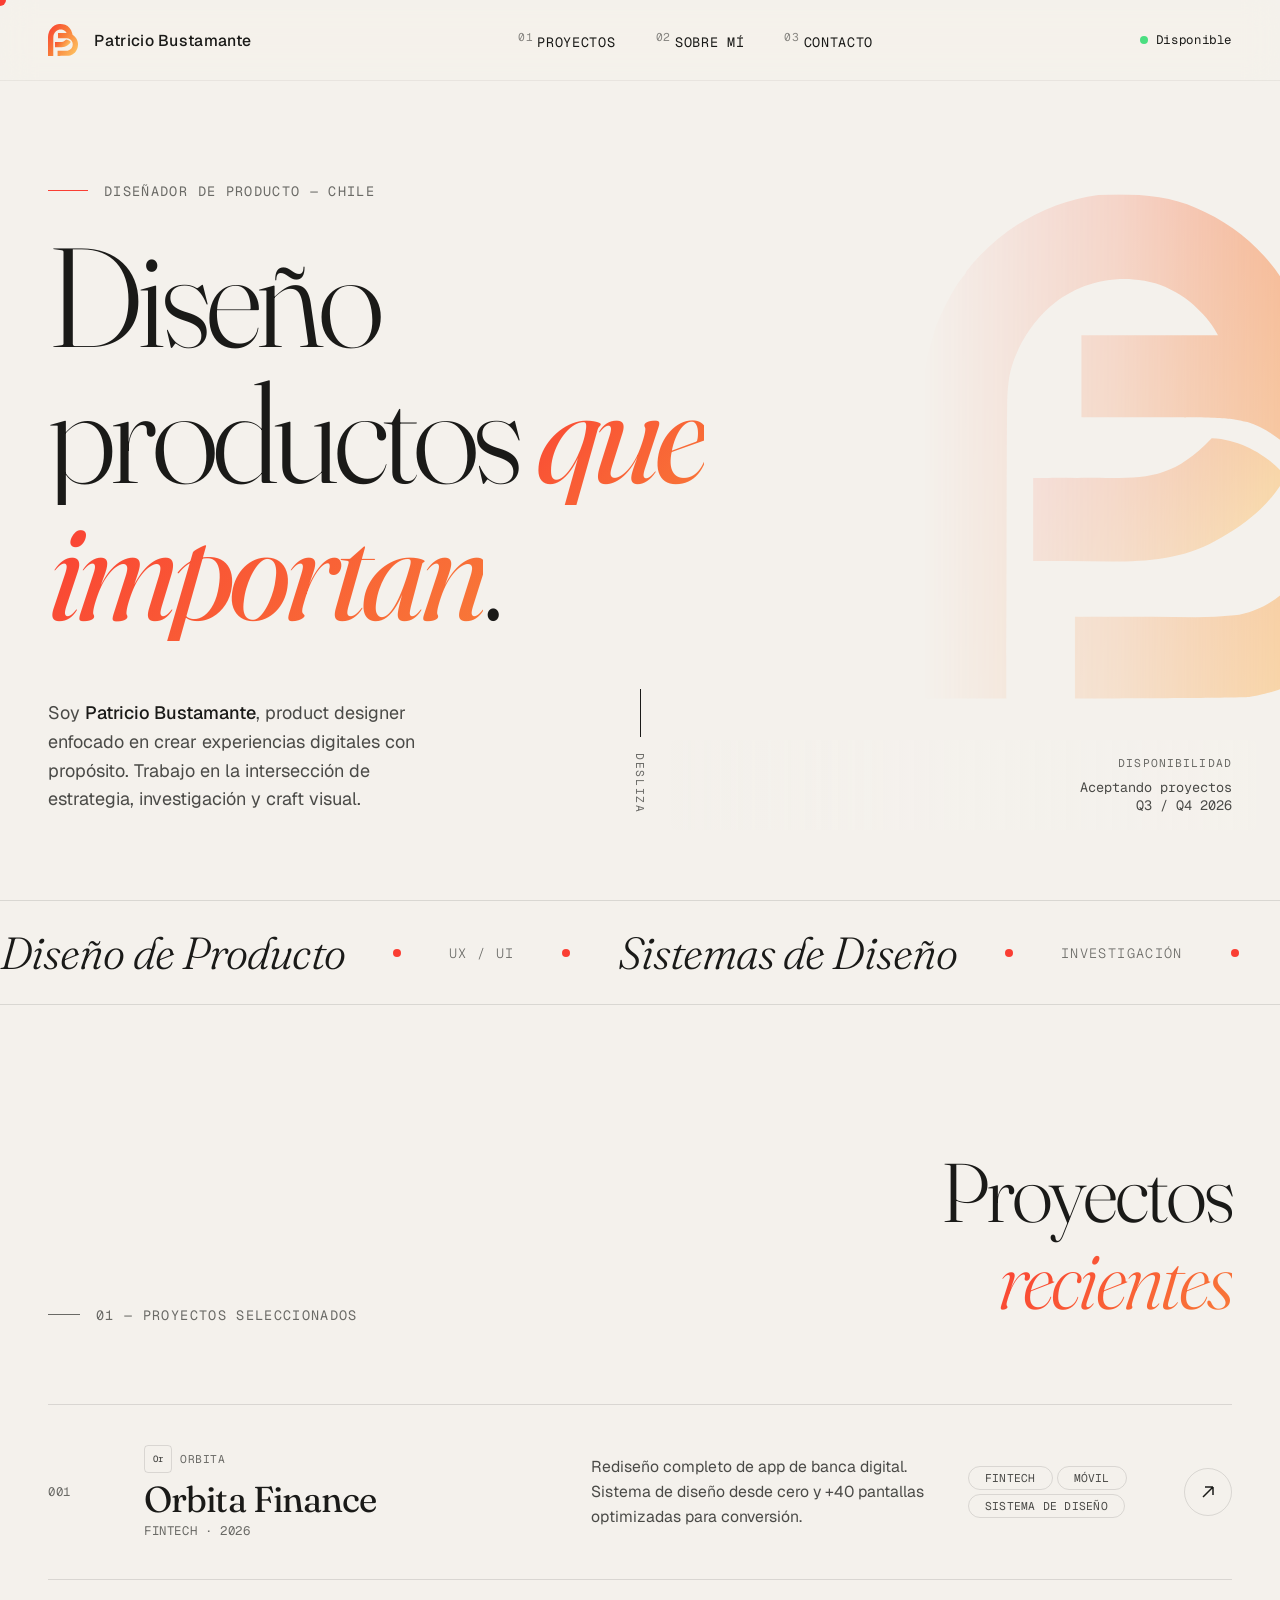
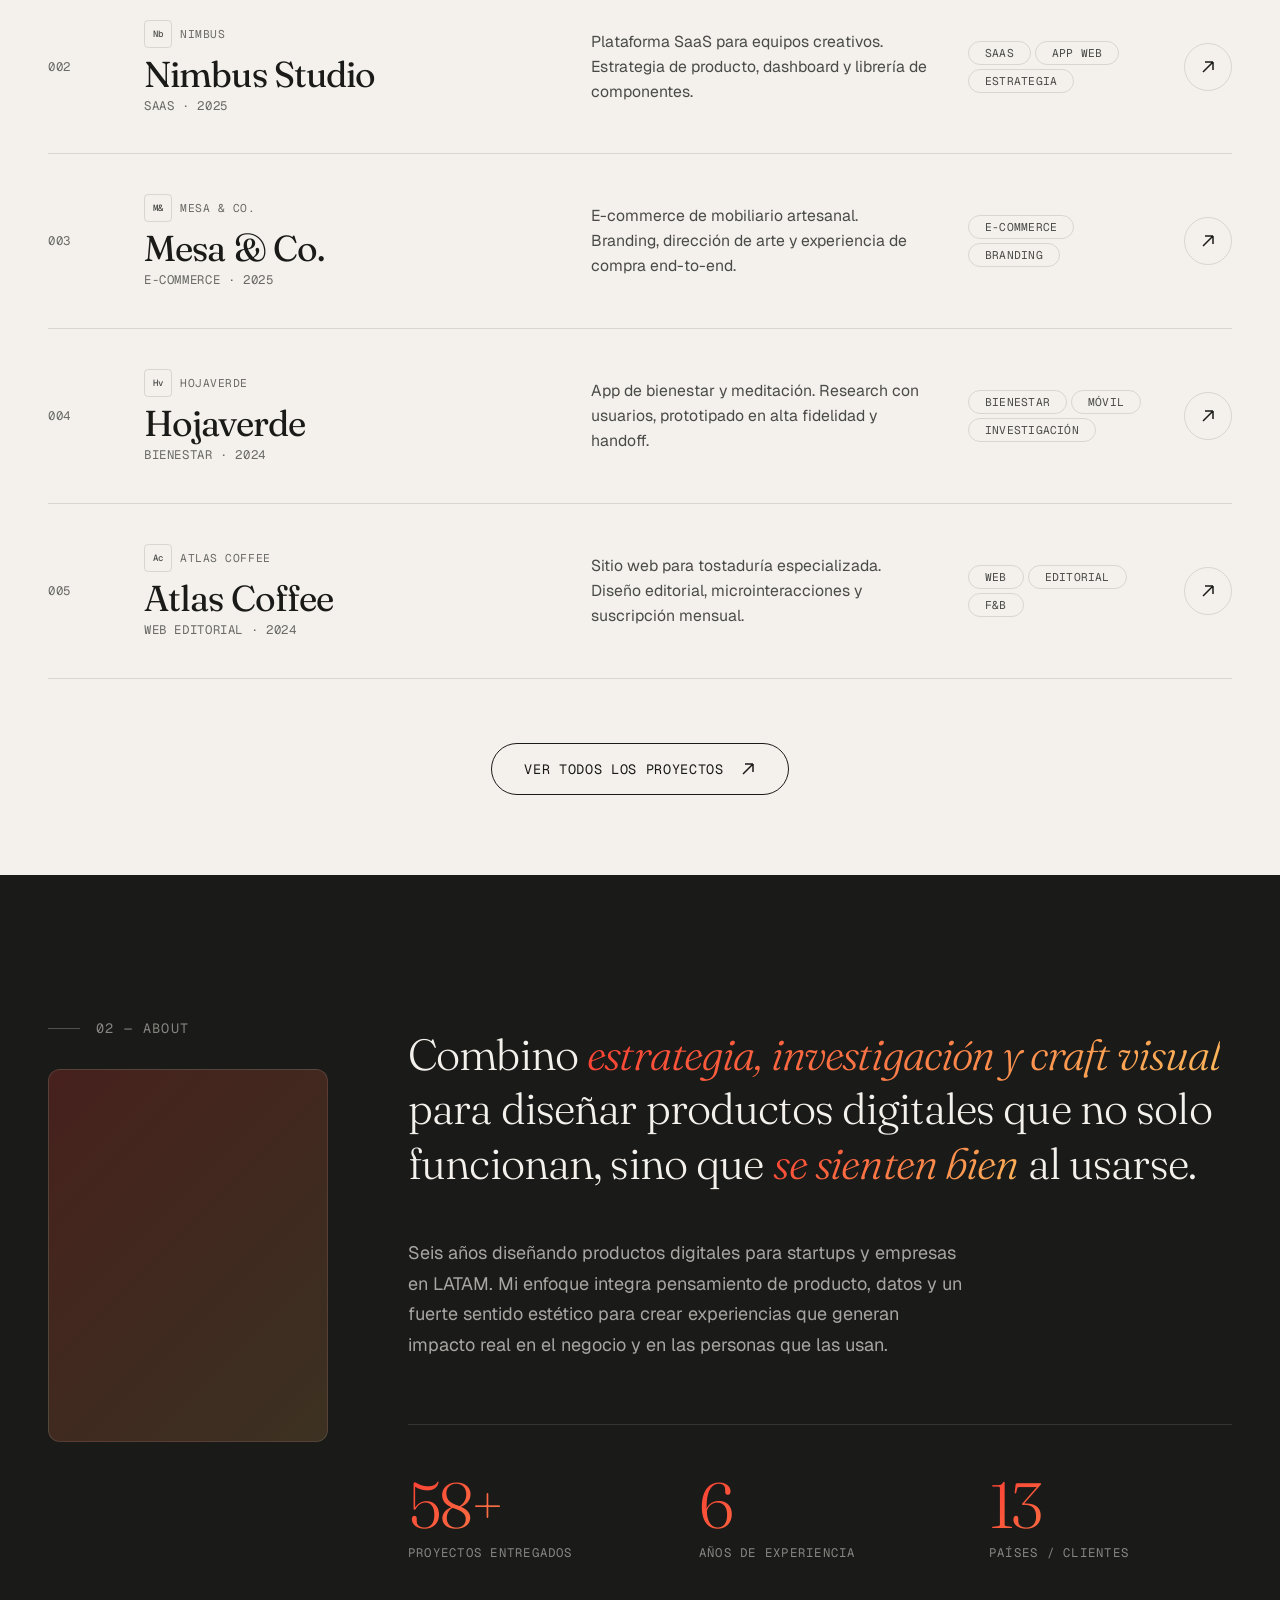
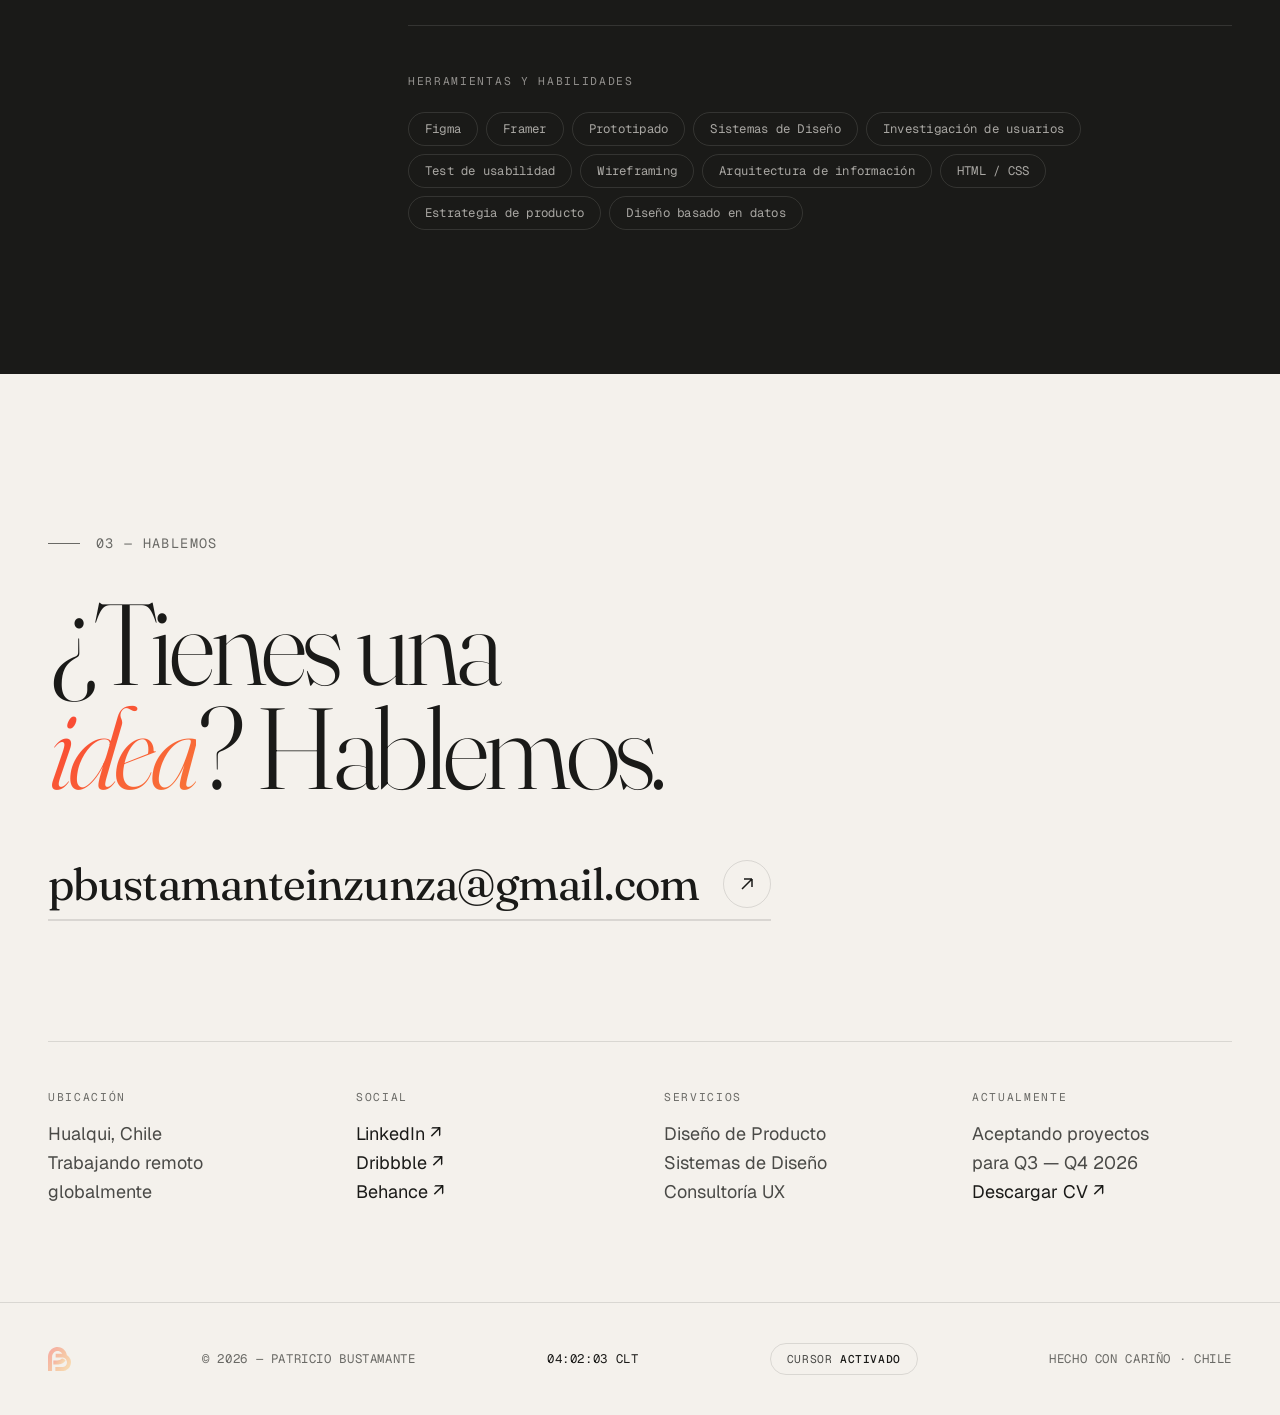
==== index.html @ e0076107 "desabilitar zoom" ====
<!DOCTYPE html>
<html lang="es">
<head>
<meta charset="UTF-8">
<meta name="viewport" content="width=device-width, initial-scale=1.0, maximum-scale=1.0, user-scalable=no">
<link rel="icon" type="image/svg+xml" href="assets/isotipo-personal.svg">
<title>Patricio Bustamante — Diseñador de Producto</title>
<meta name="description" content="Diseñador de Producto enfocado en crear experiencias digitales con propósito. UX/UI, sistemas de diseño y estrategia de producto.">
<meta name="keywords" content="Diseñador de Producto, UX, UI, Sistemas de Diseño, Portafolio, Chile">
<meta name="author" content="Patricio Bustamante">

<!-- Open Graph -->
<meta property="og:title" content="Patricio Bustamante — Diseñador de Producto">
<meta property="og:description" content="Diseñador de Producto enfocado en crear experiencias digitales con propósito.">
<meta property="og:type" content="website">

<!-- Fonts -->
<link rel="preconnect" href="https://fonts.googleapis.com">
<link rel="preconnect" href="https://fonts.gstatic.com" crossorigin>
<link href="https://fonts.googleapis.com/css2?family=Fraunces:ital,opsz,wght@0,9..144,300;0,9..144,400;0,9..144,500;0,9..144,600;1,9..144,300;1,9..144,400&family=Geist+Mono:wght@300;400;500&family=Geist:wght@300;400;500;600&display=swap" rel="stylesheet" media="print" onload="this.media='all'">
<noscript><link href="https://fonts.googleapis.com/css2?family=Fraunces:ital,opsz,wght@0,9..144,300;0,9..144,400;0,9..144,500;0,9..144,600;1,9..144,300;1,9..144,400&family=Geist+Mono:wght@300;400;500&family=Geist:wght@300;400;500;600&display=swap" rel="stylesheet"></noscript>

<!-- Design System · Atomic Design:
     tokens → base → atoms → molecules → organisms → layout -->
<link rel="stylesheet" href="design-system/css/tokens.css">
<link rel="stylesheet" href="design-system/css/base.css">
<link rel="stylesheet" href="design-system/css/atoms.css">
<link rel="stylesheet" href="design-system/css/molecules.css">
<link rel="stylesheet" href="design-system/css/organisms.css">
<link rel="stylesheet" href="design-system/css/layout.css">
<link rel="preload" href="assets/isotipo-personal.svg" as="image" type="image/svg+xml">
<script src="js/bundle.js" defer></script>
</head>
<body>

<a class="skip-link" href="#main-content">Saltar al contenido principal</a>

<!-- Cursor -->
<div class="cursor-dot" id="cursor" aria-hidden="true"></div>

<!-- Loader -->
<div class="loader" id="loader" role="status" aria-live="polite" aria-label="Cargando sitio">
  <svg class="loader-logo" viewBox="0 0 600 600" fill="none" xmlns="http://www.w3.org/2000/svg">
    <path d="M509.62 532.77C545.17 513.5 577 489.71 596.05 454C596.05 449.33 557.95 407.92 505.35 406.04C453.8 459.94 420.22 455.14 350.45 454.94C335.2 455.42 319.59 454.56 304.26 454.98H285.13V557.62H322.3V557.55C385.22 557.21 452.64 564.87 509.63 532.77H509.62Z" fill="url(#loaderGrad1)" transform="translate(-148, -105)"/>
    <path d="M731.15 449.71C720.14 406.95 696.2 368.47 662.77 339.1C655.78 331.94 647 324.92 636.87 318.66C636.77 318.54 636.6 318.44 636.4 318.37C635.21 317.64 634.01 316.92 632.79 316.22C632.08 315.81 631.38 315.42 630.67 315.03C630.37 312.82 630.04 310.59 629.65 308.34C627.92 298.16 625.49 288.55 622.58 279.78C604.36 207.09 553.34 150.17 485.5 121.68C451.18 105.88 404.39 103.27 365.5 105.88C301 114.37 242.34 149.27 202.8 199.98C201.63 200.38 202.32 202.94 201.2 203.38C187.64 218.1 165.87 260.63 162 279.68C157.17 294.04 153.78 306.01 151.5 323.68C148.1 349.98 148.1 351.68 148 538.38C148 605.66 148 648.3 148.1 675.39V727.1H251.97V675.39C252.13 647.56 252.2 603.53 252.31 533.78C252.36 498.66 252.43 463.53 252.59 428.41C252.68 407.51 252.78 386.61 253.05 365.7C253.3 345.87 254.51 327.22 261.69 308.57C271.24 283.74 285.71 261.87 305.63 244.26C333.76 219.39 371.2 207.43 408.55 210.13C417.74 210.79 426.98 212.21 435.81 214.88C452.72 220.53 469.18 228.96 482.44 241C493.53 251.07 504.75 263.03 511.72 276.42C512.06 277.08 513 278.34 513 279.08H344.63V285.26H344.7V380.06C344.7 380.06 385.41 380.06 385.41 380.04C397.63 380.11 413.5 380.15 433.99 380.18C526.69 380.18 527.93 381.56 549.49 386.18C575.52 394.35 601.71 413.72 617.49 439.68C643.08 481.79 640.94 538.94 611.03 578.33C593.09 601.97 563.52 621.24 533.28 624.58C499.82 628.27 465.26 626.21 431.69 626.18H338.29C338.29 626.18 338.23 626.19 338.2 626.21H336.61V727.09C336.61 727.09 364.79 727.09 364.79 727.07C420.14 727.23 546.53 726.24 551.49 725.37C573.48 721.34 579.48 719.1 596.79 713.17C695.31 679.42 750.81 570.33 735.43 470.56C734.34 463.51 732.91 456.55 731.15 449.7V449.71Z" fill="url(#loaderGrad2)" transform="translate(-148, -105)"/>
    <defs>
      <linearGradient id="loaderGrad1" x1="282.83" y1="391.83" x2="516.81" y2="555.62" gradientUnits="userSpaceOnUse">
        <stop stop-color="#FA3E33"/><stop offset="0.5" stop-color="#F87A38"/><stop offset="1" stop-color="#FDB85B"/>
      </linearGradient>
      <linearGradient id="loaderGrad2" x1="56.26" y1="238.64" x2="656.68" y2="658.93" gradientUnits="userSpaceOnUse">
        <stop stop-color="#FA3E33"/><stop offset="0.5" stop-color="#F87A38"/><stop offset="1" stop-color="#FDB85B"/>
      </linearGradient>
    </defs>
  </svg>
  <div class="loader-bar-track">
    <div class="loader-bar" id="loaderBar"></div>
  </div>
</div>

<!-- Navigation -->
<site-header></site-header>

<main id="main-content">

<!-- Hero -->
<section class="hero" aria-labelledby="hero-title">
  <div class="hero-eyebrow">Diseñador de Producto — Chile</div>

  <h1 class="hero-title" id="hero-title">
    <span class="line" aria-hidden="true"><span class="line-inner">Diseño</span></span>
    <span class="line" aria-hidden="true"><span class="line-inner">productos <em>que</em></span></span>
    <span class="line" aria-hidden="true"><span class="line-inner"><em>importan</em>.</span></span>
    <span class="sr-only">Diseño productos que importan.</span>
  </h1>

  <div class="hero-bottom">
    <p class="hero-intro">
      Soy <strong>Patricio Bustamante</strong>, product designer enfocado en crear experiencias digitales con propósito. Trabajo en la intersección de estrategia, investigación y craft visual.
    </p>
    <div class="scroll-cue">
      <div class="scroll-cue-line"></div>
      <span class="scroll-cue-text">Desliza</span>
    </div>
    <div class="hero-meta-right">
      <span>Disponibilidad</span>
      Aceptando proyectos<br>Q3 / Q4 2026
    </div>
  </div>

  <!-- Logo mark decorativo -->
  <div class="hero-mark" aria-hidden="true">
    <svg viewBox="0 0 600 625" fill="none" xmlns="http://www.w3.org/2000/svg" focusable="false">
      <path d="M509.62 532.77C545.17 513.5 577 489.71 596.05 454C596.05 449.33 557.95 407.92 505.35 406.04C453.8 459.94 420.22 455.14 350.45 454.94C335.2 455.42 319.59 454.56 304.26 454.98H285.13V557.62H322.3V557.55C385.22 557.21 452.64 564.87 509.63 532.77H509.62Z" fill="url(#heroGrad1)" transform="translate(-148, -105)"/>
      <path d="M731.15 449.71C720.14 406.95 696.2 368.47 662.77 339.1C655.78 331.94 647 324.92 636.87 318.66C636.77 318.54 636.6 318.44 636.4 318.37C635.21 317.64 634.01 316.92 632.79 316.22C632.08 315.81 631.38 315.42 630.67 315.03C630.37 312.82 630.04 310.59 629.65 308.34C627.92 298.16 625.49 288.55 622.58 279.78C604.36 207.09 553.34 150.17 485.5 121.68C451.18 105.88 404.39 103.27 365.5 105.88C301 114.37 242.34 149.27 202.8 199.98C201.63 200.38 202.32 202.94 201.2 203.38C187.64 218.1 165.87 260.63 162 279.68C157.17 294.04 153.78 306.01 151.5 323.68C148.1 349.98 148.1 351.68 148 538.38C148 605.66 148 648.3 148.1 675.39V727.1H251.97V675.39C252.13 647.56 252.2 603.53 252.31 533.78C252.36 498.66 252.43 463.53 252.59 428.41C252.68 407.51 252.78 386.61 253.05 365.7C253.3 345.87 254.51 327.22 261.69 308.57C271.24 283.74 285.71 261.87 305.63 244.26C333.76 219.39 371.2 207.43 408.55 210.13C417.74 210.79 426.98 212.21 435.81 214.88C452.72 220.53 469.18 228.96 482.44 241C493.53 251.07 504.75 263.03 511.72 276.42C512.06 277.08 513 278.34 513 279.08H344.63V285.26H344.7V380.06C344.7 380.06 385.41 380.06 385.41 380.04C397.63 380.11 413.5 380.15 433.99 380.18C526.69 380.18 527.93 381.56 549.49 386.18C575.52 394.35 601.71 413.72 617.49 439.68C643.08 481.79 640.94 538.94 611.03 578.33C593.09 601.97 563.52 621.24 533.28 624.58C499.82 628.27 465.26 626.21 431.69 626.18H338.29C338.29 626.18 338.23 626.19 338.2 626.21H336.61V727.09C336.61 727.09 364.79 727.09 364.79 727.07C420.14 727.23 546.53 726.24 551.49 725.37C573.48 721.34 579.48 719.1 596.79 713.17C695.31 679.42 750.81 570.33 735.43 470.56C734.34 463.51 732.91 456.55 731.15 449.7V449.71Z" fill="url(#heroGrad2)" transform="translate(-148, -105)"/>
      <defs>
        <linearGradient id="heroGrad1" x1="282.83" y1="391.83" x2="516.81" y2="555.62" gradientUnits="userSpaceOnUse">
          <stop stop-color="#FA3E33"/><stop offset="0.5" stop-color="#F87A38"/><stop offset="1" stop-color="#FDB85B"/>
        </linearGradient>
        <linearGradient id="heroGrad2" x1="56.26" y1="238.64" x2="656.68" y2="658.93" gradientUnits="userSpaceOnUse">
          <stop stop-color="#FA3E33"/><stop offset="0.5" stop-color="#F87A38"/><stop offset="1" stop-color="#FDB85B"/>
        </linearGradient>
      </defs>
    </svg>
  </div>
</section>

<!-- Marquee -->
<div class="marquee" aria-hidden="true">
  <div class="marquee-track">
    <span class="marquee-item">Diseño de Producto</span>
    <span class="marquee-dot"></span>
    <span class="marquee-item mono">UX / UI</span>
    <span class="marquee-dot"></span>
    <span class="marquee-item">Sistemas de Diseño</span>
    <span class="marquee-dot"></span>
    <span class="marquee-item mono">Investigación</span>
    <span class="marquee-dot"></span>
    <span class="marquee-item">Prototipado</span>
    <span class="marquee-dot"></span>
    <span class="marquee-item mono">Estrategia</span>
    <span class="marquee-dot"></span>
    <!-- Duplicate for seamless loop -->
    <span class="marquee-item">Diseño de Producto</span>
    <span class="marquee-dot"></span>
    <span class="marquee-item mono">UX / UI</span>
    <span class="marquee-dot"></span>
    <span class="marquee-item">Sistemas de Diseño</span>
    <span class="marquee-dot"></span>
    <span class="marquee-item mono">Investigación</span>
    <span class="marquee-dot"></span>
    <span class="marquee-item">Prototipado</span>
    <span class="marquee-dot"></span>
    <span class="marquee-item mono">Estrategia</span>
    <span class="marquee-dot"></span>
  </div>
</div>

<!-- Projects -->
<section class="projects-section" id="work" aria-labelledby="work-title">
  <div class="section-header reveal">
    <p class="section-label">01 — Proyectos seleccionados</p>
    <h2 class="section-title" id="work-title">Proyectos<br><em>recientes</em></h2>
  </div>

  <div class="project-list reveal-stagger">
    <project-card slug="orbita-finance"></project-card>
    <project-card slug="nimbus-studio"></project-card>
    <project-card slug="mesa-co"></project-card>
    <project-card slug="hojaverde"></project-card>
    <project-card slug="atlas-coffee"></project-card>
  </div>

  <div class="projects-cta reveal">
    <a href="pages/work.html" class="btn magnetic">
      Ver todos los proyectos
      <svg class="btn-arrow" viewBox="0 0 16 16" fill="none" stroke="currentColor" stroke-width="1.5" focusable="false" aria-hidden="true">
        <path d="M3 13L13 3M13 3H5M13 3V11"/>
      </svg>
    </a>
  </div>
</section>

<!-- Preview floating element (decorative, follows cursor) -->
<div class="project-preview" id="preview" aria-hidden="true">
  <div class="project-preview-inner" id="previewInner">
    <span class="preview-title"></span>
    <span class="preview-type"></span>
  </div>
</div>

<!-- About -->
<section class="about" id="about" aria-labelledby="about-headline">
  <div class="about-layout">
    <div class="about-sidebar">
      <p class="section-label reveal">02 — About</p>
      <div class="about-photo-placeholder reveal" aria-hidden="true">
        <svg viewBox="0 0 120 120" fill="none" xmlns="http://www.w3.org/2000/svg" focusable="false">
          <path d="M509.62 532.77C545.17 513.5 577 489.71 596.05 454C596.05 449.33 557.95 407.92 505.35 406.04C453.8 459.94 420.22 455.14 350.45 454.94C335.2 455.42 319.59 454.56 304.26 454.98H285.13V557.62H322.3V557.55C385.22 557.21 452.64 564.87 509.63 532.77H509.62Z" fill="currentColor" transform="translate(-148, -105) scale(0.155)" opacity="0.5"/>
          <path d="M731.15 449.71C720.14 406.95 696.2 368.47 662.77 339.1C655.78 331.94 647 324.92 636.87 318.66C636.77 318.54 636.6 318.44 636.4 318.37C635.21 317.64 634.01 316.92 632.79 316.22C632.08 315.81 631.38 315.42 630.67 315.03C630.37 312.82 630.04 310.59 629.65 308.34C627.92 298.16 625.49 288.55 622.58 279.78C604.36 207.09 553.34 150.17 485.5 121.68C451.18 105.88 404.39 103.27 365.5 105.88C301 114.37 242.34 149.27 202.8 199.98C201.63 200.38 202.32 202.94 201.2 203.38C187.64 218.1 165.87 260.63 162 279.68C157.17 294.04 153.78 306.01 151.5 323.68C148.1 349.98 148.1 351.68 148 538.38C148 605.66 148 648.3 148.1 675.39V727.1H251.97V675.39C252.13 647.56 252.2 603.53 252.31 533.78C252.36 498.66 252.43 463.53 252.59 428.41C252.68 407.51 252.78 386.61 253.05 365.7C253.3 345.87 254.51 327.22 261.69 308.57C271.24 283.74 285.71 261.87 305.63 244.26C333.76 219.39 371.2 207.43 408.55 210.13C417.74 210.79 426.98 212.21 435.81 214.88C452.72 220.53 469.18 228.96 482.44 241C493.53 251.07 504.75 263.03 511.72 276.42C512.06 277.08 513 278.34 513 279.08H344.63V285.26H344.7V380.06C344.7 380.06 385.41 380.06 385.41 380.04C397.63 380.11 413.5 380.15 433.99 380.18C526.69 380.18 527.93 381.56 549.49 386.18C575.52 394.35 601.71 413.72 617.49 439.68C643.08 481.79 640.94 538.94 611.03 578.33C593.09 601.97 563.52 621.24 533.28 624.58C499.82 628.27 465.26 626.21 431.69 626.18H338.29C338.29 626.18 338.23 626.19 338.2 626.21H336.61V727.09C336.61 727.09 364.79 727.09 364.79 727.07C420.14 727.23 546.53 726.24 551.49 725.37C573.48 721.34 579.48 719.1 596.79 713.17C695.31 679.42 750.81 570.33 735.43 470.56C734.34 463.51 732.91 456.55 731.15 449.7V449.71Z" fill="currentColor" transform="translate(-148, -105) scale(0.155)" opacity="0.5"/>
        </svg>
      </div>
    </div>

    <div class="about-content">
      <h2 class="about-headline reveal" id="about-headline">
        Combino <em>estrategia, investigación y craft visual</em> para diseñar productos digitales que no solo funcionan, sino que <em>se sienten bien</em> al usarse.
      </h2>
      <p class="about-body reveal">
        Seis años diseñando productos digitales para startups y empresas en LATAM. Mi enfoque integra pensamiento de producto, datos y un fuerte sentido estético para crear experiencias que generan impacto real en el negocio y en las personas que las usan.
      </p>

      <div class="stats-grid reveal-stagger">
        <div class="stat">
          <div class="stat-number">60+</div>
          <div class="stat-label">Proyectos entregados</div>
        </div>
        <div class="stat">
          <div class="stat-number">6</div>
          <div class="stat-label">Años de experiencia</div>
        </div>
        <div class="stat">
          <div class="stat-number">14</div>
          <div class="stat-label">Países / clientes</div>
        </div>
      </div>

      <div class="skills-strip reveal">
        <div class="skills-strip-label">Herramientas y habilidades</div>
        <div class="skills-list">
          <span class="skill-pill">Figma</span>
          <span class="skill-pill">Framer</span>
          <span class="skill-pill">Prototipado</span>
          <span class="skill-pill">Sistemas de Diseño</span>
          <span class="skill-pill">Investigación de usuarios</span>
          <span class="skill-pill">Test de usabilidad</span>
          <span class="skill-pill">Wireframing</span>
          <span class="skill-pill">Arquitectura de información</span>
          <span class="skill-pill">HTML / CSS</span>
          <span class="skill-pill">Estrategia de producto</span>
          <span class="skill-pill">Diseño basado en datos</span>
        </div>
      </div>
    </div>
  </div>
</section>

<!-- Contact -->
<section class="contact" id="contact" aria-labelledby="contact-title">
  <p class="contact-label reveal">03 — Hablemos</p>
  <h2 class="contact-headline reveal" id="contact-title">
    ¿Tienes una<br><em>idea</em>? Hablemos.
  </h2>

  <a href="mailto:pbustamanteinzunza@gmail.com" class="contact-email-link reveal magnetic" aria-label="Enviar email a pbustamanteinzunza@gmail.com">
    pbustamanteinzunza@gmail.com
    <span class="contact-arrow" aria-hidden="true">
      <svg viewBox="0 0 16 16" fill="none" stroke="currentColor" stroke-width="1.5" focusable="false">
        <path d="M3 13L13 3M13 3H5M13 3V11"/>
      </svg>
    </span>
  </a>

  <div class="contact-grid reveal-stagger">
    <div class="contact-block">
      <div class="contact-block-label">Ubicación</div>
      <div class="contact-block-content">
        Hualqui, Chile<br>
        Trabajando remoto<br>globalmente
      </div>
    </div>
    <div class="contact-block">
      <div class="contact-block-label">Social</div>
      <div class="contact-block-content">
        <a href="https://linkedin.com/in/patrbustamante" target="_blank" rel="noopener noreferrer">LinkedIn <span aria-hidden="true">&#8599;</span><span class="sr-only">(abre en nueva ventana)</span></a><br>
        <a href="#" aria-disabled="true">Dribbble <span aria-hidden="true">&#8599;</span></a><br>
        <a href="#" aria-disabled="true">Behance <span aria-hidden="true">&#8599;</span></a>
      </div>
    </div>
    <div class="contact-block">
      <div class="contact-block-label">Servicios</div>
      <div class="contact-block-content">
        Diseño de Producto<br>
        Sistemas de Diseño<br>
        Consultoría UX
      </div>
    </div>
    <div class="contact-block">
      <div class="contact-block-label">Actualmente</div>
      <div class="contact-block-content">
        Aceptando proyectos<br>
        para Q3 — Q4 2026<br>
        <a href="#" aria-disabled="true">Descargar CV <span aria-hidden="true">&#8599;</span></a>
      </div>
    </div>
  </div>
</section>

</main>

<!-- Footer -->
<site-footer></site-footer>

</body>
</html>
---- design-system/css/tokens.css ----
/* ============================================
   DESIGN TOKENS · Capa base del Design System
   ----------------------------------------------
   Atomic Design — nivel 0 (tokens).
   Estos tokens alimentan a: atoms → molecules →
   organisms → layout. Ningún valor "mágico"
   debería existir fuera de aquí salvo las
   excepciones documentadas más abajo.

   8PX GRID SYSTEM
   Todo el espaciado se construye sobre una grilla
   de 8px. Escala: --space-{n} = n × 8px.
   Medio paso: --space-h = 4px (0.5 × 8) para
   ajustes finos (gaps de pills, paddings de chips).

   EXCEPCIONES JUSTIFICADAS a la grilla de 8px
   (no son espaciado, por eso viven fuera de la escala):
     · Tipografía: escala modular propia (10–180px),
       no se alinea a 8px porque sigue ritmo tipográfico.
     · Bordes/outlines: 1px y 2px (hairlines).
     · Touch targets: 44px (WCAG 2.5.5 AAA) — accesibilidad
       manda sobre la grilla.
     · Geometría de iconos: las barras del hamburguesa y
       posiciones internas de SVG son medidas de dibujo,
       no de layout.
     · Radios: --radius-* son curvaturas, no espaciado.
   ============================================ */

:root {
  /* ===== Color · Surfaces ===== */
  --color-bg: #f4f1ec;
  --color-bg-deep: #ebe7e0;
  --color-bg-inverted: #1a1a18;

  /* ===== Color · Ink (text) =====
     Contrast on --color-bg (#f4f1ec):
       ink       — 16.3:1 (AAA)
       ink-soft  —  7.8:1 (AAA)
       ink-mute  —  4.98:1 (AA normal)  ← bumped from #8a8a85 (3.1:1, failed)
     Contrast on --color-bg-inverted (#1a1a18):
       on-dark         — 16.3:1 (AAA)
       on-dark-soft    —  7.6:1 (AAA)
       on-dark-mute    —  5.2:1 (AA normal) ← bumped 0.4→0.5
       on-dark-faint   —  5.8:1 (AA normal) ← bumped 0.35→0.55 */
  --color-ink: #1a1a18;
  --color-ink-soft: #4a4a47;
  --color-ink-mute: #6a6a66;
  --color-ink-on-dark: #f4f1ec;
  --color-ink-on-dark-soft: rgba(244, 241, 236, 0.65);
  --color-ink-on-dark-mute: rgba(244, 241, 236, 0.5);
  --color-ink-on-dark-faint: rgba(244, 241, 236, 0.55);
  /* Decorative only — do NOT use for text */
  --color-ink-on-dark-decorative: rgba(244, 241, 236, 0.35);

  /* ===== Color · Lines & dividers ===== */
  --color-line: rgba(26, 26, 24, 0.12);
  --color-line-light: rgba(244, 241, 236, 0.12);
  --color-line-strong: rgba(244, 241, 236, 0.25);

  /* ===== Color · Brand & state ===== */
  --color-accent: #fa3e33;
  --color-accent-warm: #f87a38;
  --color-accent-gold: #fdb85b;
  --color-success: #4ade80;

  /* ===== Gradients ===== */
  --gradient-brand: linear-gradient(135deg, var(--color-accent), var(--color-accent-warm));
  --gradient-brand-warm: linear-gradient(135deg, var(--color-accent), var(--color-accent-gold));
  --gradient-line: linear-gradient(90deg, var(--color-accent), var(--color-accent-warm));

  /* ===== Spacing · 8-Grid scale ===== */
  --space-0: 0;
  --space-h: 4px;      /* half step */
  --space-1: 8px;
  --space-2: 16px;
  --space-3: 24px;
  --space-4: 32px;
  --space-5: 40px;
  --space-6: 48px;
  --space-7: 56px;
  --space-8: 64px;
  --space-9: 72px;
  --space-10: 80px;
  --space-11: 88px;
  --space-12: 96px;
  --space-14: 112px;
  --space-15: 120px;
  --space-16: 128px;
  --space-18: 144px;
  --space-20: 160px;
  --space-22: 176px;
  --space-24: 192px;
  --space-25: 200px;

  /* ===== Layout · Containers & sections ===== */
  --container-px: var(--space-6);          /* 48px */
  --container-px-mobile: var(--space-3);   /* 24px */
  --section-py: var(--space-18);           /* 144px */
  --section-py-mobile: var(--space-10);    /* 80px */
  --content-max: 1440px;

  /* ===== Typography · Families ===== */
  --font-display: 'Fraunces', serif;
  --font-sans: 'Geist', sans-serif;
  --font-mono: 'Geist Mono', monospace;

  /* ===== Typography · Fixed sizes (base = 1.125rem / 18px) ===== */
  --text-2xs: 0.703rem;   /* ~11px */
  --text-xs: 0.773rem;    /* ~12px */
  --text-sm: 0.844rem;    /* ~13.5px */
  --text-md: 0.984rem;    /* ~16px */
  --text-base: 1.125rem;  /* 18px */
  --text-lg: 1.266rem;    /* ~20px */
  --text-xl: 1.688rem;    /* 27px */
  --text-2xl: 2.25rem;    /* 36px */
  --text-3xl: 2.813rem;   /* 45px */

  /* ===== Typography · Display (fluid) ===== */
  --display-xs: clamp(28px, 3.4vw, 44px);
  --display-sm: clamp(36px, 5vw, 72px);
  --display-md: clamp(42px, 6.5vw, 96px);
  --display-lg: clamp(48px, 9vw, 140px);
  --display-xl: clamp(52px, 11vw, 180px);

  /* ===== Typography · Weights ===== */
  --weight-light: 300;
  --weight-regular: 400;
  --weight-medium: 500;
  --weight-semibold: 600;

  /* ===== Typography · Leading ===== */
  --leading-hero: 0.92;
  --leading-none: 1;
  --leading-tight: 1.05;
  --leading-snug: 1.25;
  --leading-normal: 1.4;
  --leading-relaxed: 1.6;
  --leading-loose: 1.7;

  /* ===== Typography · Tracking ===== */
  --tracking-tightest: -0.04em;
  --tracking-tighter: -0.035em;
  --tracking-tight: -0.025em;
  --tracking-snug: -0.02em;
  --tracking-normal: 0;
  --tracking-wide: 0.02em;
  --tracking-wider: 0.05em;
  --tracking-widest: 0.1em;
  --tracking-mega: 0.15em;

  /* ===== Radii ===== */
  --radius-xs: 2px;
  --radius-sm: 4px;
  --radius-md: 8px;
  --radius-lg: 12px;
  --radius-pill: 100px;
  --radius-full: 50%;

  /* ===== Shadows ===== */
  --shadow-card: 0 24px 64px rgba(0, 0, 0, 0.15);
  --shadow-mark: 0 48px 96px rgba(250, 62, 51, 0.18);

  /* ===== Motion · Easing ===== */
  --ease-out-expo: cubic-bezier(0.16, 1, 0.3, 1);
  --ease-out-quart: cubic-bezier(0.25, 1, 0.5, 1);
  --ease-smooth: cubic-bezier(0.77, 0, 0.175, 1);
  /* Expressive — overshoot, anticipation, snap */
  --ease-out-back: cubic-bezier(0.34, 1.56, 0.64, 1);          /* gentle overshoot */
  --ease-out-back-strong: cubic-bezier(0.68, -0.6, 0.32, 1.6); /* dramatic */
  --ease-in-out-back: cubic-bezier(0.68, -0.55, 0.27, 1.55);
  --ease-out-circ: cubic-bezier(0, 0.55, 0.45, 1);              /* snappy stop */
  --ease-in-out-circ: cubic-bezier(0.85, 0, 0.15, 1);
  --ease-spring: cubic-bezier(0.5, 1.4, 0.5, 1);                 /* bouncy */

  /* ===== Motion · Duration ===== */
  --duration-fast: 0.2s;
  --duration-base: 0.3s;
  --duration-slow: 0.5s;
  --duration-slower: 0.8s;
  --duration-slowest: 1.2s;

  /* ===== Z-index ===== */
  --z-base: 0;
  --z-content: 1;
  --z-floating: 50;
  --z-nav: 100;
  --z-cursor: 9999;
  --z-loader: 10000;
}
---- design-system/css/base.css ----
/* ============================================
   BASE · Reset, globales, accesibilidad y utilidades
   ----------------------------------------------
   Atomic Design — capa transversal.
   Carga después de tokens.css y antes de
   atoms → molecules → organisms → layout.
   Contiene: reset, foco accesible, skip-link,
   .sr-only, utilidades .reveal y keyframes
   compartidos (fadeUp, pulse).
   ============================================ */

/* ===== Reset ===== */
*,
*::before,
*::after {
  margin: 0;
  padding: 0;
  box-sizing: border-box;
}

html {
  scroll-behavior: smooth;
  overflow-x: clip;
}

body {
  background: var(--color-bg);
  color: var(--color-ink);
  font-family: var(--font-sans);
  font-size: var(--text-base);
  font-weight: var(--weight-regular);
  overflow-x: clip;
  width: 100%;
  -webkit-font-smoothing: antialiased;
  -moz-osx-font-smoothing: grayscale;
}

/* Custom cursor activates only when JS adds this class on capable, motion-allowing devices */
body.has-custom-cursor,
body.has-custom-cursor a,
body.has-custom-cursor button { cursor: none; }

a { color: inherit; text-decoration: none; }
button { border: none; background: none; font: inherit; }
img { display: block; max-width: 100%; }

::selection {
  background: var(--color-accent);
  color: var(--color-bg);
}

/* ===== Accessibility · Focus visible ===== */
:focus { outline: none; }
:focus-visible {
  outline: 2px solid var(--color-accent);
  outline-offset: var(--space-h); /* 4px — medio paso de la grilla */
  border-radius: var(--radius-xs);
}
.nav-links a:focus-visible,
.project:focus-visible {
  outline-offset: 4px;
}

/* ===== Accessibility · Skip link ===== */
.skip-link {
  position: absolute;
  top: var(--space-1);
  left: var(--space-1);
  padding: var(--space-1) var(--space-2);
  background: var(--color-ink);
  color: var(--color-bg);
  font-family: var(--font-mono);
  font-size: var(--text-sm);
  border-radius: var(--radius-sm);
  z-index: var(--z-loader);
  transform: translateY(-150%);
  transition: transform var(--duration-base) var(--ease-out-expo);
}
.skip-link:focus { transform: translateY(0); }

/* ===== Accessibility · Visually hidden (for screen readers) ===== */
.sr-only {
  position: absolute;
  width: 1px;
  height: 1px;
  padding: 0;
  margin: -1px;
  overflow: hidden;
  clip: rect(0, 0, 0, 0);
  white-space: nowrap;
  border: 0;
}

/* ===== Section base ===== */
section {
  padding: var(--section-py) var(--container-px);
}

/* ===== Utility · Reveal on scroll =====
   Base = translateY. Add modifiers for direction or character. */
.reveal {
  opacity: 0;
  transform: translateY(var(--space-7));
  transition:
    opacity 1.1s var(--ease-out-expo),
    transform 1.1s var(--ease-out-expo);
  will-change: opacity, transform;
}
.reveal.visible {
  opacity: 1;
  transform: translateY(0);
}
/* Direction variants */
.reveal-left  { transform: translateX(calc(var(--space-7) * -1)); }
.reveal-right { transform: translateX(var(--space-7)); }
.reveal-left.visible,
.reveal-right.visible { transform: translateX(0); }
/* Scale-in variant for hero-like emphasis */
.reveal-scale { transform: translateY(var(--space-5)) scale(0.94); }
.reveal-scale.visible { transform: translateY(0) scale(1); }

.reveal-stagger > * {
  opacity: 0;
  transform: translateY(var(--space-5));
  transition:
    opacity 0.9s var(--ease-out-expo),
    transform 0.9s var(--ease-out-back);
  will-change: opacity, transform;
}
.reveal-stagger.visible > * {
  opacity: 1;
  transform: translateY(0);
}
/* Faster, more deliberate cascade */
.reveal-stagger.visible > *:nth-child(1) { transition-delay: 0s; }
.reveal-stagger.visible > *:nth-child(2) { transition-delay: 0.08s; }
.reveal-stagger.visible > *:nth-child(3) { transition-delay: 0.16s; }
.reveal-stagger.visible > *:nth-child(4) { transition-delay: 0.24s; }
.reveal-stagger.visible > *:nth-child(5) { transition-delay: 0.32s; }
.reveal-stagger.visible > *:nth-child(6) { transition-delay: 0.40s; }
.reveal-stagger.visible > *:nth-child(7) { transition-delay: 0.48s; }
.reveal-stagger.visible > *:nth-child(8) { transition-delay: 0.56s; }
.reveal-stagger.visible > *:nth-child(9) { transition-delay: 0.64s; }
.reveal-stagger.visible > *:nth-child(10) { transition-delay: 0.72s; }

/* ===== Utility · Magnetic button effect ===== */
.magnetic {
  transition: transform var(--duration-base) var(--ease-out-expo);
}

/* ===== Shared keyframes ===== */
@keyframes fadeUp {
  from { opacity: 0; transform: translateY(var(--space-3)); }
  to   { opacity: 1; transform: translateY(0); }
}

@keyframes pulse {
  0%, 100% { opacity: 1; transform: scale(1); }
  50%      { opacity: 0.4; transform: scale(0.7); }
}

/* ============================================
   REDUCED MOTION
   Honour the user's OS-level preference.
   ============================================ */
@media (prefers-reduced-motion: reduce) {
  *,
  *::before,
  *::after {
    animation-duration: 0.001ms !important;
    animation-iteration-count: 1 !important;
    transition-duration: 0.001ms !important;
    scroll-behavior: auto !important;
  }
  /* Make any hidden-by-animation content immediately visible */
  .reveal,
  .reveal-stagger > *,
  .hero-title .line-inner,
  .hero-eyebrow,
  .hero-bottom,
  .hero-mark {
    opacity: 1 !important;
    transform: none !important;
  }
}
---- design-system/css/atoms.css ----
/* ============================================
   ATOMS · Atomic Design — nivel 1
   ----------------------------------------------
   Las piezas indivisibles del sistema: dots,
   pills, tags, labels, iconos-botón, toggles.
   No conocen su contexto; se reutilizan en
   molecules y organisms. Todo el espaciado usa
   la escala de 8px (tokens.css).
   ============================================ */

/* ===== Dot · indicador circular ===== */
.status-dot {
  width: var(--space-1);
  height: var(--space-1);
  background: var(--color-success);
  border-radius: var(--radius-full);
  animation: pulse 2.4s ease-in-out infinite;
}
.marquee-dot {
  width: var(--space-1);
  height: var(--space-1);
  background: var(--color-accent);
  border-radius: var(--radius-full);
  flex-shrink: 0;
}

/* ===== Cursor · puntero personalizado ===== */
.cursor-dot {
  position: fixed;
  top: 0;
  left: 0;
  width: 12px;
  height: 12px;
  background: var(--color-accent);
  border-radius: var(--radius-full);
  pointer-events: none;
  z-index: var(--z-cursor);
  transform: translate(-50%, -50%);
  transition:
    width var(--duration-base) var(--ease-out-expo),
    height var(--duration-base) var(--ease-out-expo),
    background var(--duration-fast) ease,
    border-color var(--duration-fast) ease,
    opacity var(--duration-fast) ease;
}
.cursor-dot.hover {
  width: 44px;
  height: 44px;
  background: transparent;
  border: 1.5px solid var(--color-accent);
  opacity: 0.9;
}
.cursor-dot.text {
  width: 2px;                 /* hairline — excepción de grilla */
  height: var(--space-4);
  border-radius: var(--radius-xs);
  background: var(--color-accent);
}

/* ===== Pill · etiqueta de habilidad (sobre fondo oscuro) ===== */
.skill-pill {
  font-family: var(--font-mono);
  font-size: var(--text-xs);
  padding: var(--space-1) var(--space-2);
  border: 1px solid var(--color-line-light);
  border-radius: var(--radius-pill);
  color: var(--color-ink-on-dark-soft);
  letter-spacing: var(--tracking-wide);
  cursor: default;
  transition:
    border-color 0.35s ease,
    color 0.35s ease,
    transform 0.45s var(--ease-out-back),
    background 0.35s ease;
}
.skill-pill:hover {
  border-color: var(--color-accent);
  color: var(--color-accent);
  transform: translateY(-2px) scale(1.04); /* micro-movimiento de animación */
  background: rgba(250, 62, 51, 0.06);
}

/* ===== Tag · categoría de proyecto (sobre fondo claro) ===== */
.project-tag {
  font-family: var(--font-mono);
  font-size: var(--text-2xs);
  padding: var(--space-h) var(--space-2);
  border: 1px solid var(--color-line);
  border-radius: var(--radius-pill);
  color: var(--color-ink-soft);
  letter-spacing: var(--tracking-wide);
  text-transform: uppercase;
  transition:
    border-color 0.4s ease,
    color 0.4s ease,
    transform 0.5s var(--ease-out-back);
}

/* ===== Label · eyebrow de sección ===== */
.section-label {
  font-family: var(--font-mono);
  font-size: var(--text-sm);
  color: var(--color-ink-mute);
  letter-spacing: var(--tracking-widest);
  text-transform: uppercase;
  display: flex;
  align-items: center;
  gap: var(--space-2);
  flex-shrink: 0;
}
.section-label::before {
  content: '';
  display: block;
  width: var(--space-4);
  height: 1px;
  background: var(--color-ink-mute);
}

/* ===== Icon button · flecha circular (proyecto / contacto) ===== */
.project-arrow,
.contact-arrow {
  width: var(--space-6);
  height: var(--space-6);
  border: 1px solid var(--color-line);
  border-radius: var(--radius-full);
  display: flex;
  align-items: center;
  justify-content: center;
  flex-shrink: 0;
}
.project-arrow {
  margin-left: auto;
  transition:
    background 0.5s var(--ease-out-expo),
    border-color 0.5s var(--ease-out-expo),
    color 0.5s var(--ease-out-expo),
    transform 0.6s var(--ease-out-back);
}
.contact-arrow {
  transition: all var(--duration-slow) var(--ease-out-expo);
}
.project-arrow svg,
.contact-arrow svg {
  width: var(--space-2);
  height: var(--space-2);
  transition: transform 0.5s var(--ease-out-expo);
}

/* ===== Brand mark · isotipo en nav y footer ===== */
.nav-logo-mark {
  height: var(--space-4);
  width: auto;
  display: block;
  transition: transform var(--duration-slow) var(--ease-out-expo);
}

/* ===== Button · acción primaria con flecha (pill) ===== */
.btn {
  display: inline-flex;
  align-items: center;
  gap: var(--space-2);
  padding: var(--space-2) var(--space-4);
  border: 1px solid var(--color-ink);
  border-radius: var(--radius-pill);
  font-family: var(--font-mono);
  font-size: var(--text-sm);
  text-transform: uppercase;
  letter-spacing: var(--tracking-wider);
  color: var(--color-ink);
  background: transparent;
  cursor: pointer;
  transition:
    background var(--duration-slow) var(--ease-out-expo),
    color var(--duration-slow) var(--ease-out-expo),
    gap var(--duration-slow) var(--ease-out-expo);
}
.btn:hover {
  background: var(--color-ink);
  color: var(--color-bg);
  gap: var(--space-3);
}
.btn-arrow {
  width: var(--space-2);
  height: var(--space-2);
  display: block;
  transition: transform var(--duration-slow) var(--ease-out-back);
}
.btn:hover .btn-arrow { transform: rotate(-45deg) scale(1.1); }

/* ===== Toggle · botón cursor personalizado (footer) ===== */
.cursor-toggle {
  display: inline-flex;
  align-items: center;
  gap: var(--space-1);
  min-height: var(--space-4);         /* 32px */
  padding: var(--space-h) var(--space-2);
  border: 1px solid var(--color-line);
  border-radius: var(--radius-pill);
  font-family: var(--font-mono);
  font-size: var(--text-2xs);
  letter-spacing: var(--tracking-wider);
  color: var(--color-ink-soft);
  text-transform: uppercase;
  background: transparent;
  cursor: pointer;
  transition:
    border-color var(--duration-base) ease,
    color var(--duration-base) ease;
}
.cursor-toggle:hover {
  border-color: var(--color-accent);
  color: var(--color-accent);
}
.cursor-toggle-state {
  font-weight: var(--weight-medium);
  color: var(--color-ink);
}
.cursor-toggle[aria-pressed="false"] .cursor-toggle-state {
  color: var(--color-ink-mute);
}
---- design-system/css/molecules.css ----
/* ============================================
   MOLECULES · Atomic Design — nivel 2
   ----------------------------------------------
   Grupos de átomos que funcionan como una unidad:
   logo, status, toggle, links, cards, headers,
   filas de timeline, bloques de contacto, etc.
   ============================================ */

/* ===== Brand lockup · logo del nav ===== */
.nav-logo {
  display: flex;
  align-items: center;
  gap: var(--space-2);
}
.nav-logo:hover .nav-logo-mark {
  transform: rotate(-8deg) scale(1.05);
}
.nav-logo-text {
  font-family: var(--font-sans);
  font-weight: var(--weight-medium);
  font-size: var(--text-md);
  letter-spacing: var(--tracking-wide);
}

/* ===== Nav links · navegación principal ===== */
.nav-links {
  display: flex;
  gap: var(--space-5);
  font-family: var(--font-mono);
  font-size: var(--text-sm);
  letter-spacing: var(--tracking-wider);
  text-transform: uppercase;
}
.nav-links a {
  position: relative;
  transition: opacity var(--duration-base) ease;
  padding: var(--space-h) 0;
}
.nav-links a::after {
  content: '';
  position: absolute;
  bottom: 0;
  left: 0;
  width: 0;
  height: 1px;
  background: currentColor;
  transition: width var(--duration-slow) var(--ease-smooth);
}
.nav-links a:hover::after,
.nav-links a.is-active::after { width: 100%; }
.nav-links a.is-active .nav-num { opacity: 1; color: var(--color-accent); }
.nav-links a .nav-num {
  font-size: var(--text-2xs);
  opacity: 0.5;
  margin-right: var(--space-h);
  vertical-align: super;
}

/* ===== Nav status · "Disponible" con dot ===== */
.nav-status {
  font-family: var(--font-mono);
  font-size: var(--text-xs);
  letter-spacing: var(--tracking-wider);
  display: flex;
  align-items: center;
  gap: var(--space-1);
}

/* ===== Nav toggle · hamburguesa → cruz =====
   Touch target 44×44 (WCAG 2.5.5 AAA, excepción de grilla).
   Geometría de las barras = medidas de icono. */
.nav-toggle {
  display: none;
  position: relative;
  width: 44px;
  height: 44px;
  padding: 0;
  background: transparent;
  border: 0;
  color: inherit;
  cursor: pointer;
  z-index: calc(var(--z-nav) + 2);
}
.nav-toggle:active { transform: scale(0.94); }
.nav-toggle-bar {
  position: absolute;
  left: 50%;
  top: 50%;
  display: block;
  height: 2px;                /* hairline de icono */
  background: currentColor;
  border-radius: var(--radius-xs);
  transform-origin: center;
  transition:
    width 0.45s var(--ease-out-expo),
    transform 0.45s var(--ease-out-expo),
    opacity 0.25s ease;
  will-change: transform, opacity, width;
}
.nav-toggle-bar:nth-child(1) { width: 14px; transform: translate(-50%, -8px); }
.nav-toggle-bar:nth-child(2) { width: 20px; transform: translate(-50%, -50%); }
.nav-toggle-bar:nth-child(3) { width: 17px; transform: translate(calc(-50% + 1.5px), 6px); }
/* Estado abierto: las 3 barras convergen en una cruz */
body.menu-open .nav-toggle .nav-toggle-bar {
  width: 22px;
  opacity: 1;
  transition:
    width 0.3s var(--ease-out-expo),
    transform 0.4s var(--ease-out-expo),
    opacity 0.2s ease;
}
body.menu-open .nav-toggle .nav-toggle-bar:nth-child(1) { transform: translate(-50%, -50%) rotate(45deg); }
body.menu-open .nav-toggle .nav-toggle-bar:nth-child(2) { transform: translate(-50%, -50%) rotate(0deg); }
body.menu-open .nav-toggle .nav-toggle-bar:nth-child(3) { transform: translate(-50%, -50%) rotate(-45deg); }

/* ===== Breadcrumb · migas de navegación (páginas internas) ===== */
.breadcrumb {
  margin-bottom: var(--space-5);
  opacity: 0;
  transform: translateY(var(--space-1));
  animation: fadeUp 0.7s var(--ease-out-expo) 0.15s forwards;
}
.breadcrumb-list {
  display: flex;
  flex-wrap: wrap;
  align-items: center;
  gap: var(--space-1);
  list-style: none;
  font-family: var(--font-mono);
  font-size: var(--text-xs);
  text-transform: uppercase;
  letter-spacing: var(--tracking-wider);
}
.breadcrumb-list li {
  display: flex;
  align-items: center;
  gap: var(--space-1);
}
.breadcrumb-list a {
  color: var(--color-ink-mute);
  transition: color var(--duration-base) ease;
}
.breadcrumb-list a:hover { color: var(--color-accent); }
.breadcrumb-sep {
  color: var(--color-ink-mute);
  opacity: 0.5;
}
.breadcrumb-current { color: var(--color-ink); }

/* ===== Section header · label + título ===== */
.section-header {
  display: flex;
  justify-content: space-between;
  align-items: end;
  margin-bottom: var(--space-10);
  gap: var(--space-4);
}
.section-title {
  font-family: var(--font-display);
  font-weight: var(--weight-light);
  font-size: var(--display-md);
  letter-spacing: var(--tracking-tighter);
  line-height: var(--leading-tight);
  text-align: right;
}
.section-title em {
  font-style: italic;
  background: var(--gradient-brand);
  -webkit-background-clip: text;
  -webkit-text-fill-color: transparent;
  background-clip: text;
  display: inline-block;
  transition: transform 0.6s var(--ease-out-back);
}
.section-header:hover .section-title em {
  transform: translateY(calc(var(--space-h) * -1)) rotate(-2deg);
}

/* ===== Marquee track · cinta de términos ===== */
.marquee-track {
  display: inline-flex;
  align-items: center;
  gap: var(--space-6);
  animation: marqueeScroll 50s linear infinite;
  animation-play-state: running;
  transition: animation-play-state 0.3s ease;
}
.marquee:hover .marquee-track { animation-play-state: paused; }
.marquee:hover .marquee-item { color: var(--color-accent); transition: color 0.4s ease; }
.marquee-item {
  font-family: var(--font-display);
  font-style: italic;
  font-weight: var(--weight-light);
  font-size: var(--text-3xl);
  letter-spacing: var(--tracking-snug);
  color: var(--color-ink);
  flex-shrink: 0;
}
.marquee-item.mono {
  font-style: normal;
  font-family: var(--font-mono);
  font-size: var(--text-sm);
  letter-spacing: var(--tracking-widest);
  color: var(--color-ink-mute);
  text-transform: uppercase;
}
@keyframes marqueeScroll {
  from { transform: translateX(0); }
  to   { transform: translateX(-50%); }
}

/* ===== Project row · fila de la lista de proyectos ===== */
.project {
  display: grid;
  grid-template-columns: var(--space-8) 1.2fr 1fr var(--space-22) var(--space-7);
  gap: var(--space-4);
  align-items: center;
  padding: var(--space-5) 0;
  border-top: 1px solid var(--color-line);
  position: relative;
  text-decoration: none;
  color: inherit;
  transition:
    padding 0.6s var(--ease-out-expo),
    background 0.4s ease;
}
/* Borde inferior: directo (legacy) o último project-card */
.project-list > .project:last-child,
project-card:last-child > .project { border-bottom: 1px solid var(--color-line); }
/* Reset: evita que :last-child aplique a todos cuando .project está dentro de project-card */
project-card > .project { border-bottom: none; }
.project::before {
  content: '';
  position: absolute;
  top: 0;
  left: 0;
  width: 0;
  height: 1px;
  background: var(--gradient-line);
  transition: width 0.7s var(--ease-out-expo);
}
.project::after {
  content: '';
  position: absolute;
  inset: 0;
  background: linear-gradient(90deg, transparent, rgba(250, 62, 51, 0.025), transparent);
  opacity: 0;
  transition: opacity 0.4s ease;
  pointer-events: none;
}
.project:hover { padding: var(--space-7) 0; }
.project:hover::before { width: 100%; }
.project:hover::after { opacity: 1; }
.project-num {
  font-family: var(--font-mono);
  font-size: var(--text-xs);
  color: var(--color-ink-mute);
  letter-spacing: var(--tracking-wider);
  transition:
    color 0.4s ease,
    transform 0.5s var(--ease-out-back),
    font-size 0.5s var(--ease-out-expo);
}
.project:hover .project-num {
  color: var(--color-accent);
  transform: translateX(calc(var(--space-1) * -1)) scale(1.15);
}
.project-info {
  display: flex;
  flex-direction: column;
  gap: var(--space-h);
}

/* ===== Company badge · monograma + nombre empresa ===== */
.company-badge {
  display: flex;
  align-items: center;
  gap: var(--space-1);
  margin-bottom: var(--space-h);
  transition: transform 0.55s var(--ease-out-expo);
}
.company-logo-mark {
  width: calc(var(--space-4) - var(--space-h));  /* 28px */
  height: calc(var(--space-4) - var(--space-h));
  border: 1px solid var(--color-line);
  border-radius: var(--radius-sm);
  display: flex;
  align-items: center;
  justify-content: center;
  font-family: var(--font-mono);
  font-size: 9px;
  font-weight: var(--weight-medium);
  color: var(--color-ink-soft);
  flex-shrink: 0;
  letter-spacing: 0;
  transition:
    border-color 0.4s ease,
    color 0.4s ease;
}
.company-badge-name {
  font-family: var(--font-mono);
  font-size: var(--text-2xs);
  color: var(--color-ink-mute);
  letter-spacing: var(--tracking-wider);
  text-transform: uppercase;
  transition: color 0.4s ease;
}
.project:hover .company-badge { transform: translateX(var(--space-3)); }
.project:hover .company-logo-mark {
  border-color: var(--color-accent);
  color: var(--color-accent);
}
.project:hover .company-badge-name { color: var(--color-ink-soft); }

/* Variante hero · más grande, para el detalle de proyecto */
.company-badge--hero {
  margin-bottom: var(--space-3);
  opacity: 0;
  transform: translateY(var(--space-2));
  animation: fadeUp 0.8s var(--ease-out-expo) 0.1s forwards;
}
.company-badge--hero .company-logo-mark {
  width: calc(var(--space-5) - var(--space-h));  /* 36px */
  height: calc(var(--space-5) - var(--space-h));
  font-size: 11px;
  border-radius: var(--radius-base);
}
.company-badge--hero .company-badge-name {
  font-size: var(--text-xs);
  color: var(--color-ink-soft);
}
.project-title {
  font-family: var(--font-display);
  font-weight: var(--weight-regular);
  font-size: var(--text-2xl);
  letter-spacing: var(--tracking-tight);
  line-height: var(--leading-tight);
  transition: transform 0.55s var(--ease-out-expo);
}
.project:hover .project-title { transform: translateX(var(--space-3)); }
.project-subtitle {
  font-family: var(--font-mono);
  font-size: var(--text-xs);
  color: var(--color-ink-mute);
  text-transform: uppercase;
  letter-spacing: var(--tracking-wider);
  transition: transform 0.55s var(--ease-out-expo) 0.06s;
}
.project:hover .project-subtitle { transform: translateX(var(--space-3)); }
.project-desc {
  font-size: var(--text-md);
  line-height: var(--leading-relaxed);
  color: var(--color-ink-soft);
  max-width: 336px;            /* 42 × 8 */
}
.project-tags {
  display: flex;
  flex-wrap: wrap;
  gap: var(--space-h);
}
.project:hover .project-tag {
  border-color: var(--color-accent);
  color: var(--color-accent);
}
.project:hover .project-tag:nth-child(1) { transition-delay: 0s; transform: translateY(-2px); }
.project:hover .project-tag:nth-child(2) { transition-delay: 0.04s; transform: translateY(-2px); }
.project:hover .project-tag:nth-child(3) { transition-delay: 0.08s; transform: translateY(-2px); }
.project:hover .project-arrow {
  background: var(--color-ink);
  border-color: var(--color-ink);
  color: var(--color-bg);
  transform: rotate(-45deg) scale(1.1);
}

/* ===== Project preview · card flotante que sigue al cursor ===== */
.project-preview {
  position: fixed;
  pointer-events: none;
  width: 360px;                /* 45 × 8 */
  height: 240px;               /* 30 × 8 */
  border-radius: var(--radius-lg);
  overflow: hidden;
  opacity: 0;
  transform: translate(-50%, -50%) scale(0.8) rotate(-2deg);
  transition:
    opacity var(--duration-slow) ease,
    transform var(--duration-slow) var(--ease-out-expo);
  z-index: var(--z-floating);
  box-shadow: var(--shadow-card);
}
.project-preview.active {
  opacity: 1;
  transform: translate(-50%, -50%) scale(1) rotate(0deg);
}
.project-preview-inner {
  width: 100%;
  height: 100%;
  display: flex;
  flex-direction: column;
  align-items: center;
  justify-content: center;
  gap: var(--space-1);
}
.project-preview-inner .preview-title {
  font-family: var(--font-display);
  font-style: italic;
  font-size: var(--text-xl);
  color: rgba(255, 255, 255, 0.95);
  letter-spacing: var(--tracking-snug);
}
.project-preview-inner .preview-type {
  font-family: var(--font-mono);
  font-size: var(--text-2xs);
  text-transform: uppercase;
  letter-spacing: var(--tracking-widest);
  color: rgba(255, 255, 255, 0.6);
}
.preview-1 { background: linear-gradient(135deg, #fa3e33 0%, #c1281f 100%); }
.preview-2 { background: linear-gradient(135deg, #1a3a52 0%, #0f2233 100%); }
.preview-3 { background: linear-gradient(135deg, #d4c4a8 0%, #8a7456 100%); }
.preview-3 .preview-title,
.preview-3 .preview-type { color: #2a1f10; }
.preview-4 { background: linear-gradient(135deg, #2d4a3e 0%, #14241c 100%); }
.preview-5 { background: linear-gradient(135deg, #f87a38 0%, #c45a20 100%); }

/* ===== Stat · número + etiqueta (about) ===== */
.stat {
  display: flex;
  flex-direction: column;
  gap: var(--space-1);
}
.stat-number {
  font-family: var(--font-display);
  font-weight: var(--weight-light);
  font-size: var(--display-sm);
  letter-spacing: var(--tracking-tightest);
  line-height: var(--leading-none);
  background: var(--gradient-brand-warm);
  -webkit-background-clip: text;
  -webkit-text-fill-color: transparent;
  background-clip: text;
}
.stat-label {
  font-family: var(--font-mono);
  font-size: var(--text-xs);
  text-transform: uppercase;
  letter-spacing: var(--tracking-widest);
  color: var(--color-ink-on-dark-mute);
}

/* ===== Skills strip · label + lista de pills ===== */
.skills-strip {
  margin-top: var(--space-8);
  padding-top: var(--space-6);
  border-top: 1px solid var(--color-line-light);
}
.skills-strip-label {
  font-family: var(--font-mono);
  font-size: var(--text-2xs);
  text-transform: uppercase;
  letter-spacing: var(--tracking-mega);
  color: var(--color-ink-on-dark-faint);
  margin-bottom: var(--space-3);
}
.skills-list {
  display: flex;
  flex-wrap: wrap;
  gap: var(--space-1);
}

/* ===== Timeline item · fila de experiencia / educación ===== */
.timeline-item {
  display: grid;
  grid-template-columns: var(--space-18) 1fr auto;  /* 144px = 18×8 */
  gap: var(--space-5);
  padding: var(--space-4) 0;
  border-top: 1px solid var(--color-line-light);
  align-items: baseline;
}
.timeline-item:last-child { border-bottom: 1px solid var(--color-line-light); }
.timeline-date {
  font-family: var(--font-mono);
  font-size: var(--text-xs);
  color: var(--color-ink-on-dark-mute);
  text-transform: uppercase;
  letter-spacing: var(--tracking-wider);
}
.timeline-info {
  display: flex;
  flex-direction: column;
  gap: var(--space-h);
}
.timeline-company {
  font-family: var(--font-display);
  font-weight: var(--weight-regular);
  font-size: var(--text-lg);
  letter-spacing: var(--tracking-tight);
  line-height: var(--leading-tight);
  color: var(--color-bg);
}
.timeline-role {
  font-family: var(--font-mono);
  font-size: var(--text-xs);
  color: var(--color-ink-on-dark-soft);
  text-transform: uppercase;
  letter-spacing: var(--tracking-wider);
}
.timeline-detail {
  font-size: var(--text-sm);
  line-height: var(--leading-relaxed);
  color: var(--color-ink-on-dark-soft);
  margin-top: var(--space-1);
  max-width: 480px;            /* 60 × 8 */
}
.timeline-location {
  font-family: var(--font-mono);
  font-size: var(--text-2xs);
  color: var(--color-ink-on-dark-faint);
  text-transform: uppercase;
  letter-spacing: var(--tracking-widest);
  text-align: right;
}

/* ===== Contact block · label + contenido ===== */
.contact-block-label {
  font-family: var(--font-mono);
  font-size: var(--text-2xs);
  text-transform: uppercase;
  letter-spacing: var(--tracking-mega);
  color: var(--color-ink-mute);
  margin-bottom: var(--space-2);
}
.contact-block-content {
  font-size: var(--text-base);
  line-height: var(--leading-relaxed);
  color: var(--color-ink-soft);
}
.contact-block-content a {
  color: var(--color-ink);
  border-bottom: 1px solid transparent;
  transition: border-color var(--duration-base) ease;
}
.contact-block-content a:hover {
  border-color: var(--color-accent);
  color: var(--color-accent);
}

/* ===== Contact email · enlace grande + flecha ===== */
.contact-email-link {
  display: inline-flex;
  align-items: center;
  flex-wrap: wrap;
  gap: var(--space-3);
  max-width: 100%;
  word-break: break-word;
  font-family: var(--font-display);
  font-size: clamp(20px, 3.5vw, 52px);  /* escala tipográfica */
  font-weight: var(--weight-regular);
  letter-spacing: var(--tracking-snug);
  color: var(--color-ink);
  padding-bottom: var(--space-1);
  border-bottom: 2px solid var(--color-line);
  transition: all var(--duration-slow) var(--ease-out-expo);
}
.contact-email-link:hover {
  border-color: var(--color-accent);
  gap: var(--space-5);
}
.contact-email-link:hover .contact-arrow {
  transform: rotate(-45deg) scale(1.15);
  background: var(--color-accent);
  border-color: var(--color-accent);
  color: var(--color-bg);
}

/* ===== Scroll cue · línea pulsante + texto vertical ===== */
.scroll-cue {
  display: flex;
  flex-direction: column;
  align-items: center;
  gap: var(--space-2);
}
.scroll-cue-line {
  width: 1px;
  height: var(--space-6);
  background: var(--color-ink);
  transform-origin: top;
  animation: scrollPulse 2.4s ease-in-out infinite;
}
.scroll-cue-text {
  font-family: var(--font-mono);
  font-size: var(--text-2xs);
  letter-spacing: var(--tracking-mega);
  text-transform: uppercase;
  color: var(--color-ink-mute);
  writing-mode: vertical-rl;
}
@keyframes scrollPulse {
  0%, 100% { transform: scaleY(0.3); opacity: 0.3; }
  50%      { transform: scaleY(1); opacity: 1; }
}

/* ===== Meta column · datos a la derecha (hero y page-hero) ===== */
.hero-meta-right {
  text-align: right;
  font-family: var(--font-mono);
  font-size: var(--text-sm);
  color: var(--color-ink-soft);
}
.hero-meta-right span,
.page-hero-meta span {
  display: block;
  font-size: var(--text-2xs);
  text-transform: uppercase;
  letter-spacing: var(--tracking-widest);
  color: var(--color-ink-mute);
  margin-bottom: var(--space-1);
}
.page-hero-meta {
  font-family: var(--font-mono);
  font-size: var(--text-sm);
  color: var(--color-ink-soft);
  text-align: right;
  max-width: 280px;            /* 35 × 8 */
  opacity: 0;
  animation: fadeUp 0.8s var(--ease-out-expo) 0.9s forwards;
}
---- design-system/css/organisms.css ----
/* ============================================
   ORGANISMS · Atomic Design — nivel 3
   ----------------------------------------------
   Secciones autónomas compuestas por molecules y
   atoms: loader, header (nav), hero, marquee,
   lista de proyectos, about, contact, footer.
   El layout responsivo vive en layout.css.
   ============================================ */

/* ===== Loader · overlay de carga ===== */
.loader {
  position: fixed;
  inset: 0;
  background: var(--color-bg-inverted);
  z-index: var(--z-loader);
  display: flex;
  flex-direction: column;
  align-items: center;
  justify-content: center;
  gap: var(--space-3);
  transition: transform var(--duration-slowest) var(--ease-out-expo);
}
.loader.done { transform: translateY(-100%); }
.loader-logo {
  width: var(--space-8);
  height: auto;
  opacity: 0;
  animation: loaderLogoIn var(--duration-slower) var(--ease-out-expo) 0.2s forwards;
}
.loader-bar-track {
  width: var(--space-15);
  height: 2px;                /* hairline */
  background: rgba(244, 241, 236, 0.15);
  border-radius: var(--radius-xs);
  overflow: hidden;
  opacity: 0;
  animation: loaderLogoIn 0.6s var(--ease-out-expo) 0.4s forwards;
}
.loader-bar {
  height: 100%;
  width: 0%;
  background: var(--gradient-brand-warm);
  border-radius: var(--radius-xs);
  transition: width 0.1s linear;
}
@keyframes loaderLogoIn {
  from { opacity: 0; transform: scale(0.8); }
  to   { opacity: 1; transform: scale(1); }
}

/* ===== Header · barra de navegación fija ===== */
.nav {
  position: fixed;
  top: 0;
  left: 0;
  right: 0;
  z-index: var(--z-nav);
  padding: var(--space-3) var(--space-6);
  display: flex;
  justify-content: space-between;
  align-items: center;
  color: var(--color-ink);
  background: rgba(244, 241, 236, 0.72);
  -webkit-backdrop-filter: saturate(180%) blur(16px);
  backdrop-filter: saturate(180%) blur(16px);
  border-bottom: 1px solid rgba(26, 26, 24, 0.06);
  transition: background var(--duration-base) ease;
}

/* ===== Marquee · cinta horizontal ===== */
.marquee {
  border-top: 1px solid var(--color-line);
  border-bottom: 1px solid var(--color-line);
  padding: var(--space-3) 0;
  overflow: hidden;
  white-space: nowrap;
}

/* ===== Hero · pantalla de inicio ===== */
.hero {
  min-height: 100vh;
  min-height: 100dvh;
  /* padding-top reserva el alto del header fijo para que el eyebrow
     no quede oculto bajo la nav al centrar el contenido */
  padding: var(--space-12) var(--container-px) 0;
  display: flex;
  flex-direction: column;
  justify-content: center;
  position: relative;
  overflow: hidden;
}
.hero-mark {
  --parallax-x: 0px;
  --parallax-y: 0px;
  position: absolute;
  right: -10vw;
  top: 50%;
  transform: translateY(-50%);
  width: clamp(280px, 38vw, 560px);
  opacity: 0;
  animation: heroMarkIn 1.8s var(--ease-out-expo) 1.2s forwards;
  pointer-events: none;
  z-index: var(--z-base);
  /* Difumina el lado izquierdo del logo para no competir con el texto */
  -webkit-mask-image: linear-gradient(to right, transparent 0%, rgba(0,0,0,0.35) 40%, rgba(0,0,0,0.85) 75%, #000 100%);
  mask-image: linear-gradient(to right, transparent 0%, rgba(0,0,0,0.35) 40%, rgba(0,0,0,0.85) 75%, #000 100%);
}
.hero-mark svg {
  width: 100%;
  height: auto;
  transform: translate(var(--parallax-x), var(--parallax-y));
  transition: transform 0.15s linear;
  transform-origin: center;
}
.hero-eyebrow,
.hero-title,
.hero-bottom {
  position: relative;
  z-index: var(--z-content);
}
.hero-meta-right { position: relative; }
.hero-meta-right::before {
  content: '';
  position: absolute;
  inset: calc(var(--space-2) * -1) calc(var(--space-3) * -1);
  background: linear-gradient(to right, transparent, rgba(244,241,236,0.85) 35%, rgba(244,241,236,0.95));
  z-index: -1;
  border-radius: var(--radius-sm);
}
@keyframes heroMarkIn {
  from { opacity: 0; transform: translateY(-50%) translateX(var(--space-5)) scale(0.95); }
  to   { opacity: 0.55; transform: translateY(-50%) translateX(0) scale(1); }
}
@keyframes heroMarkInMobile {
  from { opacity: 0; transform: translateY(-50%) translateX(var(--space-5)) scale(0.95); }
  to   { opacity: 0.3; transform: translateY(-50%) translateX(0) scale(1); }
}
.hero-eyebrow {
  display: flex;
  align-items: center;
  gap: var(--space-2);
  font-family: var(--font-mono);
  font-size: var(--text-sm);
  color: var(--color-ink-mute);
  letter-spacing: var(--tracking-widest);
  text-transform: uppercase;
  margin-bottom: var(--space-4);
  opacity: 0;
  transform: translateY(var(--space-3));
  animation: fadeUp 1s var(--ease-out-expo) 1.8s forwards;
}
.hero-eyebrow::before {
  content: '';
  display: block;
  width: var(--space-5);
  height: 1px;
  background: var(--color-accent);
}
.hero-title {
  font-family: var(--font-display);
  font-weight: var(--weight-light);
  font-size: var(--display-xl);
  line-height: var(--leading-hero);
  letter-spacing: var(--tracking-tightest);
  color: var(--color-ink);
  margin-bottom: var(--space-6);
}
.hero-title .line {
  display: block;
  overflow: hidden;
  padding-bottom: 0.05em;
}
.hero-title .line-inner {
  display: block;
  transform: translateY(115%) skewY(4deg);
  transform-origin: left bottom;
  animation: lineReveal 1.3s var(--ease-out-expo) forwards;
}
.hero-title .line:nth-child(1) .line-inner { animation-delay: 1.55s; }
.hero-title .line:nth-child(2) .line-inner { animation-delay: 1.70s; }
.hero-title .line:nth-child(3) .line-inner { animation-delay: 1.85s; }
@keyframes lineReveal {
  to { transform: translateY(0) skewY(0); }
}
.hero-title em {
  font-style: italic;
  font-weight: var(--weight-regular);
  background: var(--gradient-brand);
  -webkit-background-clip: text;
  -webkit-text-fill-color: transparent;
  background-clip: text;
}
.hero-bottom {
  display: grid;
  grid-template-columns: 1fr auto 1fr;
  align-items: end;
  gap: var(--space-6);
  opacity: 0;
  animation: fadeUp 1s var(--ease-out-expo) 2.4s forwards;
}
.hero-intro {
  max-width: 400px;            /* 50 × 8 */
  font-size: var(--text-base);
  line-height: var(--leading-relaxed);
  color: var(--color-ink-soft);
}
.hero-intro strong {
  color: var(--color-ink);
  font-weight: var(--weight-medium);
}

/* ===== Page hero · cabecera de páginas internas ===== */
.page-hero {
  padding: calc(var(--space-20) + var(--space-10)) var(--container-px) var(--space-10);
  position: relative;
  border-bottom: 1px solid var(--color-line);
}
.page-hero-layout {
  display: grid;
  grid-template-columns: 1fr auto;
  align-items: end;
  gap: var(--space-6);
}
.page-hero-eyebrow {
  font-family: var(--font-mono);
  font-size: var(--text-sm);
  color: var(--color-ink-mute);
  letter-spacing: var(--tracking-widest);
  text-transform: uppercase;
  margin-bottom: var(--space-4);
  display: flex;
  align-items: center;
  gap: var(--space-2);
  opacity: 0;
  transform: translateY(var(--space-2));
  animation: fadeUp 0.8s var(--ease-out-expo) 0.3s forwards;
}
.page-hero-eyebrow::before {
  content: '';
  display: block;
  width: 0;
  height: 1px;
  background: var(--color-accent);
  animation: lineGrow 0.7s var(--ease-out-expo) 0.8s forwards;
}
@keyframes lineGrow { to { width: var(--space-5); } }
.page-hero-title {
  font-family: var(--font-display);
  font-weight: var(--weight-light);
  font-size: var(--display-lg);
  line-height: 0.95;
  letter-spacing: var(--tracking-tightest);
  color: var(--color-ink);
  opacity: 0;
  transform: translateY(var(--space-4));
  animation: pageHeroIn 1.1s var(--ease-out-expo) 0.5s forwards;
}
@keyframes pageHeroIn { to { opacity: 1; transform: translateY(0); } }
.page-hero-title em {
  font-style: italic;
  font-weight: var(--weight-regular);
  background: var(--gradient-brand);
  -webkit-background-clip: text;
  -webkit-text-fill-color: transparent;
  background-clip: text;
}

/* ===== Projects · sección de la lista de proyectos ===== */
.projects-section { padding-bottom: var(--space-10); }
.projects-section.with-padding {
  padding-top: var(--space-10);
  padding-left: var(--container-px);
  padding-right: var(--container-px);
}
.project-list {
  display: flex;
  flex-direction: column;
}
.projects-cta {
  display: flex;
  justify-content: center;
  margin-top: var(--space-8);
}

/* ===== About · biografía sobre fondo oscuro ===== */
.about {
  background: var(--color-bg-inverted);
  color: var(--color-bg);
  padding: var(--section-py) var(--container-px);
}
.about-layout {
  display: grid;
  grid-template-columns: 280px 1fr;     /* 35 × 8 */
  gap: var(--space-10);
  align-items: start;
}
.about-sidebar {
  position: sticky;
  top: var(--section-py);
}
.about-sidebar .section-label {
  color: var(--color-ink-on-dark-mute);
  margin-bottom: var(--space-4);
}
.about-sidebar .section-label::before { background: var(--color-line-strong); }
.about-photo-placeholder {
  width: 100%;
  aspect-ratio: 3 / 4;
  border-radius: var(--radius-lg);
  background: linear-gradient(135deg, rgba(250,62,51,0.2), rgba(253,184,91,0.15));
  border: 1px solid var(--color-line-light);
  display: flex;
  align-items: center;
  justify-content: center;
}
.about-photo-placeholder svg {
  width: var(--space-6);
  height: auto;
  opacity: 0.3;
}
.about-content { padding-top: var(--space-1); }
.about-headline {
  font-family: var(--font-display);
  font-weight: var(--weight-light);
  font-size: var(--display-xs);
  line-height: var(--leading-snug);
  letter-spacing: var(--tracking-snug);
  margin-bottom: var(--space-6);
}
.about-headline em {
  font-style: italic;
  background: var(--gradient-brand-warm);
  -webkit-background-clip: text;
  -webkit-text-fill-color: transparent;
  background-clip: text;
}
.about-body {
  font-size: var(--text-base);
  line-height: var(--leading-loose);
  color: var(--color-ink-on-dark-soft);
  max-width: 560px;            /* 70 × 8 */
  margin-bottom: var(--space-8);
}
.stats-grid {
  display: grid;
  grid-template-columns: repeat(3, 1fr);
  gap: var(--space-6);
  padding-top: var(--space-6);
  border-top: 1px solid var(--color-line-light);
}
.timeline {
  display: flex;
  flex-direction: column;
  margin-top: var(--space-3);
}

/* ===== Contact · sección de cierre ===== */
.contact {
  padding: var(--space-20) var(--container-px) var(--space-12);
}
.contact-label {
  font-family: var(--font-mono);
  font-size: var(--text-sm);
  color: var(--color-ink-mute);
  text-transform: uppercase;
  letter-spacing: var(--tracking-widest);
  margin-bottom: var(--space-5);
  display: flex;
  align-items: center;
  gap: var(--space-2);
}
.contact-label::before {
  content: '';
  display: block;
  width: var(--space-4);
  height: 1px;
  background: var(--color-ink-mute);
}
.contact-headline {
  font-family: var(--font-display);
  font-weight: var(--weight-light);
  font-size: var(--display-lg);
  line-height: 0.9;
  letter-spacing: var(--tracking-tightest);
  margin-bottom: var(--space-7);
}
.contact-headline em {
  font-style: italic;
  background: var(--gradient-brand);
  -webkit-background-clip: text;
  -webkit-text-fill-color: transparent;
  background-clip: text;
}
.contact-grid {
  display: grid;
  grid-template-columns: repeat(4, 1fr);
  gap: var(--space-6);
  margin-top: var(--space-15);
  padding-top: var(--space-6);
  border-top: 1px solid var(--color-line);
}

/* ===== Project detail · plantilla de detalle (proyecto.html) ===== */
.project-cover-section {
  padding: var(--space-6) var(--container-px) 0;
}
.project-cover {
  width: 100%;
  aspect-ratio: 16 / 9;
  border-radius: var(--radius-lg);
  overflow: hidden;
  display: flex;
  align-items: center;
  justify-content: center;
  box-shadow: var(--shadow-card);
  background: var(--color-bg-inverted);
}
.project-cover-title {
  font-family: var(--font-display);
  font-style: italic;
  font-weight: var(--weight-light);
  font-size: var(--display-sm);
  color: rgba(255, 255, 255, 0.95);
  letter-spacing: var(--tracking-snug);
  text-align: center;
  padding: 0 var(--space-4);
}
/* Cubierta clara (preview-3) necesita texto oscuro */
.project-cover.preview-3 .project-cover-title { color: #2a1f10; }

.project-intro {
  display: grid;
  grid-template-columns: 1.4fr 1fr;
  gap: var(--space-10);
  padding: var(--section-py) var(--container-px) var(--space-12);
  align-items: start;
}
.project-summary {
  font-family: var(--font-display);
  font-weight: var(--weight-light);
  font-size: var(--display-xs);
  line-height: var(--leading-snug);
  letter-spacing: var(--tracking-snug);
  color: var(--color-ink);
}
.project-meta-grid {
  display: grid;
  grid-template-columns: 1fr 1fr;
  gap: var(--space-5);
}
.project-meta-label {
  font-family: var(--font-mono);
  font-size: var(--text-2xs);
  text-transform: uppercase;
  letter-spacing: var(--tracking-mega);
  color: var(--color-ink-mute);
  margin-bottom: var(--space-1);
}
.project-meta-value {
  font-size: var(--text-md);
  line-height: var(--leading-relaxed);
  color: var(--color-ink-soft);
}
/* Las pills de servicios reutilizan .skill-pill (átomo) pero sobre
   fondo claro: ajustamos color heredado del contexto oscuro. */
.project-meta-value .skills-list { gap: var(--space-h); margin-top: var(--space-1); }
.project-meta-value .skill-pill {
  color: var(--color-ink-soft);
  border-color: var(--color-line);
}

.project-overview {
  display: grid;
  grid-template-columns: 1fr 1fr;
  gap: var(--space-10);
  padding: 0 var(--container-px) var(--section-py);
}
.overview-title {
  font-family: var(--font-mono);
  font-size: var(--text-sm);
  text-transform: uppercase;
  letter-spacing: var(--tracking-widest);
  color: var(--color-accent);
  margin-bottom: var(--space-3);
}
.overview-text {
  font-size: var(--text-base);
  line-height: var(--leading-loose);
  color: var(--color-ink-soft);
}

/* Resultados sobre fondo oscuro */
.project-outcome {
  background: var(--color-bg-inverted);
  color: var(--color-bg);
  padding: var(--section-py) var(--container-px);
}
.outcome-grid {
  display: grid;
  grid-template-columns: repeat(3, 1fr);
  gap: var(--space-6);
}
.outcome-card {
  padding-top: var(--space-5);
  border-top: 1px solid var(--color-line-light);
}
.outcome-metric {
  font-family: var(--font-display);
  font-weight: var(--weight-light);
  font-size: var(--display-sm);
  line-height: var(--leading-none);
  letter-spacing: var(--tracking-tightest);
  background: var(--gradient-brand-warm);
  -webkit-background-clip: text;
  -webkit-text-fill-color: transparent;
  background-clip: text;
  margin-bottom: var(--space-2);
}
.outcome-label {
  font-family: var(--font-mono);
  font-size: var(--text-xs);
  text-transform: uppercase;
  letter-spacing: var(--tracking-wider);
  color: var(--color-ink-on-dark-mute);
}

/* Siguiente proyecto · banda final clicable */
.project-next {
  display: flex;
  align-items: center;
  gap: var(--space-3);
  padding: var(--space-12) var(--container-px);
  border-top: 1px solid var(--color-line);
  text-decoration: none;
  color: var(--color-ink);
  transition: gap var(--duration-slow) var(--ease-out-expo);
}
.project-next:hover { gap: var(--space-5); }
.project-next-label {
  font-family: var(--font-mono);
  font-size: var(--text-2xs);
  text-transform: uppercase;
  letter-spacing: var(--tracking-mega);
  color: var(--color-ink-mute);
}
.project-next-title {
  font-family: var(--font-display);
  font-weight: var(--weight-light);
  font-size: var(--display-xs);
  letter-spacing: var(--tracking-tight);
}
.project-next-arrow {
  width: var(--space-6);
  height: var(--space-6);
  border: 1px solid var(--color-line);
  border-radius: var(--radius-full);
  display: flex;
  align-items: center;
  justify-content: center;
  margin-left: auto;
  flex-shrink: 0;
  transition: all var(--duration-slow) var(--ease-out-expo);
}
.project-next-arrow svg { width: var(--space-2); height: var(--space-2); }
.project-next:hover .project-next-arrow {
  background: var(--color-ink);
  border-color: var(--color-ink);
  color: var(--color-bg);
  transform: rotate(-45deg) scale(1.1);
}

/* ===== Footer · pie de página ===== */
footer {
  padding: var(--space-5) var(--container-px);
  border-top: 1px solid var(--color-line);
  display: flex;
  justify-content: space-between;
  align-items: center;
  font-family: var(--font-mono);
  font-size: var(--text-xs);
  color: var(--color-ink-mute);
  text-transform: uppercase;
  letter-spacing: var(--tracking-wider);
}
footer .footer-logo svg,
footer .footer-logo-mark {
  height: var(--space-3);
  width: auto;
  display: block;
  opacity: 0.4;
  transition: opacity var(--duration-base) ease;
}
footer .footer-logo:hover svg,
footer .footer-logo:hover .footer-logo-mark { opacity: 1; }
.footer-time {
  color: var(--color-ink);
  font-variant-numeric: tabular-nums;
}
---- design-system/css/layout.css ----
/* ============================================
   LAYOUT · Atomic Design — templates + responsive
   ----------------------------------------------
   Estructura de página y comportamiento adaptativo.
   Última capa de la cascada: ajusta organisms,
   molecules y atoms en cada breakpoint.
   Breakpoints alineados a la grilla de 8px.
   ============================================ */

/* ===== Template base ===== */
section {
  padding: var(--section-py) var(--container-px);
}

/* ============================================
   RESPONSIVE
   ============================================ */

/* ----- ≤ 1024px · tablet ----- */
@media (max-width: 1024px) {
  .project {
    grid-template-columns: var(--space-6) 1fr var(--space-20) var(--space-6);
    gap: var(--space-3);
  }
  .project-desc { display: none; }
}

/* ----- ≤ 768px · mobile ----- */
@media (max-width: 768px) {
  /* Cursor del sistema en táctil */
  body { cursor: auto; }
  a, button { cursor: pointer; }
  .cursor-dot { display: none; }

  /* Header: superficie sólida translúcida, sin blend mode */
  .nav {
    padding: var(--space-2) var(--container-px-mobile);
    background: rgba(244, 241, 236, 0.85);
  }
  .nav-logo-text { display: none; }
  .nav-status { display: none; }
  .nav-toggle { display: flex; }

  /* Logo táctil 44×44 (excepción WCAG) */
  .nav-logo {
    min-width: 44px;
    min-height: 44px;
    padding: var(--space-1);
    margin-left: calc(var(--space-1) * -1);
    justify-content: center;
    align-items: center;
  }
  .nav-logo-mark { height: var(--space-3); }   /* 24px */
  .nav-toggle { margin-right: calc(var(--space-1) * -1); }

  /* Menú overlay a pantalla completa */
  body.menu-open { overflow: hidden; }
  body.menu-open .nav {
    background: transparent;
    -webkit-backdrop-filter: none;
    backdrop-filter: none;
    border-bottom-color: transparent;
    color: var(--color-ink-on-dark);
  }
  .nav-links {
    position: fixed;
    inset: 0;
    background: var(--color-bg-inverted);
    color: var(--color-ink-on-dark);
    display: flex;
    flex-direction: column;
    align-items: flex-start;
    justify-content: center;
    gap: var(--space-3);
    padding: var(--space-12) var(--container-px-mobile) var(--space-6);
    font-family: var(--font-display);
    font-style: italic;
    font-weight: var(--weight-light);
    font-size: clamp(40px, 13vw, 88px);
    line-height: 1;
    letter-spacing: var(--tracking-tight);
    text-transform: none;
    z-index: calc(var(--z-nav) + 1);
    opacity: 0;
    pointer-events: none;
    transform: translateY(calc(var(--space-1) * -1));
    transition:
      opacity var(--duration-slow) var(--ease-out-expo),
      transform var(--duration-slow) var(--ease-out-expo);
  }
  body.menu-open .nav-links {
    opacity: 1;
    pointer-events: auto;
    transform: translateY(0);
  }
  .nav-links a {
    position: relative;
    padding: 0;
    color: inherit;
  }
  .nav-links a::after { display: none; }
  .nav-links a.is-active { color: var(--color-accent); }
  .nav-links a .nav-num {
    display: inline-block;
    font-family: var(--font-mono);
    font-style: normal;
    font-size: var(--text-xs);
    color: var(--color-ink-on-dark-mute);
    margin-right: var(--space-2);
    vertical-align: super;
    letter-spacing: var(--tracking-widest);
  }

  /* Hero */
  .hero { padding: 0 var(--container-px-mobile); }
  .hero-mark {
    width: clamp(260px, 82vw, 420px);
    right: -16vw;
    animation-name: heroMarkInMobile;
  }
  .hero-meta-right::before { display: none; }
  .hero-bottom {
    grid-template-columns: 1fr;
    gap: var(--space-3);
  }
  .scroll-cue { display: none; }
  .hero-meta-right { text-align: left; }

  /* Secciones */
  section { padding: var(--section-py-mobile) var(--container-px-mobile); }

  .page-hero {
    padding: calc(var(--space-15) + var(--space-6)) var(--container-px-mobile) var(--space-6);
  }
  .page-hero-layout {
    grid-template-columns: 1fr;
    gap: var(--space-3);
  }
  .page-hero-meta { text-align: left; max-width: none; }
  .projects-section.with-padding {
    padding-left: var(--container-px-mobile);
    padding-right: var(--container-px-mobile);
  }

  .section-header {
    flex-direction: column;
    align-items: flex-start;
    gap: var(--space-2);
    margin-bottom: var(--space-6);
  }
  .section-title { text-align: left; }

  .marquee-item { font-size: var(--text-2xl); }
  .marquee-item.mono { font-size: var(--text-xs); }

  /* Project rows colapsan a una columna */
  .project {
    grid-template-columns: 1fr;
    gap: var(--space-1);
    padding: var(--space-3) 0;
  }
  .project:hover { padding: var(--space-3) 0; }
  .project-num { font-size: var(--text-2xs); }
  .project-title { font-size: var(--text-2xl); }
  .project-subtitle { display: none; }
  .project-arrow { display: none; }
  .project-preview { display: none; }
  .project:hover .project-title { transform: none; }

  /* About */
  .about { padding: var(--section-py-mobile) var(--container-px-mobile); }
  .about-layout {
    grid-template-columns: 1fr;
    gap: var(--space-5);
  }
  .about-sidebar { position: static; }
  .about-photo-placeholder { max-width: 200px; }   /* 25 × 8 */
  .stats-grid {
    grid-template-columns: repeat(3, 1fr);
    gap: var(--space-3);
  }
  .skills-list { gap: var(--space-h); }
  .skill-pill {
    font-size: var(--text-2xs);
    padding: var(--space-h) var(--space-2);
  }

  /* Timeline a una columna */
  .timeline-item {
    grid-template-columns: 1fr;
    gap: var(--space-1);
    padding: var(--space-3) 0;
  }
  .timeline-location { text-align: left; }
  .timeline-detail { max-width: none; }

  /* Contact */
  .contact {
    padding: var(--section-py-mobile) var(--container-px-mobile) var(--space-8);
  }
  .contact-grid {
    grid-template-columns: 1fr 1fr;
    gap: var(--space-4) var(--space-3);
  }
  .contact-arrow {
    width: var(--space-5);
    height: var(--space-5);
  }
  .contact-arrow svg {
    width: var(--text-md);
    height: var(--text-md);
  }

  /* Footer apilado */
  footer {
    padding: var(--space-3) var(--container-px-mobile);
    flex-direction: column;
    gap: var(--space-2);
    text-align: center;
  }

  /* Detalle de proyecto */
  .project-cover-section { padding: var(--space-4) var(--container-px-mobile) 0; }
  .project-cover { aspect-ratio: 4 / 3; }
  .project-intro {
    grid-template-columns: 1fr;
    gap: var(--space-6);
    padding: var(--section-py-mobile) var(--container-px-mobile) var(--space-8);
  }
  .project-overview {
    grid-template-columns: 1fr;
    gap: var(--space-6);
    padding: 0 var(--container-px-mobile) var(--section-py-mobile);
  }
  .project-outcome { padding: var(--section-py-mobile) var(--container-px-mobile); }
  .outcome-grid { grid-template-columns: 1fr; gap: var(--space-4); }
  .project-next { padding: var(--space-8) var(--container-px-mobile); }
}

/* ----- ≤ 480px · móvil pequeño ----- */
@media (max-width: 480px) {
  .stats-grid {
    grid-template-columns: 1fr;
    gap: var(--space-3);
  }
  .contact-grid {
    grid-template-columns: 1fr;
    gap: var(--space-3);
  }
  .project-meta-grid { grid-template-columns: 1fr; }
}
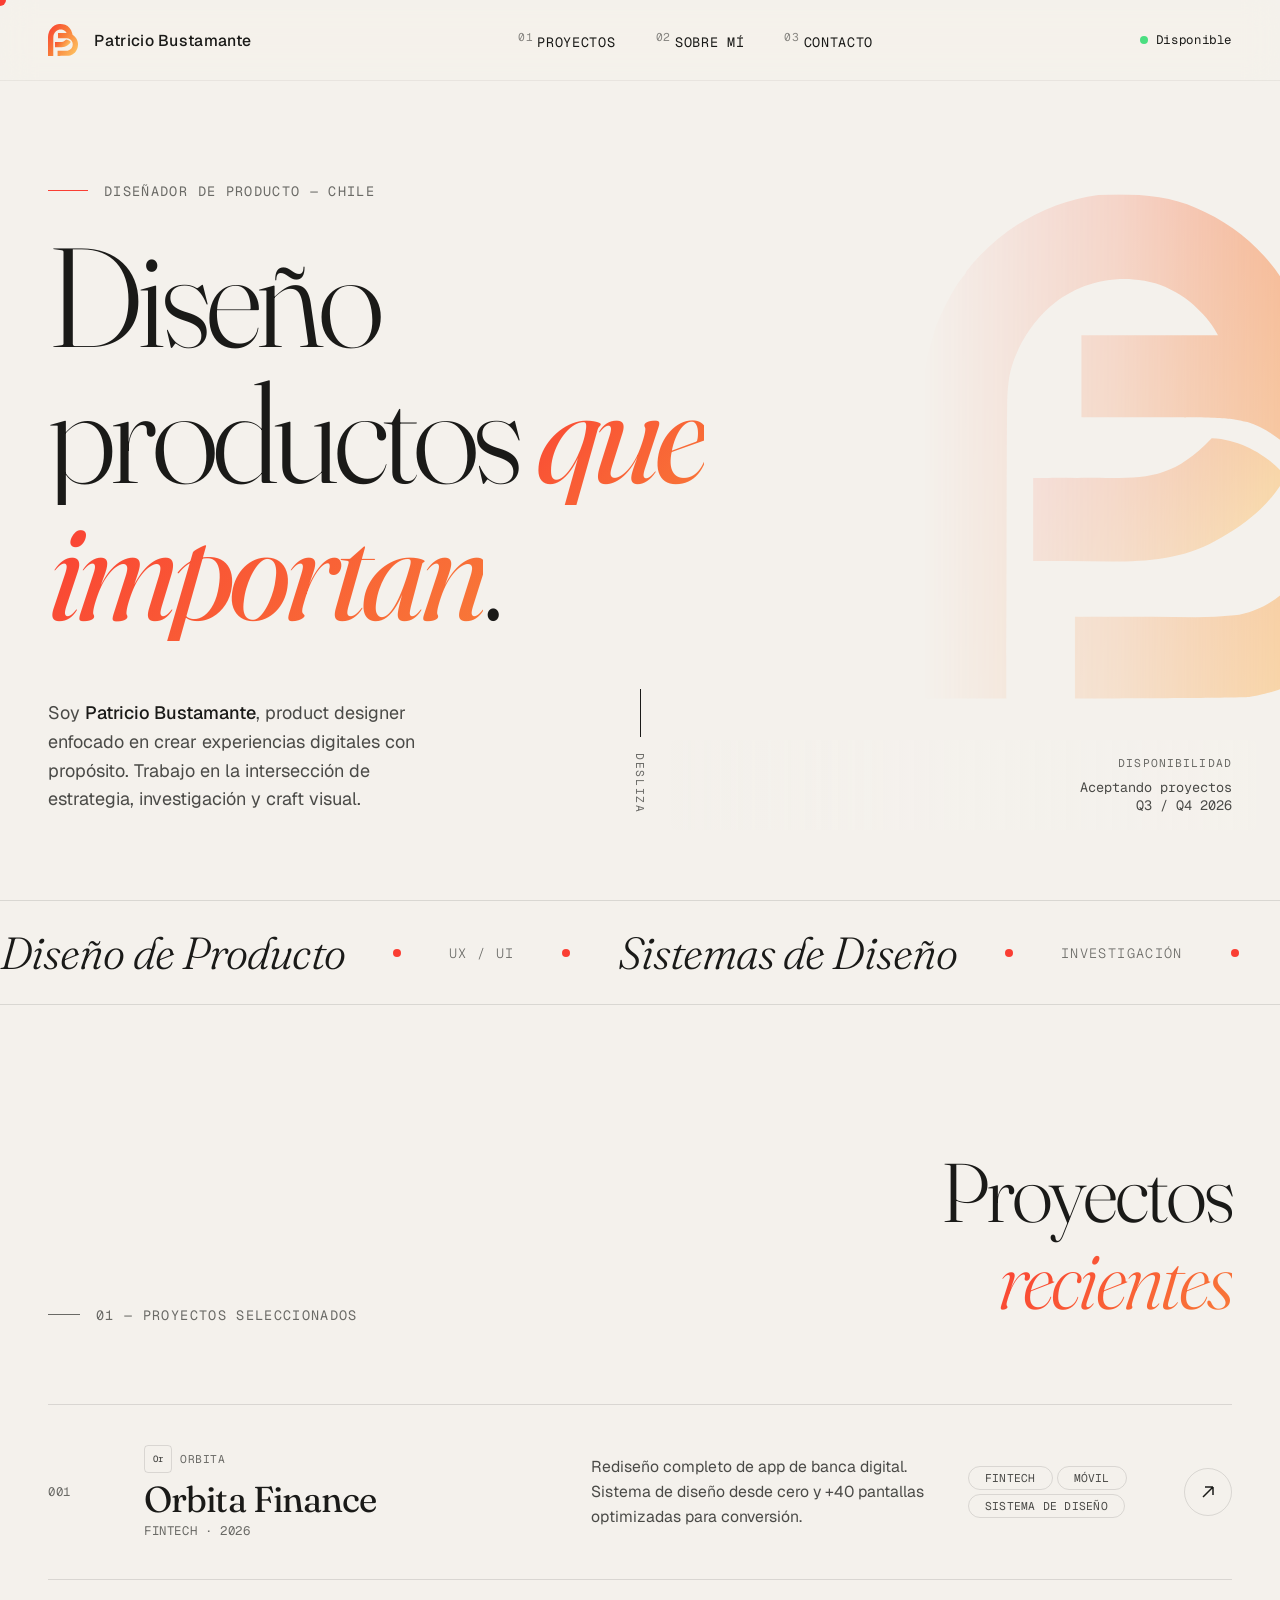
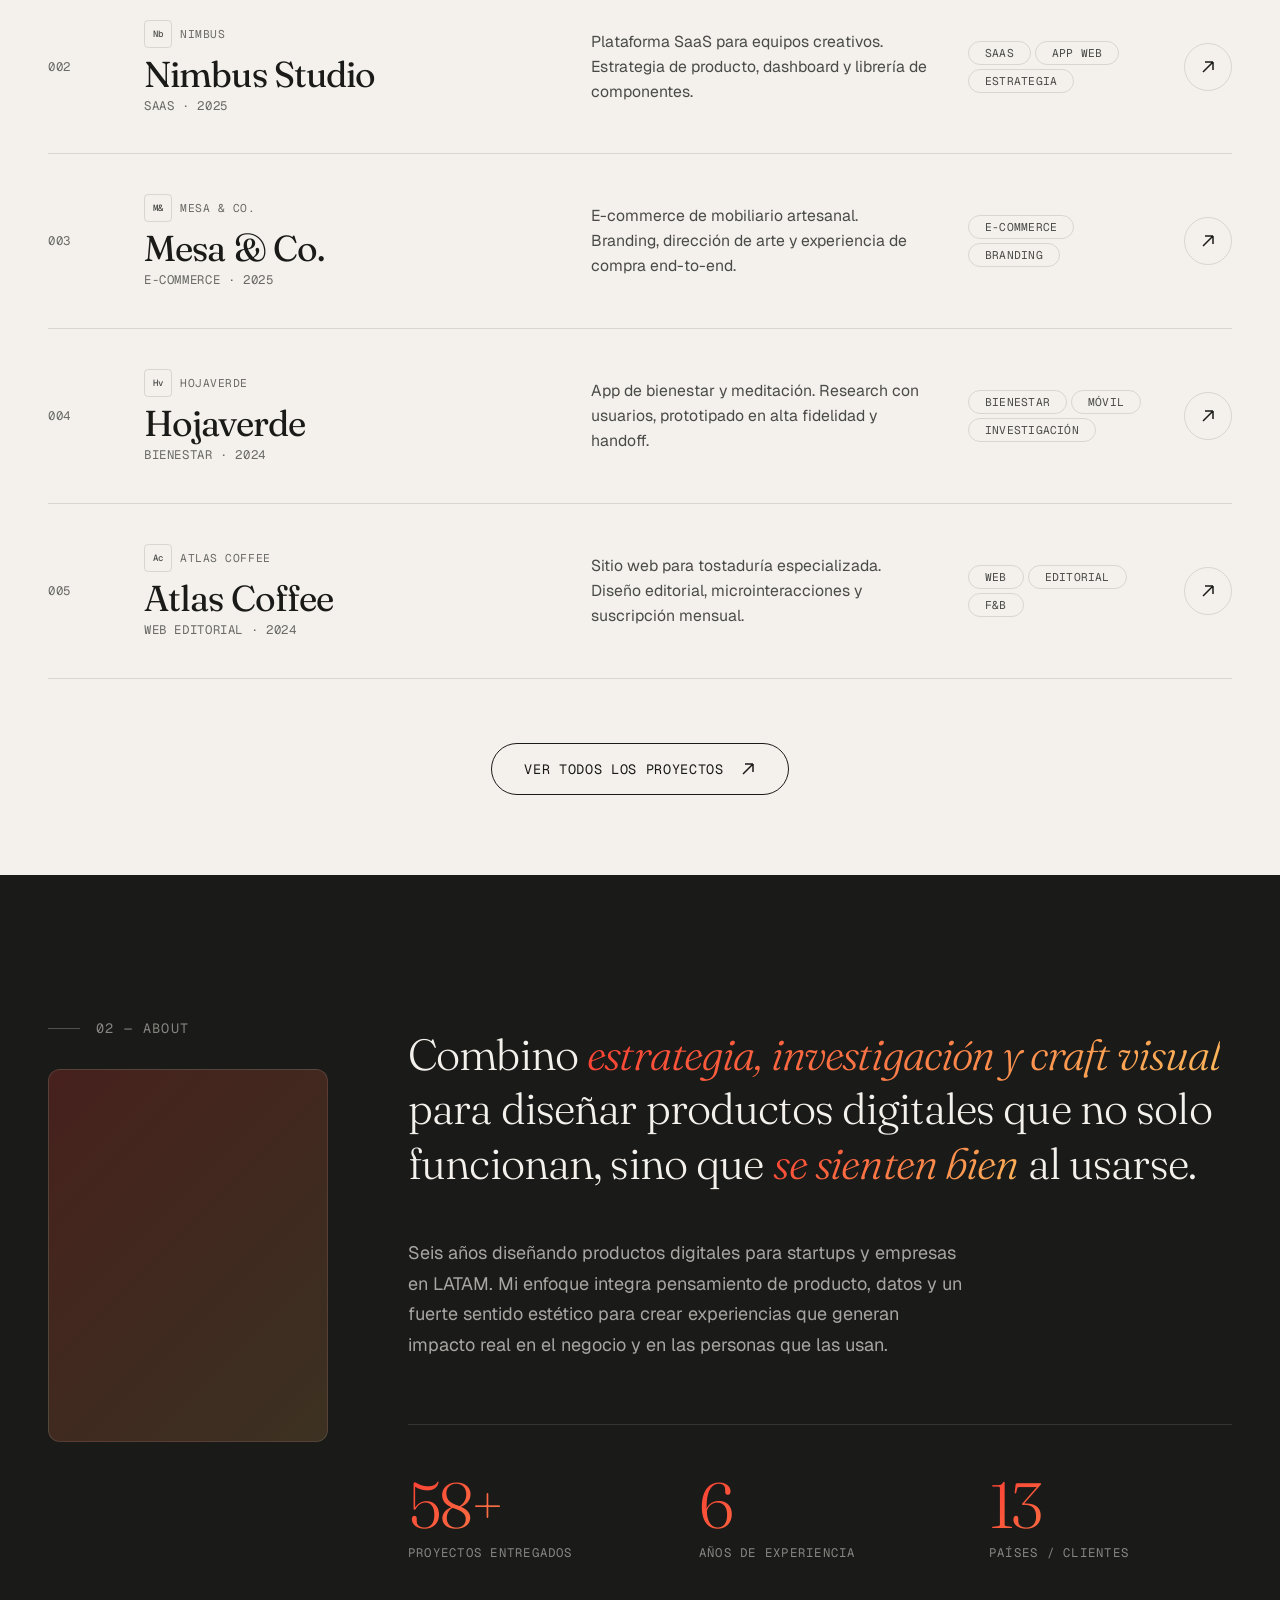
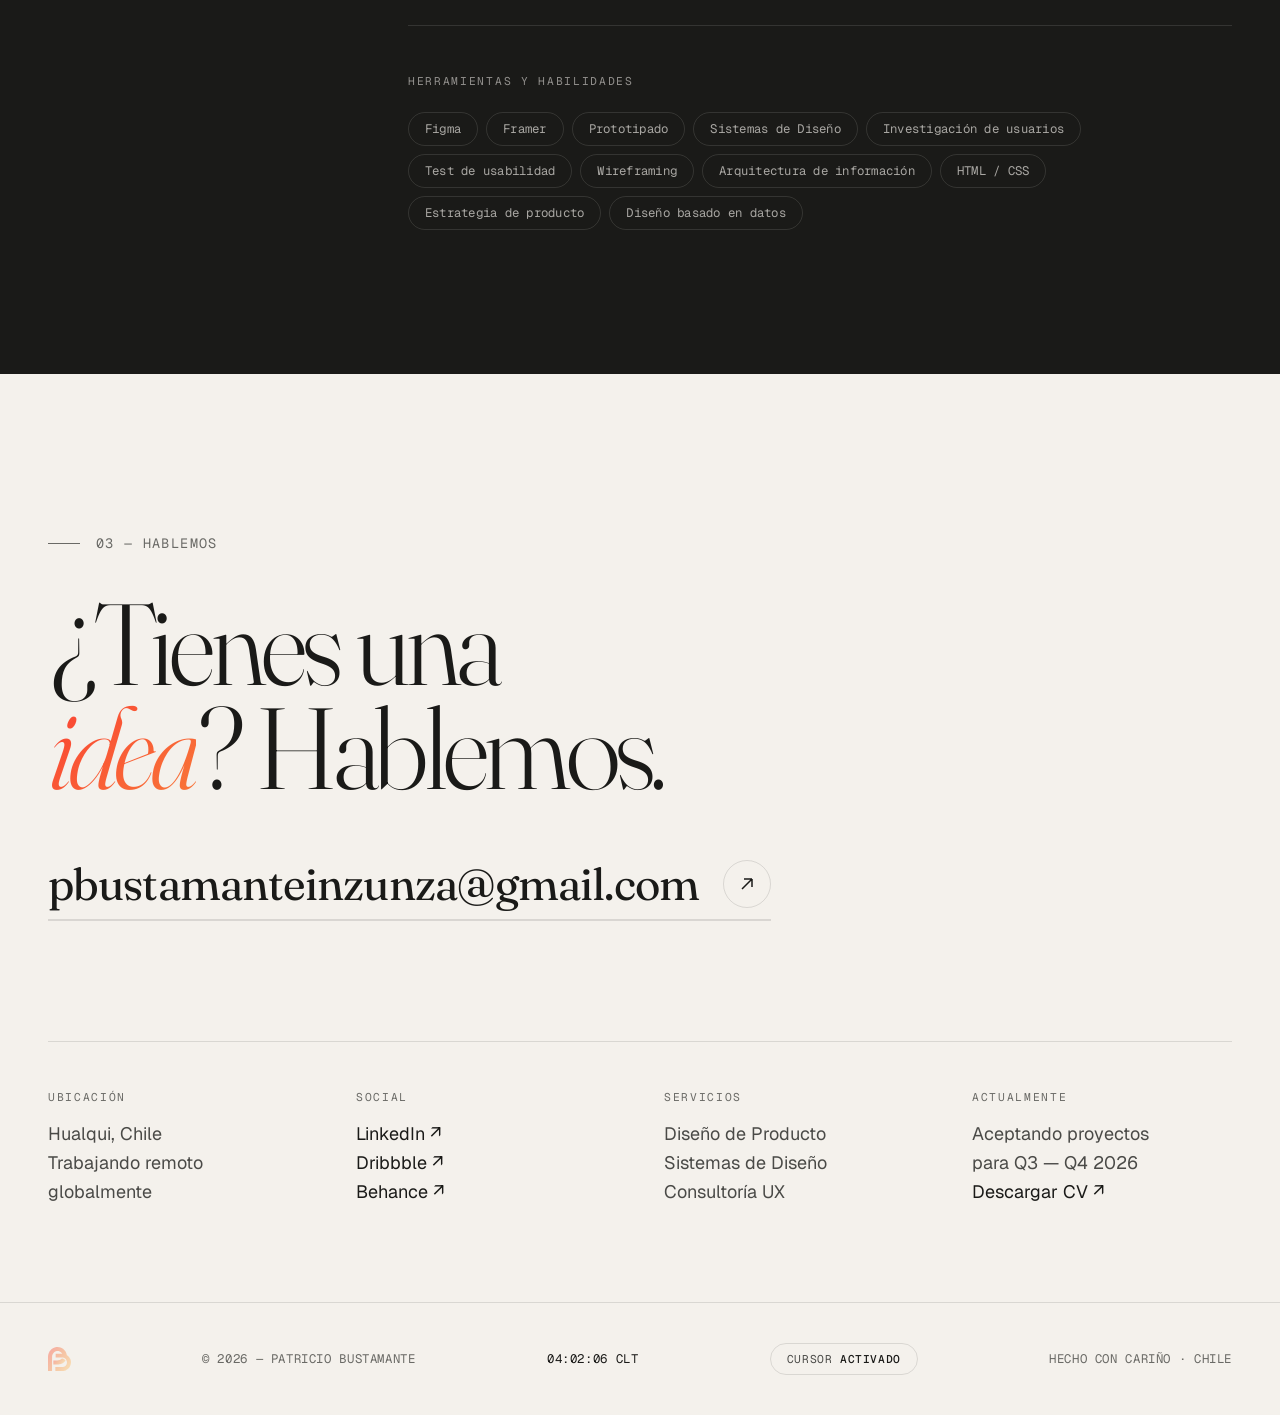
==== commit 06cf64a9: "ajuste de trackeo para elementos" ====
--- a/index.html
+++ b/index.html
@@ -252,8 +252,8 @@
       <div class="contact-block-label">Social</div>
       <div class="contact-block-content">
         <a href="https://linkedin.com/in/patrbustamante" target="_blank" rel="noopener noreferrer">LinkedIn <span aria-hidden="true">&#8599;</span><span class="sr-only">(abre en nueva ventana)</span></a><br>
-        <a href="#" aria-disabled="true">Dribbble <span aria-hidden="true">&#8599;</span></a><br>
-        <a href="#" aria-disabled="true">Behance <span aria-hidden="true">&#8599;</span></a>
+        <a href="#" aria-disabled="true" tabindex="-1">Dribbble <span aria-hidden="true">&#8599;</span></a><br>
+        <a href="#" aria-disabled="true" tabindex="-1">Behance <span aria-hidden="true">&#8599;</span></a>
       </div>
     </div>
     <div class="contact-block">
@@ -269,7 +269,7 @@
       <div class="contact-block-content">
         Aceptando proyectos<br>
         para Q3 — Q4 2026<br>
-        <a href="#" aria-disabled="true">Descargar CV <span aria-hidden="true">&#8599;</span></a>
+        <a href="#" aria-disabled="true" tabindex="-1">Descargar CV <span aria-hidden="true">&#8599;</span></a>
       </div>
     </div>
   </div>
--- a/design-system/css/layout.css
+++ b/design-system/css/layout.css
@@ -83,15 +83,22 @@
     z-index: calc(var(--z-nav) + 1);
     opacity: 0;
     pointer-events: none;
+    visibility: hidden;
     transform: translateY(calc(var(--space-1) * -1));
     transition:
       opacity var(--duration-slow) var(--ease-out-expo),
-      transform var(--duration-slow) var(--ease-out-expo);
+      transform var(--duration-slow) var(--ease-out-expo),
+      visibility 0s var(--duration-slow);
   }
   body.menu-open .nav-links {
     opacity: 1;
     pointer-events: auto;
+    visibility: visible;
     transform: translateY(0);
+    transition:
+      opacity var(--duration-slow) var(--ease-out-expo),
+      transform var(--duration-slow) var(--ease-out-expo),
+      visibility 0s;
   }
   .nav-links a {
     position: relative;
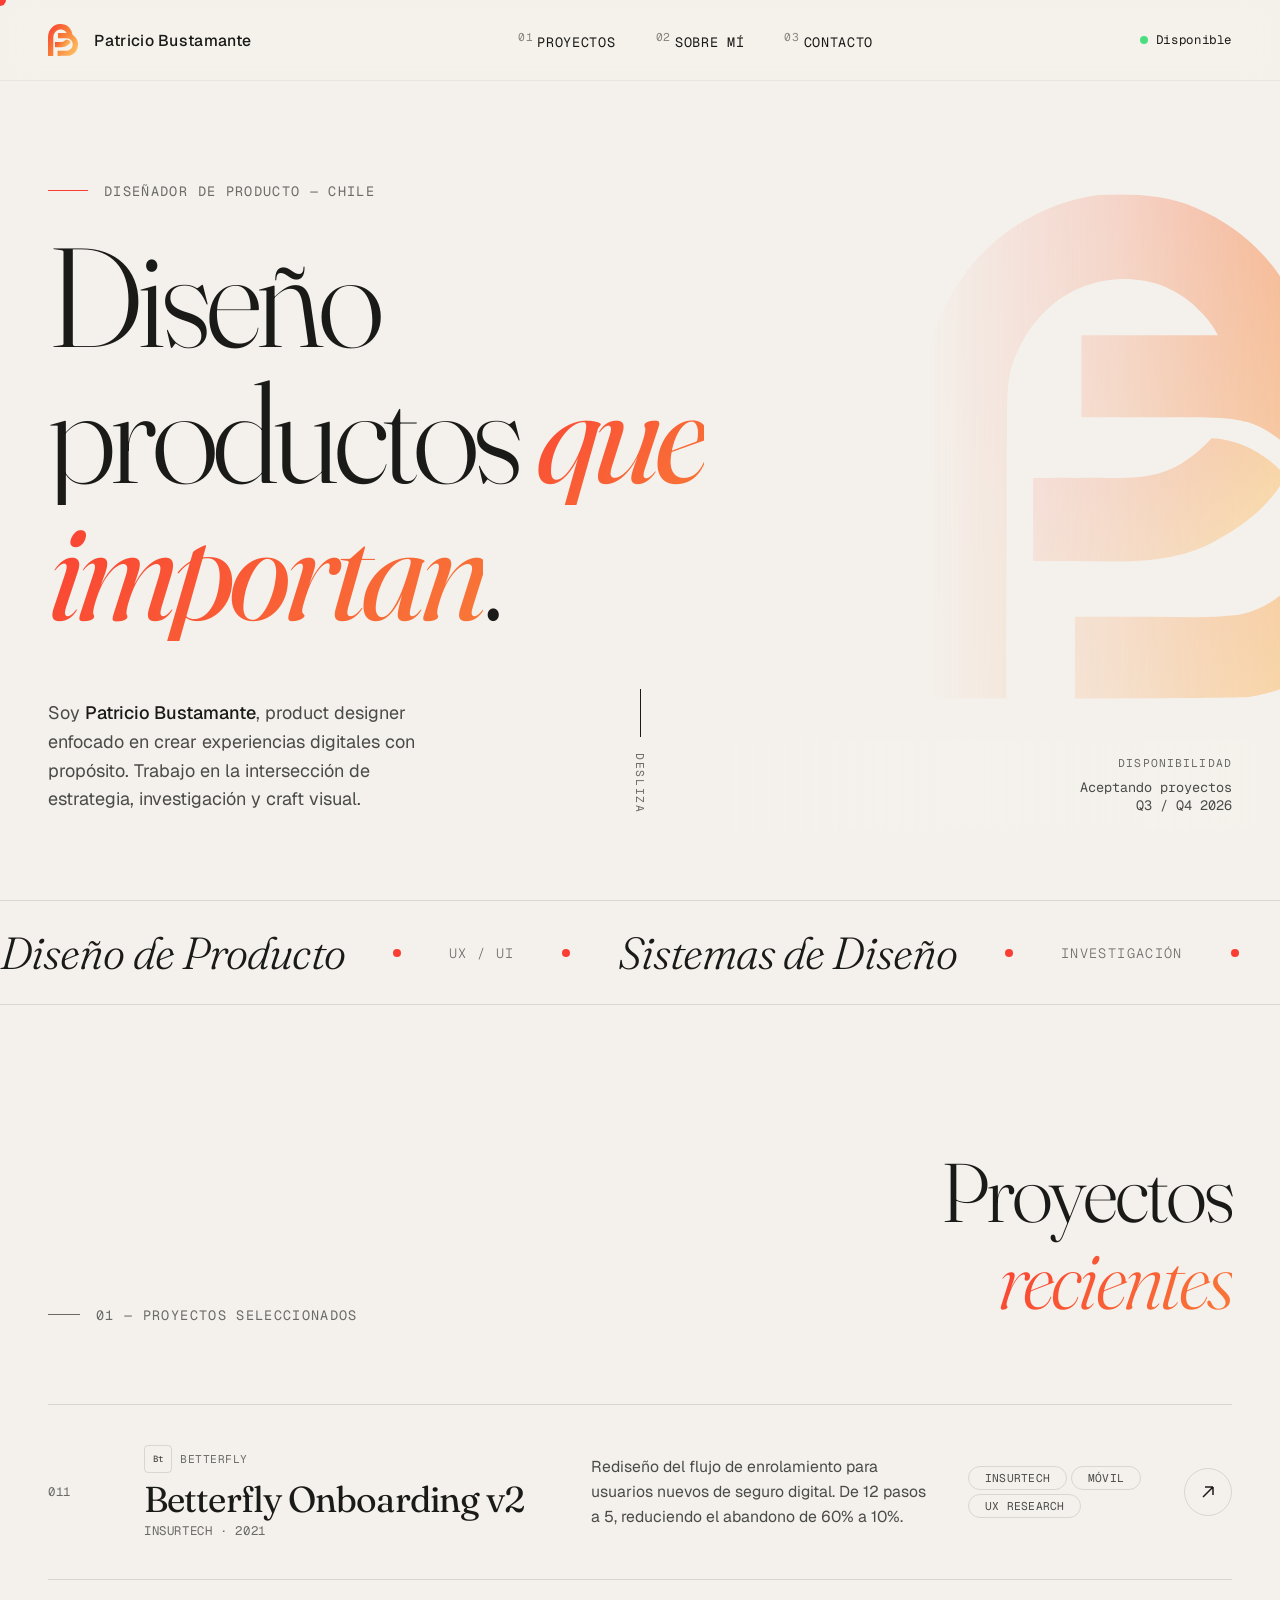
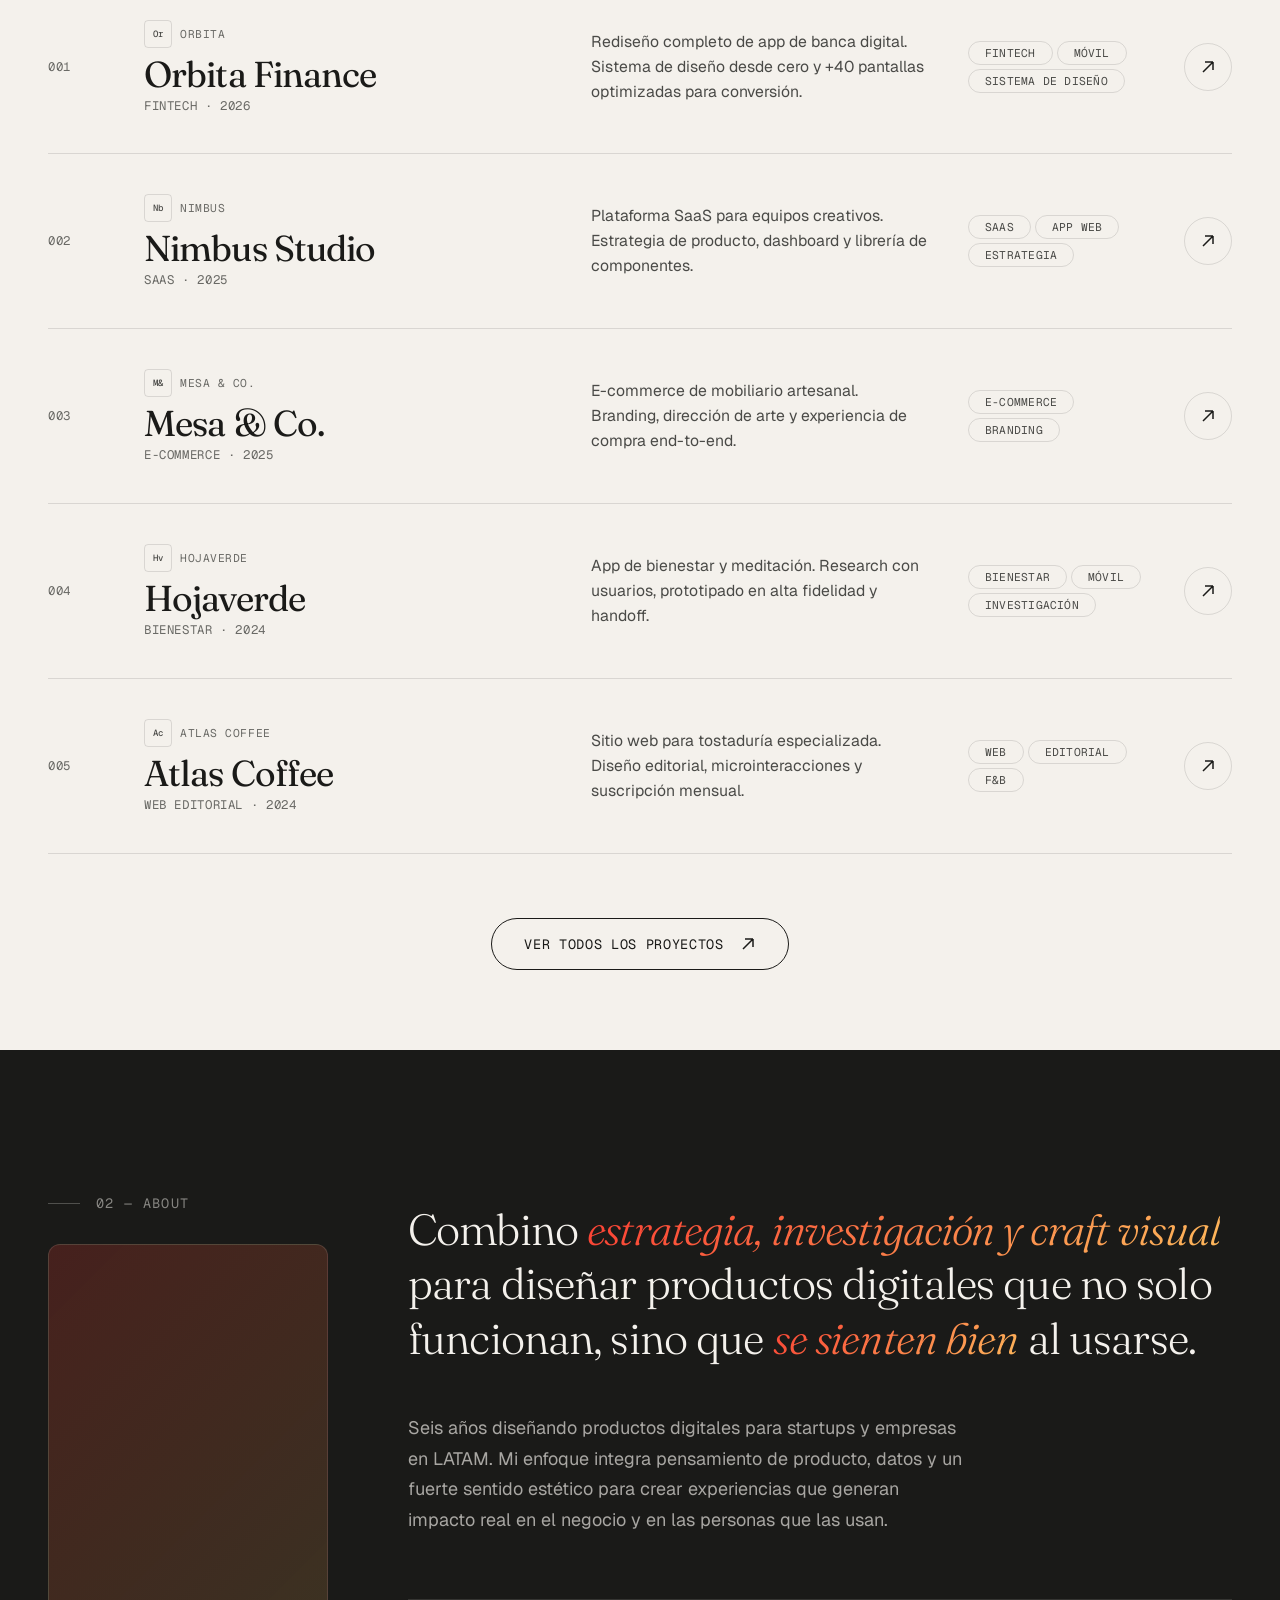
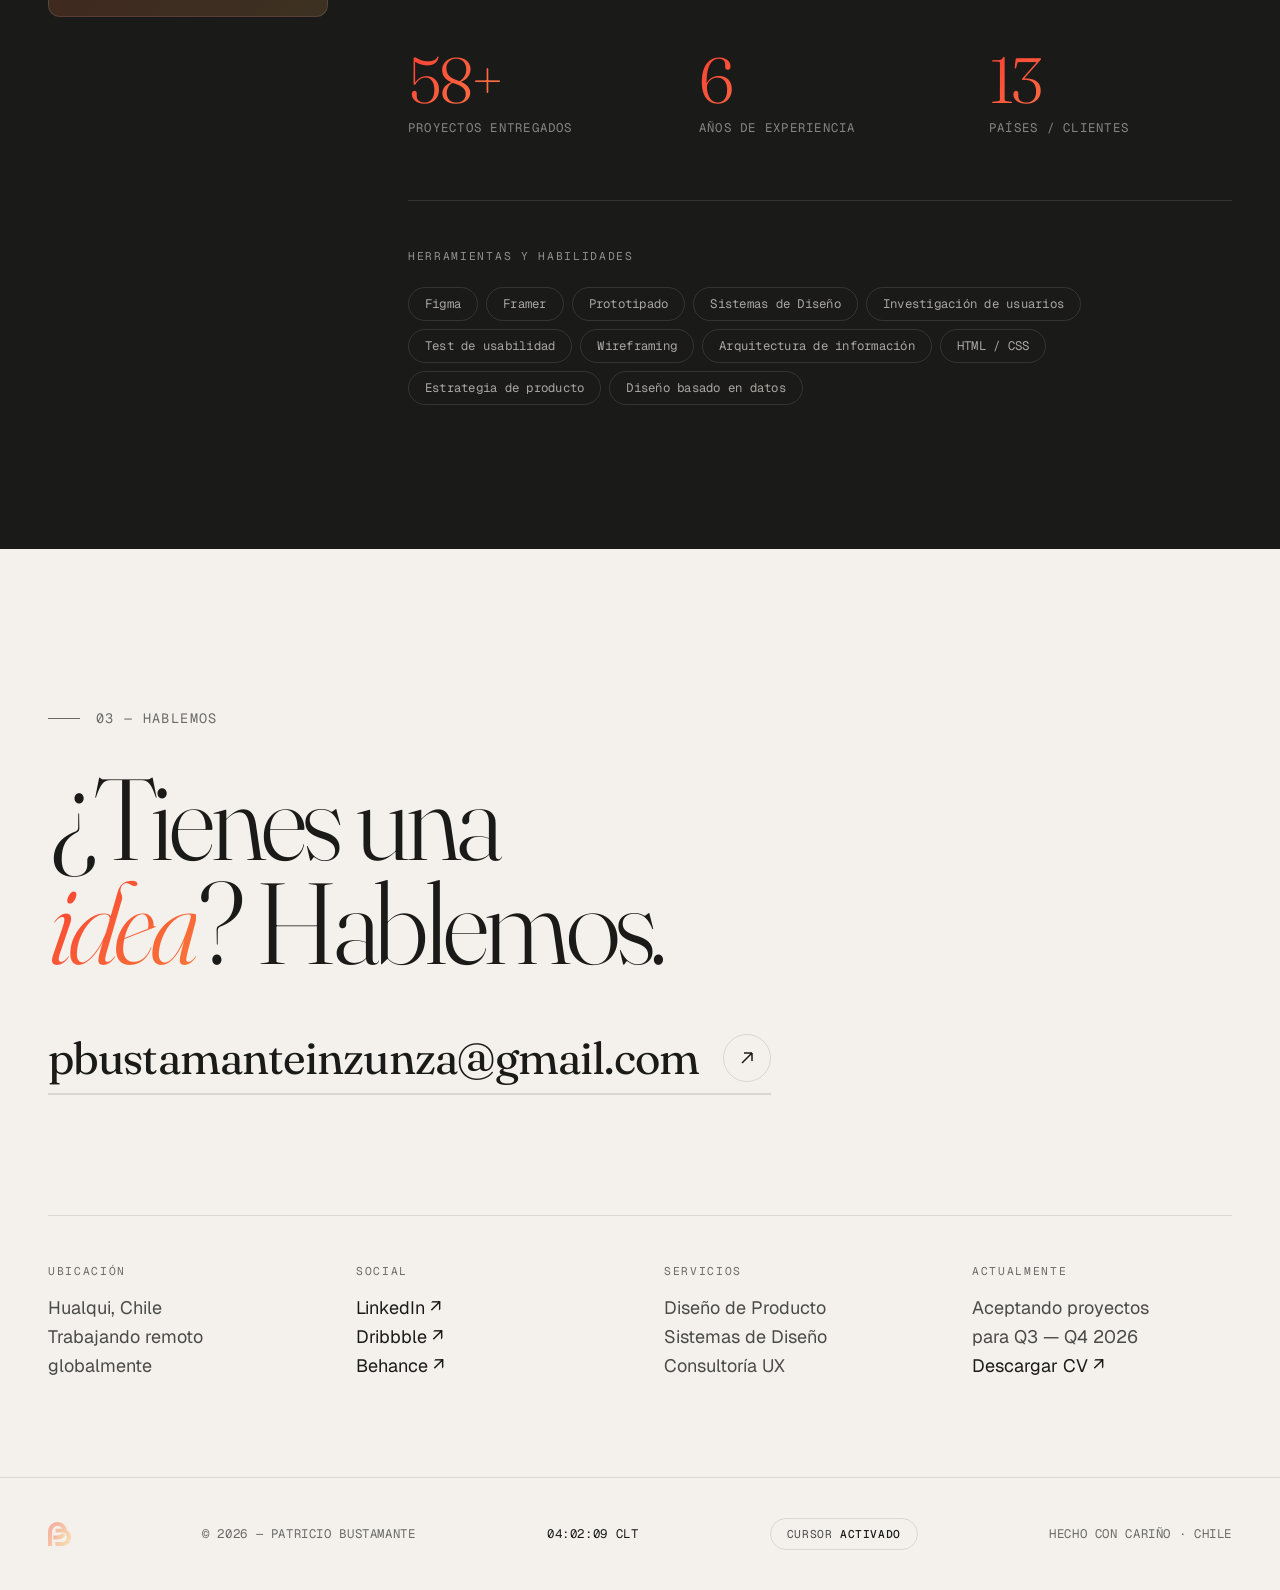
==== commit 57aa53b2: "add-changes-proyect" ====
--- a/index.html
+++ b/index.html
@@ -143,6 +143,7 @@
   </div>
 
   <div class="project-list reveal-stagger">
+    <project-card slug="betterfly-onboarding"></project-card>
     <project-card slug="orbita-finance"></project-card>
     <project-card slug="nimbus-studio"></project-card>
     <project-card slug="mesa-co"></project-card>
--- a/design-system/css/organisms.css
+++ b/design-system/css/organisms.css
@@ -569,6 +569,450 @@
   transform: rotate(-45deg) scale(1.1);
 }
 
+/* ===================================================
+   PROYECTO DETALLE · nuevas secciones
+   ─────────────────────────────────────────────────
+   pj-section, pj-challenge, pj-approach, pj-process,
+   pj-solution, pj-validation, pj-future
+   =================================================== */
+
+/* Sección genérica del detalle */
+.pj-section {
+  padding: var(--section-py) var(--container-px);
+  border-top: 1px solid var(--color-line);
+}
+.pj-section-header {
+  margin-bottom: var(--space-10);
+}
+.pj-section-header--inverted {
+  color: var(--color-bg);
+}
+.pj-section-label {
+  font-family: var(--font-mono);
+  font-size: var(--text-2xs);
+  text-transform: uppercase;
+  letter-spacing: var(--tracking-mega);
+  color: var(--color-ink-mute);
+  margin-bottom: var(--space-2);
+}
+.pj-section-header--inverted .pj-section-label {
+  color: var(--color-ink-on-dark-mute);
+}
+.pj-section-title {
+  font-family: var(--font-display);
+  font-weight: var(--weight-light);
+  font-size: var(--display-sm);
+  line-height: var(--leading-tight);
+  letter-spacing: var(--tracking-tighter);
+}
+.pj-section-title em {
+  font-style: italic;
+  color: var(--color-accent);
+}
+.pj-section-header--inverted .pj-section-title em {
+  color: var(--color-accent-warm);
+}
+.pj-section-body {
+  display: grid;
+  gap: var(--space-10);
+}
+.pj-sub-title {
+  font-family: var(--font-mono);
+  font-size: var(--text-xs);
+  text-transform: uppercase;
+  letter-spacing: var(--tracking-wider);
+  color: var(--color-ink-mute);
+  margin-bottom: var(--space-3);
+  margin-top: var(--space-5);
+}
+.pj-sub-title:first-child { margin-top: 0; }
+
+/* Estadísticas del problema */
+.pj-problem-data {
+  display: grid;
+  grid-template-columns: repeat(3, 1fr);
+  gap: var(--space-4);
+}
+.pj-stat-card {
+  padding: var(--space-4);
+  border: 1px solid var(--color-line);
+  border-radius: var(--radius-base);
+  background: var(--color-bg-soft);
+}
+.pj-stat-value {
+  font-family: var(--font-display);
+  font-weight: var(--weight-light);
+  font-size: var(--display-xs);
+  line-height: var(--leading-none);
+  letter-spacing: var(--tracking-tightest);
+  background: var(--gradient-brand-warm);
+  -webkit-background-clip: text;
+  -webkit-text-fill-color: transparent;
+  background-clip: text;
+  margin-bottom: var(--space-2);
+}
+.pj-stat-label {
+  font-family: var(--font-mono);
+  font-size: var(--text-xs);
+  color: var(--color-ink-soft);
+  line-height: var(--leading-snug);
+}
+
+/* Listas genéricas */
+.pj-list-item {
+  padding: var(--space-2) 0;
+  border-bottom: 1px solid var(--color-line);
+  font-size: var(--text-base);
+  line-height: var(--leading-relaxed);
+  color: var(--color-ink-soft);
+}
+.pj-list-item:last-child { border-bottom: none; }
+.pj-objective-list { list-style: none; padding: 0; margin: 0; }
+
+/* Fases del proceso */
+.pj-phase-list {
+  list-style: none; padding: 0; margin: 0;
+  display: flex;
+  gap: var(--space-3);
+  flex-wrap: wrap;
+}
+.pj-phase-item {
+  display: flex;
+  align-items: center;
+  gap: var(--space-2);
+  padding: var(--space-2) var(--space-3);
+  border: 1px solid var(--color-line);
+  border-radius: var(--radius-full);
+  font-size: var(--text-sm);
+}
+.pj-phase-num {
+  font-family: var(--font-mono);
+  font-size: var(--text-2xs);
+  color: var(--color-ink-mute);
+}
+.pj-phase-name {
+  color: var(--color-ink-soft);
+  font-weight: var(--weight-medium);
+}
+
+/* Principios */
+.pj-principle-list {
+  list-style: none; padding: 0; margin: 0;
+  display: grid;
+  gap: var(--space-3);
+}
+.pj-principle-item {
+  display: flex;
+  gap: var(--space-3);
+  font-size: var(--text-base);
+  line-height: var(--leading-relaxed);
+  color: var(--color-ink-soft);
+  align-items: baseline;
+}
+.pj-principle-mark {
+  font-family: var(--font-mono);
+  color: var(--color-accent);
+  flex-shrink: 0;
+}
+
+/* Research */
+.pj-research-count {
+  font-size: var(--text-lg);
+  color: var(--color-ink-soft);
+  margin-bottom: var(--space-4);
+}
+.pj-finding-list {
+  list-style: none; padding: 0; margin: 0;
+  display: grid;
+  gap: var(--space-3);
+}
+.pj-finding-list li {
+  padding: var(--space-3) var(--space-4);
+  border-left: 2px solid var(--color-line-strong);
+  font-size: var(--text-base);
+  line-height: var(--leading-relaxed);
+  color: var(--color-ink-soft);
+  background: var(--color-bg-soft);
+  border-radius: 0 var(--radius-sm) var(--radius-sm) 0;
+}
+.pj-persona-grid {
+  display: grid;
+  grid-template-columns: 1fr 1fr;
+  gap: var(--space-4);
+}
+.pj-persona-card {
+  padding: var(--space-4);
+  border: 1px solid var(--color-line);
+  border-radius: var(--radius-base);
+}
+.pj-persona-name {
+  font-family: var(--font-display);
+  font-size: var(--text-lg);
+  font-weight: var(--weight-medium);
+  margin-bottom: var(--space-h);
+}
+.pj-persona-role {
+  font-family: var(--font-mono);
+  font-size: var(--text-xs);
+  color: var(--color-ink-mute);
+  text-transform: uppercase;
+  letter-spacing: var(--tracking-wider);
+  margin-bottom: var(--space-3);
+}
+.pj-persona-goal,
+.pj-persona-pain {
+  font-size: var(--text-md);
+  line-height: var(--leading-relaxed);
+  color: var(--color-ink-soft);
+  margin-bottom: var(--space-2);
+}
+
+/* Conceptos */
+.pj-concept-list {
+  list-style: none; padding: 0; margin: 0 0 var(--space-4);
+  display: grid;
+  gap: var(--space-2);
+  counter-reset: concepts;
+}
+.pj-concept-item {
+  display: flex;
+  gap: var(--space-3);
+  padding: var(--space-3) 0;
+  border-bottom: 1px solid var(--color-line);
+  font-size: var(--text-base);
+  color: var(--color-ink-soft);
+  align-items: baseline;
+}
+.pj-concept-num {
+  font-family: var(--font-mono);
+  font-size: var(--text-2xs);
+  color: var(--color-ink-mute);
+  flex-shrink: 0;
+  width: var(--space-3);
+}
+.pj-winner-concept {
+  padding: var(--space-4);
+  border: 1px solid var(--color-accent);
+  border-radius: var(--radius-base);
+  font-size: var(--text-base);
+  line-height: var(--leading-relaxed);
+  color: var(--color-ink-soft);
+  background: color-mix(in srgb, var(--color-accent) 5%, transparent);
+}
+
+/* Flujos */
+.pj-flow-list {
+  list-style: none; padding: 0; margin: 0;
+  counter-reset: flows;
+}
+
+/* Proceso · bloque genérico */
+.pj-process-block {
+  padding-bottom: var(--space-8);
+  border-bottom: 1px solid var(--color-line);
+}
+.pj-process-block:last-child { border-bottom: none; padding-bottom: 0; }
+
+/* Decisiones clave */
+.pj-decision-list {
+  display: grid;
+  grid-template-columns: 1fr 1fr;
+  gap: var(--space-4);
+}
+.pj-decision-card {
+  padding: var(--space-4);
+  border: 1px solid var(--color-line);
+  border-radius: var(--radius-base);
+}
+.pj-decision-text {
+  font-size: var(--text-base);
+  line-height: var(--leading-relaxed);
+  color: var(--color-ink);
+  margin-bottom: var(--space-3);
+}
+.pj-decision-impact {
+  font-family: var(--font-mono);
+  font-size: var(--text-sm);
+  color: var(--color-accent);
+  letter-spacing: var(--tracking-wide);
+}
+
+/* Design System summary */
+.pj-ds-grid {
+  display: grid;
+  grid-template-columns: 1fr 1fr 2fr;
+  gap: var(--space-4);
+}
+.pj-ds-item {
+  padding: var(--space-4);
+  border: 1px solid var(--color-line);
+  border-radius: var(--radius-base);
+  background: var(--color-bg-soft);
+  display: flex;
+  flex-direction: column;
+  gap: var(--space-1);
+}
+.pj-ds-value {
+  font-family: var(--font-display);
+  font-weight: var(--weight-light);
+  font-size: var(--display-xs);
+  line-height: var(--leading-none);
+  background: var(--gradient-brand-warm);
+  -webkit-background-clip: text;
+  -webkit-text-fill-color: transparent;
+  background-clip: text;
+}
+.pj-ds-value--sm {
+  font-size: var(--text-lg);
+  font-family: var(--font-mono);
+  -webkit-text-fill-color: var(--color-ink);
+  background: none;
+  color: var(--color-ink);
+}
+.pj-ds-label {
+  font-family: var(--font-mono);
+  font-size: var(--text-2xs);
+  text-transform: uppercase;
+  letter-spacing: var(--tracking-wider);
+  color: var(--color-ink-mute);
+}
+
+/* Testing / Validación */
+.pj-testing-meta {
+  font-size: var(--text-lg);
+  color: var(--color-ink-soft);
+  margin-bottom: var(--space-4);
+}
+.pj-test-finding-list {
+  list-style: none; padding: 0; margin: 0;
+  display: grid;
+  gap: var(--space-2);
+}
+.pj-test-finding {
+  display: flex;
+  gap: var(--space-3);
+  padding: var(--space-3) var(--space-4);
+  border-radius: var(--radius-sm);
+  font-size: var(--text-base);
+  line-height: var(--leading-relaxed);
+  align-items: flex-start;
+}
+.pj-test-finding--success {
+  background: color-mix(in srgb, #22c55e 8%, transparent);
+  border-left: 2px solid #22c55e;
+}
+.pj-test-finding--warning {
+  background: color-mix(in srgb, #f59e0b 8%, transparent);
+  border-left: 2px solid #f59e0b;
+}
+.pj-test-finding--error {
+  background: color-mix(in srgb, #ef4444 8%, transparent);
+  border-left: 2px solid #ef4444;
+}
+.pj-test-icon {
+  font-family: var(--font-mono);
+  font-size: var(--text-sm);
+  flex-shrink: 0;
+  margin-top: 2px;
+}
+.pj-iteration-list {
+  list-style: none; padding: 0; margin: 0;
+  display: grid;
+  gap: var(--space-2);
+}
+/* Tabla de métricas */
+.pj-metrics-table {
+  width: 100%;
+  border-collapse: collapse;
+  font-size: var(--text-md);
+}
+.pj-metrics-table th {
+  font-family: var(--font-mono);
+  font-size: var(--text-2xs);
+  text-transform: uppercase;
+  letter-spacing: var(--tracking-wider);
+  color: var(--color-ink-mute);
+  text-align: left;
+  padding: var(--space-2) var(--space-3) var(--space-2) 0;
+  border-bottom: 1px solid var(--color-line);
+}
+.pj-metrics-table td {
+  padding: var(--space-2) var(--space-3) var(--space-2) 0;
+  border-bottom: 1px solid var(--color-line);
+  color: var(--color-ink-soft);
+  line-height: var(--leading-relaxed);
+}
+.pj-metric-result {
+  font-family: var(--font-mono);
+  color: var(--color-accent) !important;
+  font-weight: var(--weight-medium);
+}
+
+/* Testimonios */
+.pj-testimonial-list {
+  display: grid;
+  gap: var(--space-6);
+  padding-top: var(--space-8);
+}
+.pj-testimonial {
+  margin: 0;
+  padding: var(--space-6);
+  border: 1px solid var(--color-line-light);
+  border-radius: var(--radius-base);
+}
+.pj-testimonial-quote {
+  font-family: var(--font-display);
+  font-style: italic;
+  font-weight: var(--weight-light);
+  font-size: var(--text-xl);
+  line-height: var(--leading-snug);
+  letter-spacing: var(--tracking-snug);
+  color: rgba(244,241,236,0.9);
+  margin: 0 0 var(--space-4);
+}
+.pj-testimonial-author {
+  font-family: var(--font-mono);
+  font-size: var(--text-xs);
+  color: var(--color-ink-on-dark-mute);
+  text-transform: uppercase;
+  letter-spacing: var(--tracking-wider);
+}
+
+/* Lecciones */
+.pj-lessons-block {
+  padding-top: var(--space-8);
+}
+.pj-lesson-list {
+  list-style: none; padding: 0; margin: 0;
+  counter-reset: lessons;
+}
+.pj-lesson-list .pj-list-item {
+  counter-increment: lessons;
+  color: var(--color-ink-on-dark-mute);
+  border-bottom-color: var(--color-line-light);
+}
+.pj-lesson-list .pj-list-item::before {
+  content: counter(lessons, decimal-leading-zero) '. ';
+  font-family: var(--font-mono);
+  font-size: var(--text-2xs);
+  color: var(--color-ink-on-dark-mute);
+  opacity: 0.5;
+}
+.pj-lessons-block .pj-sub-title {
+  color: var(--color-ink-on-dark-mute);
+}
+
+/* Próximos pasos */
+.pj-next-steps-list {
+  list-style: none; padding: 0; margin: 0;
+}
+.pj-conclusion {
+  font-size: var(--text-lg);
+  line-height: var(--leading-loose);
+  font-style: italic;
+  color: var(--color-ink-soft);
+}
+
 /* ===== Footer · pie de página ===== */
 footer {
   padding: var(--space-5) var(--container-px);
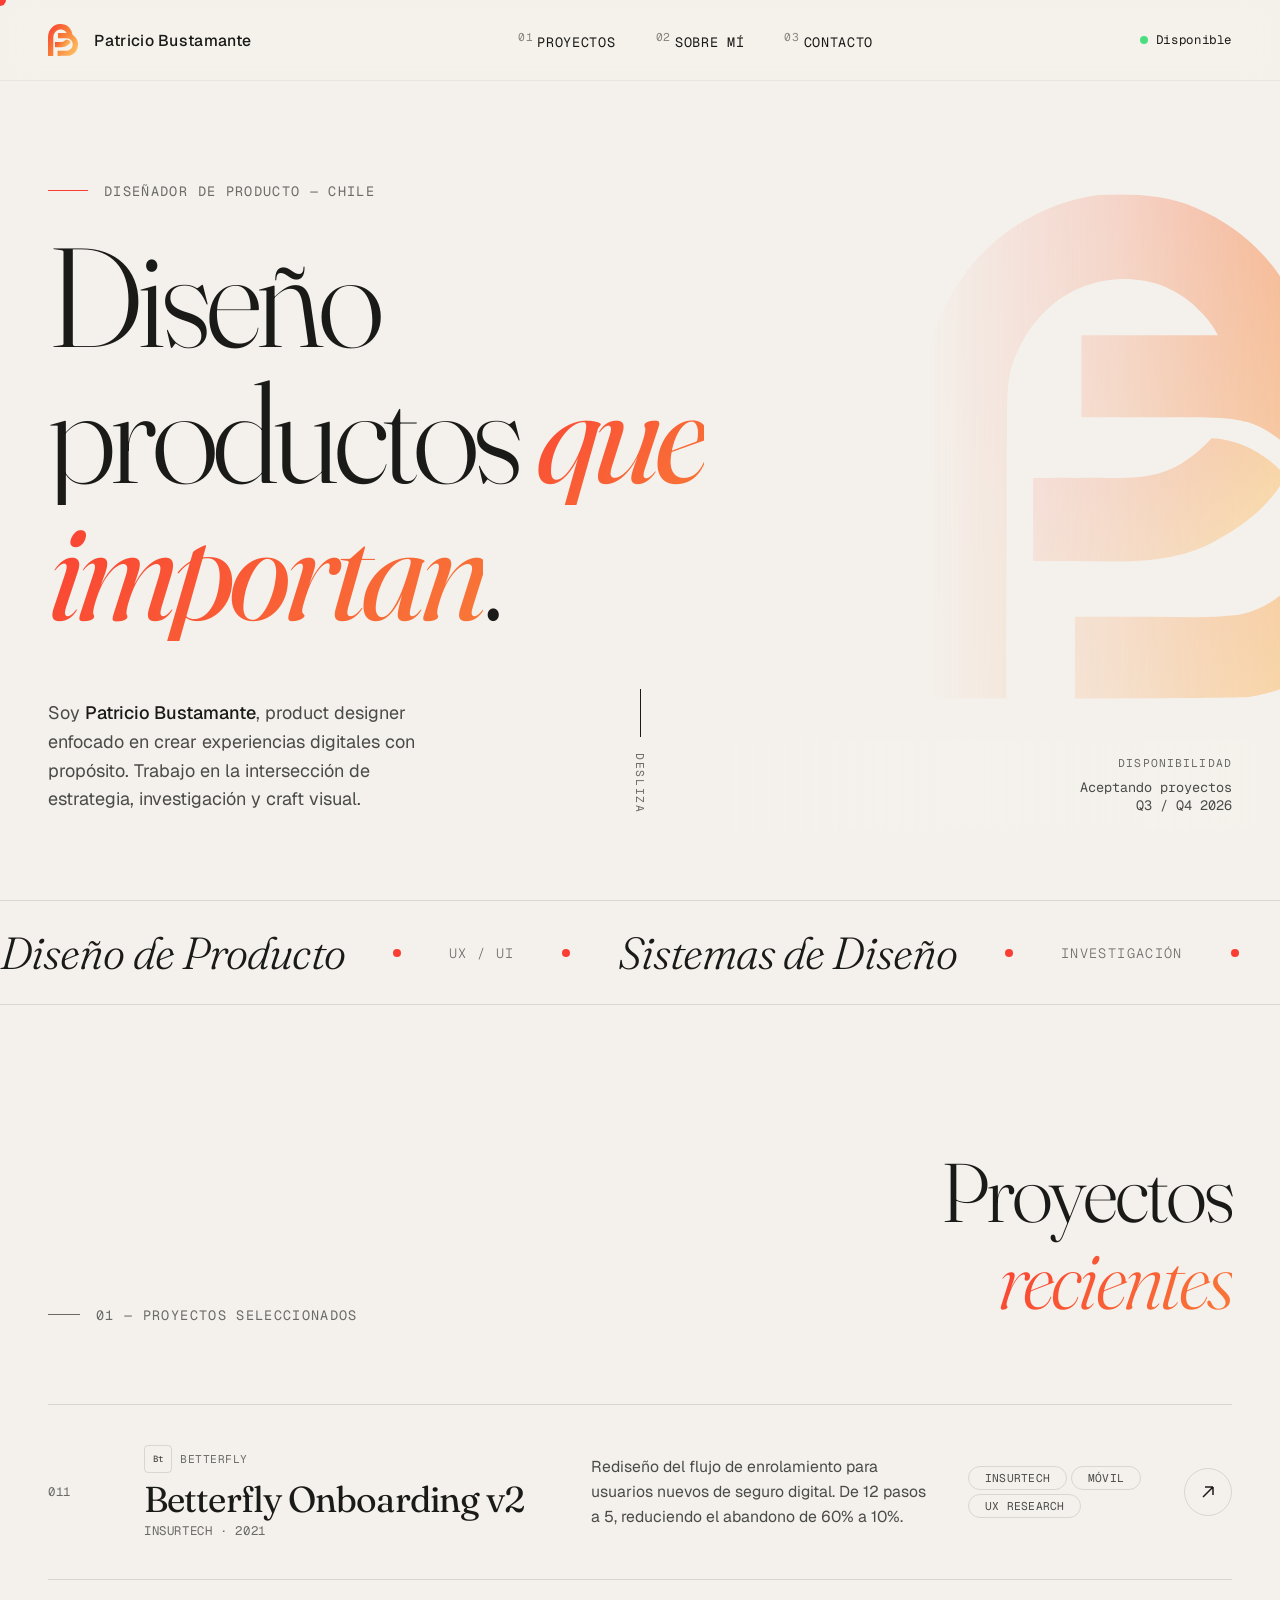
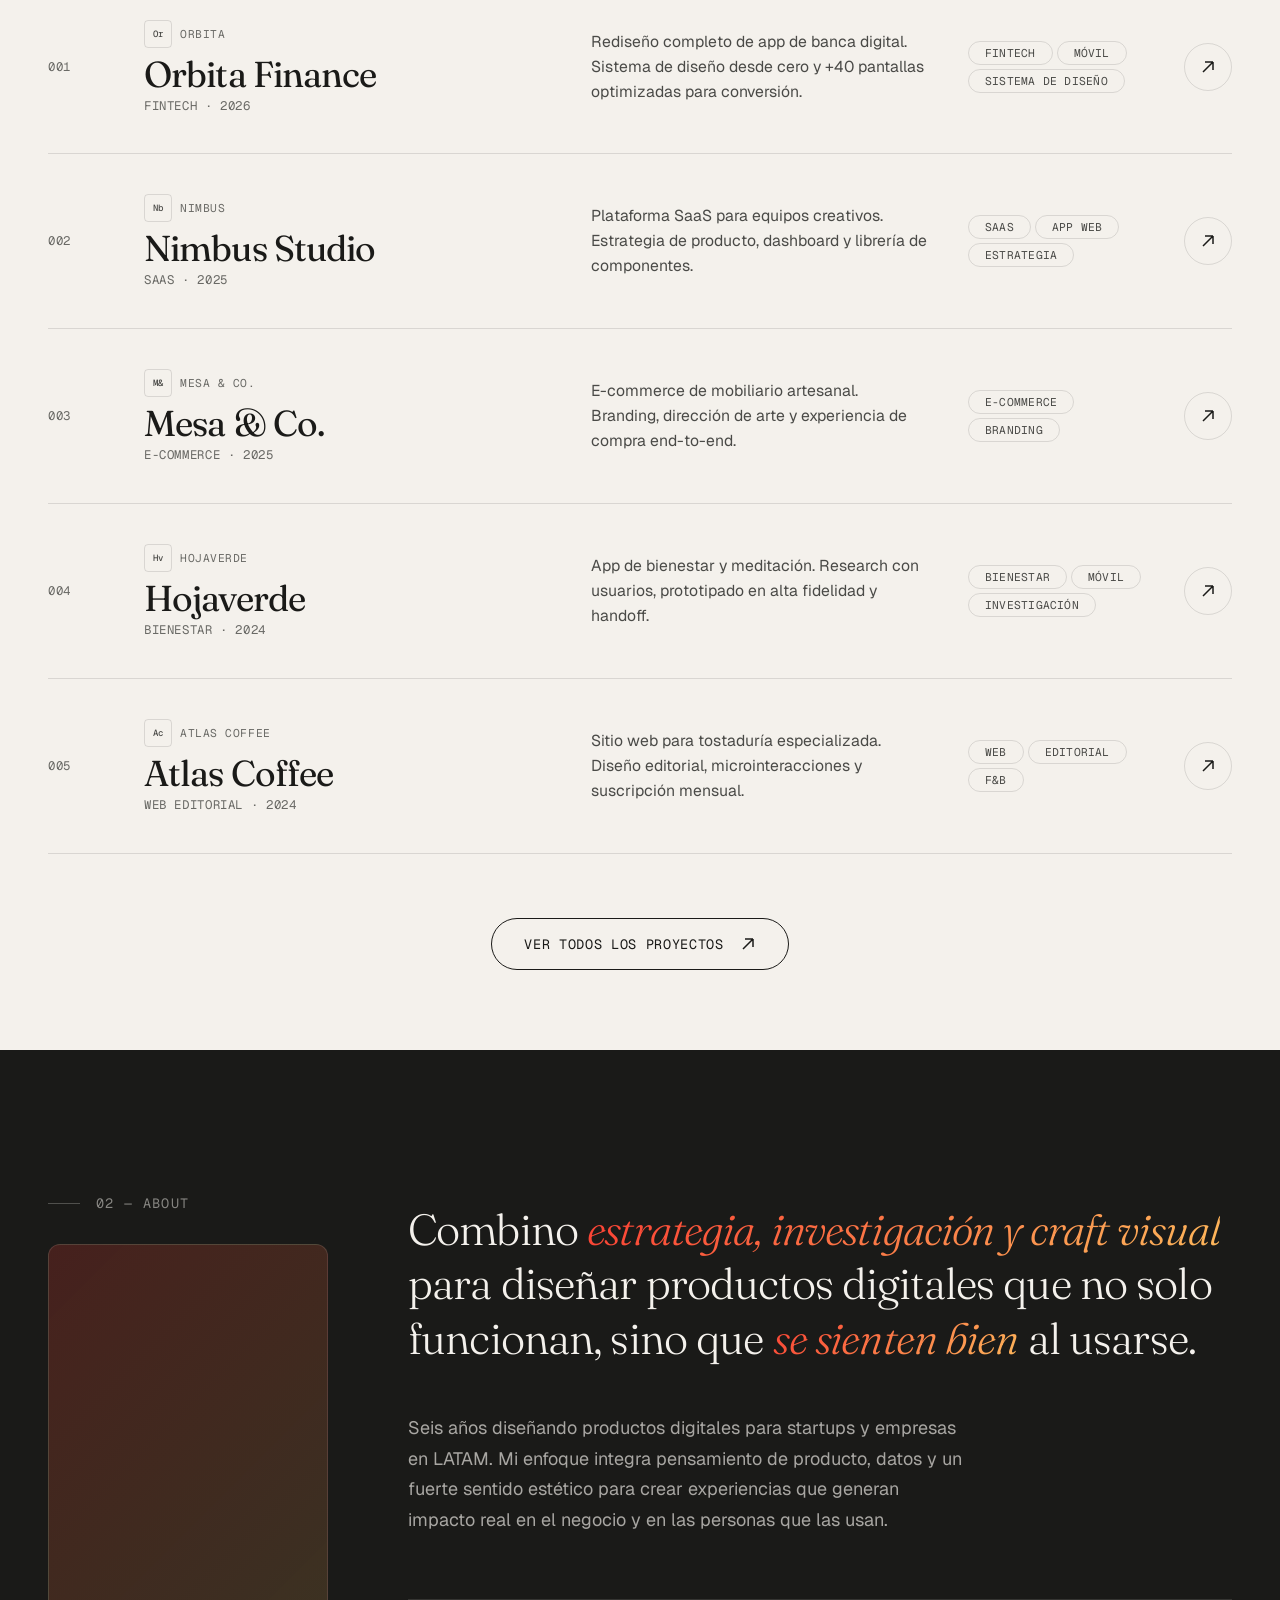
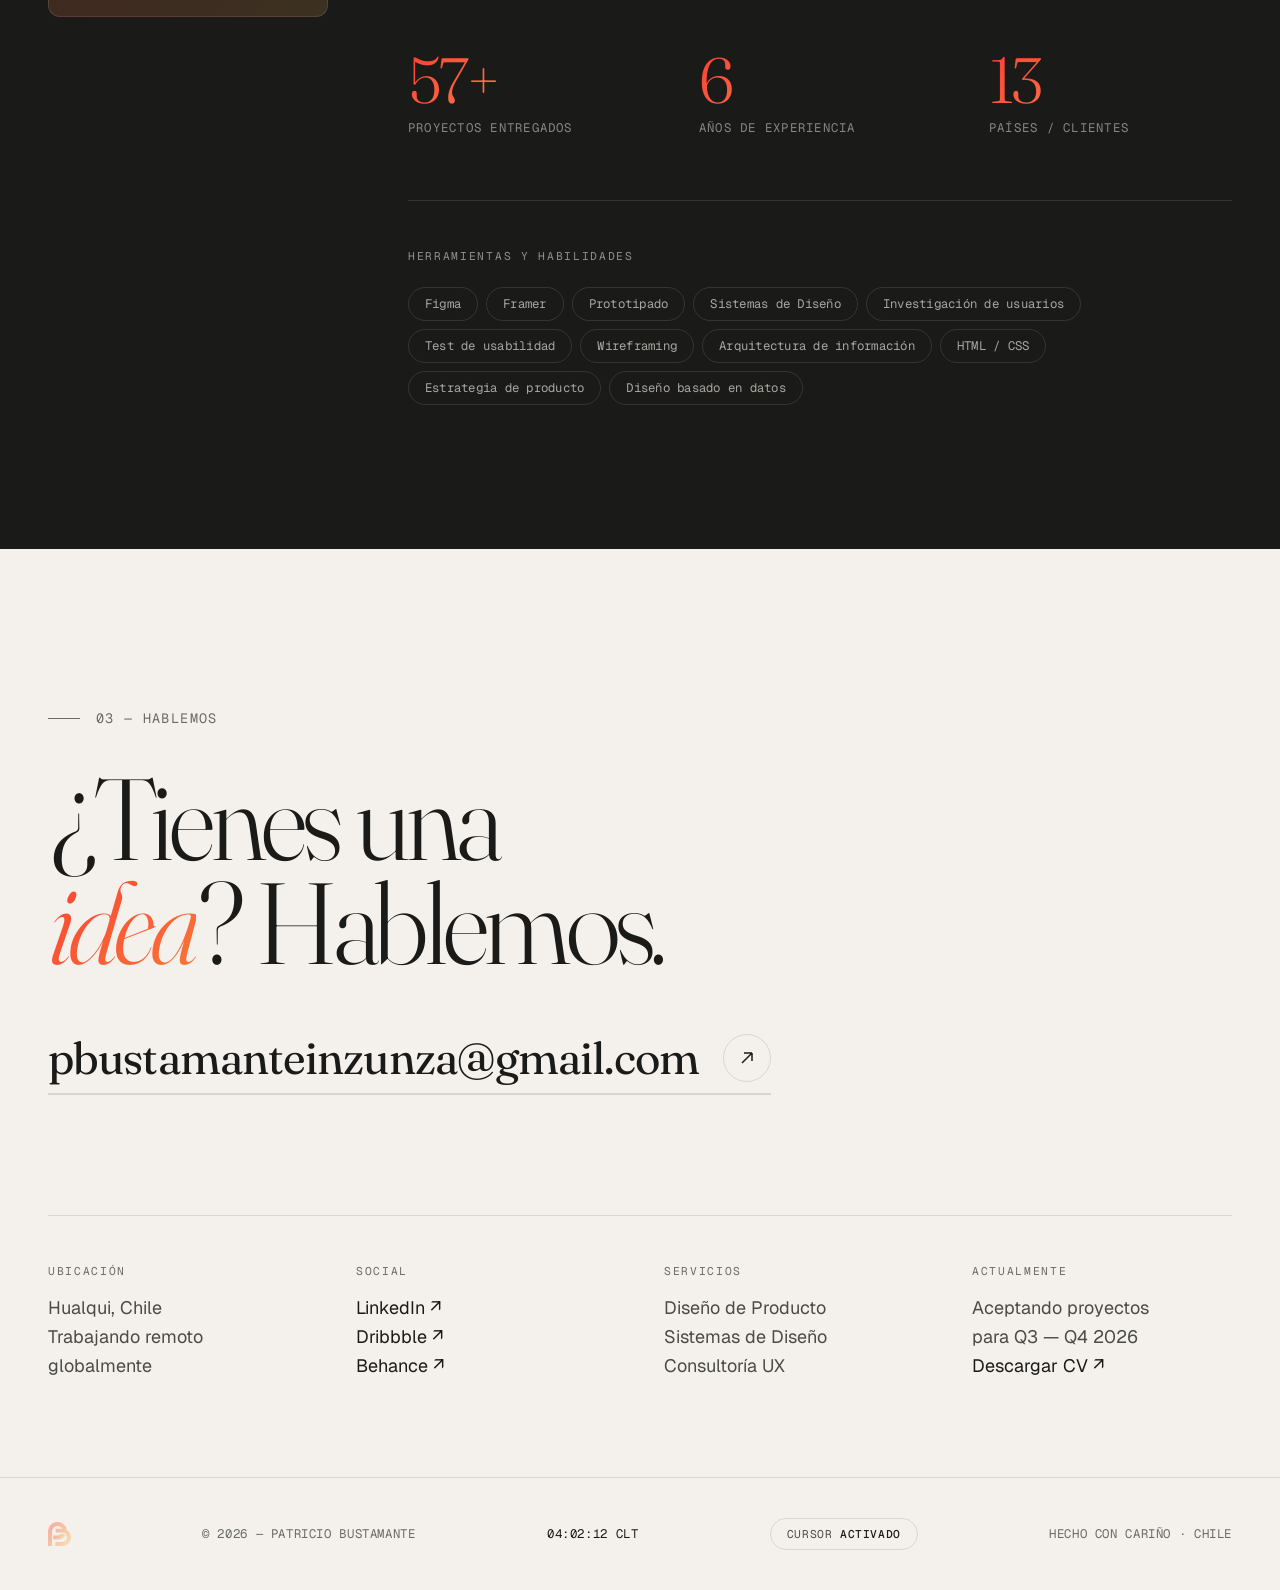
==== commit e01f916d: "prueba de componentes proyect" ====
--- a/index.html
+++ b/index.html
@@ -142,14 +142,7 @@
     <h2 class="section-title" id="work-title">Proyectos<br><em>recientes</em></h2>
   </div>
 
-  <div class="project-list reveal-stagger">
-    <project-card slug="betterfly-onboarding"></project-card>
-    <project-card slug="orbita-finance"></project-card>
-    <project-card slug="nimbus-studio"></project-card>
-    <project-card slug="mesa-co"></project-card>
-    <project-card slug="hojaverde"></project-card>
-    <project-card slug="atlas-coffee"></project-card>
-  </div>
+  <div class="project-list reveal-stagger" data-projects="recent"></div>
 
   <div class="projects-cta reveal">
     <a href="pages/work.html" class="btn magnetic">
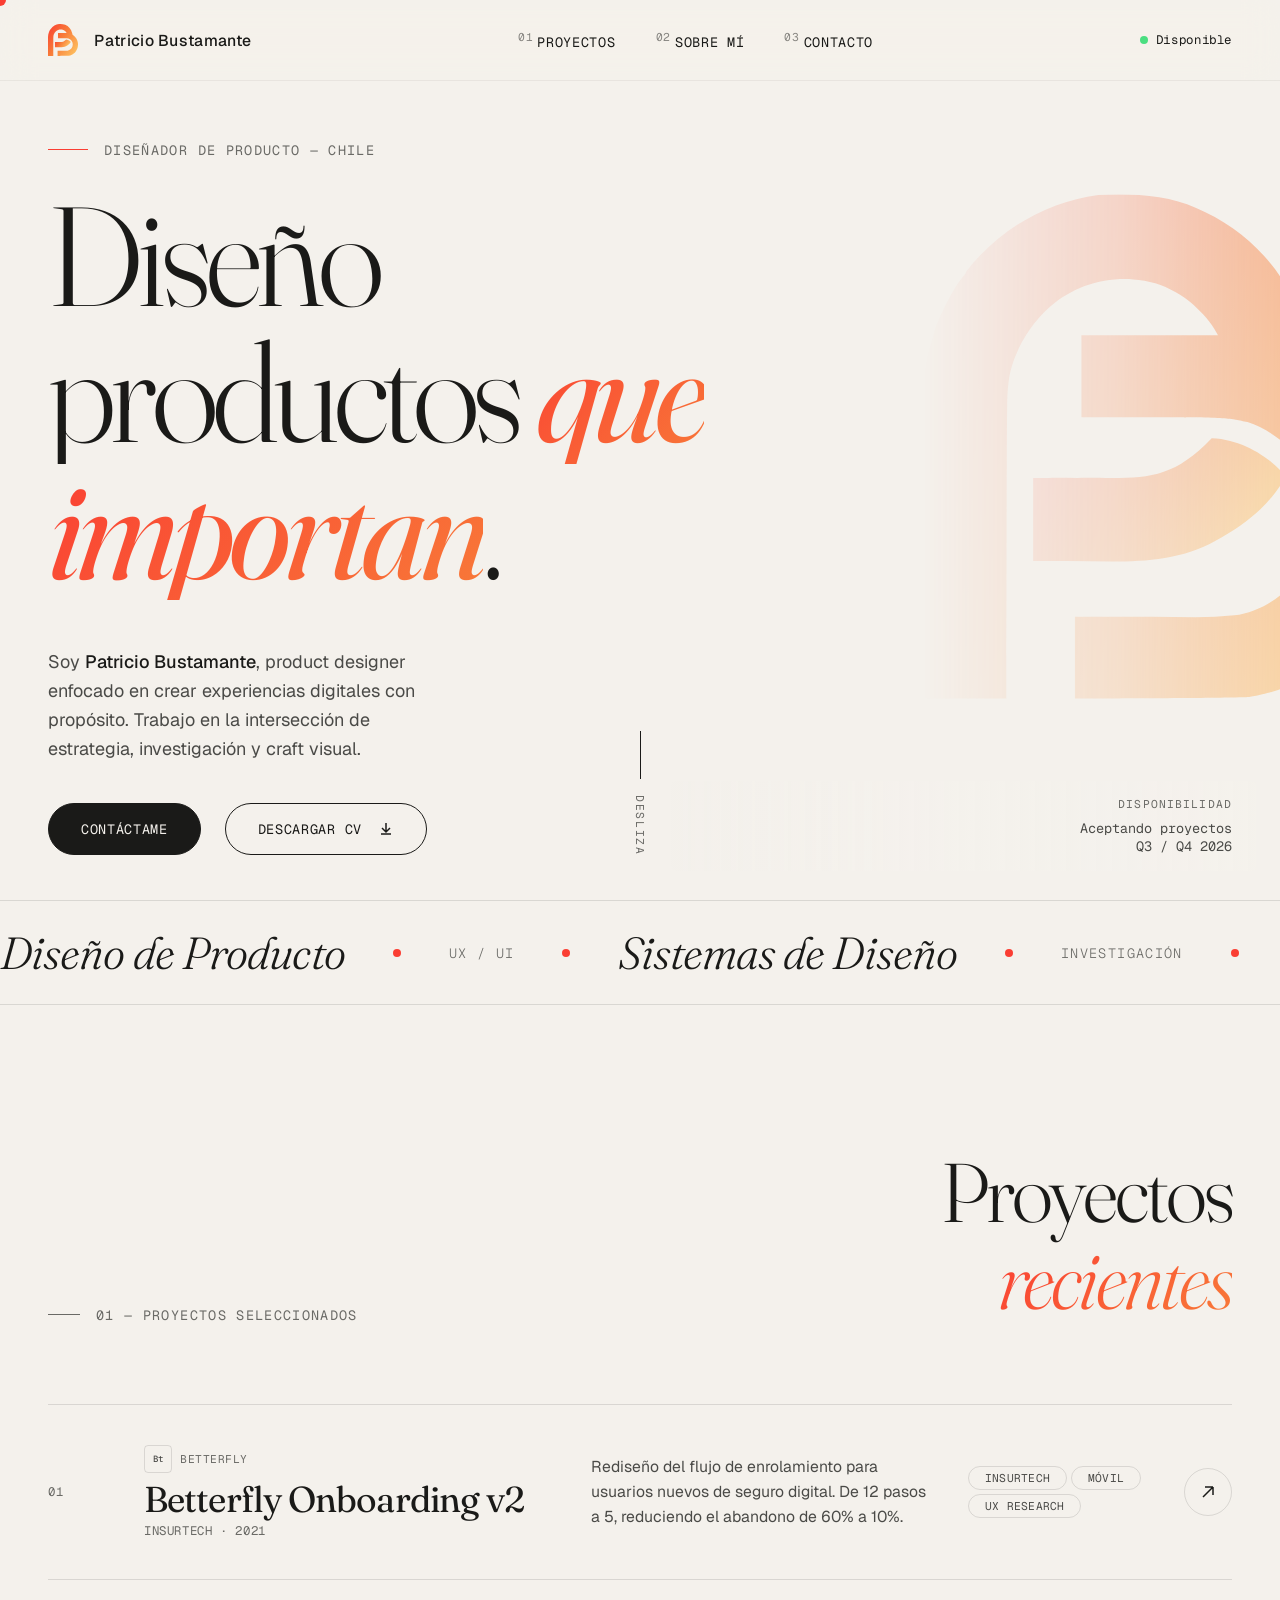
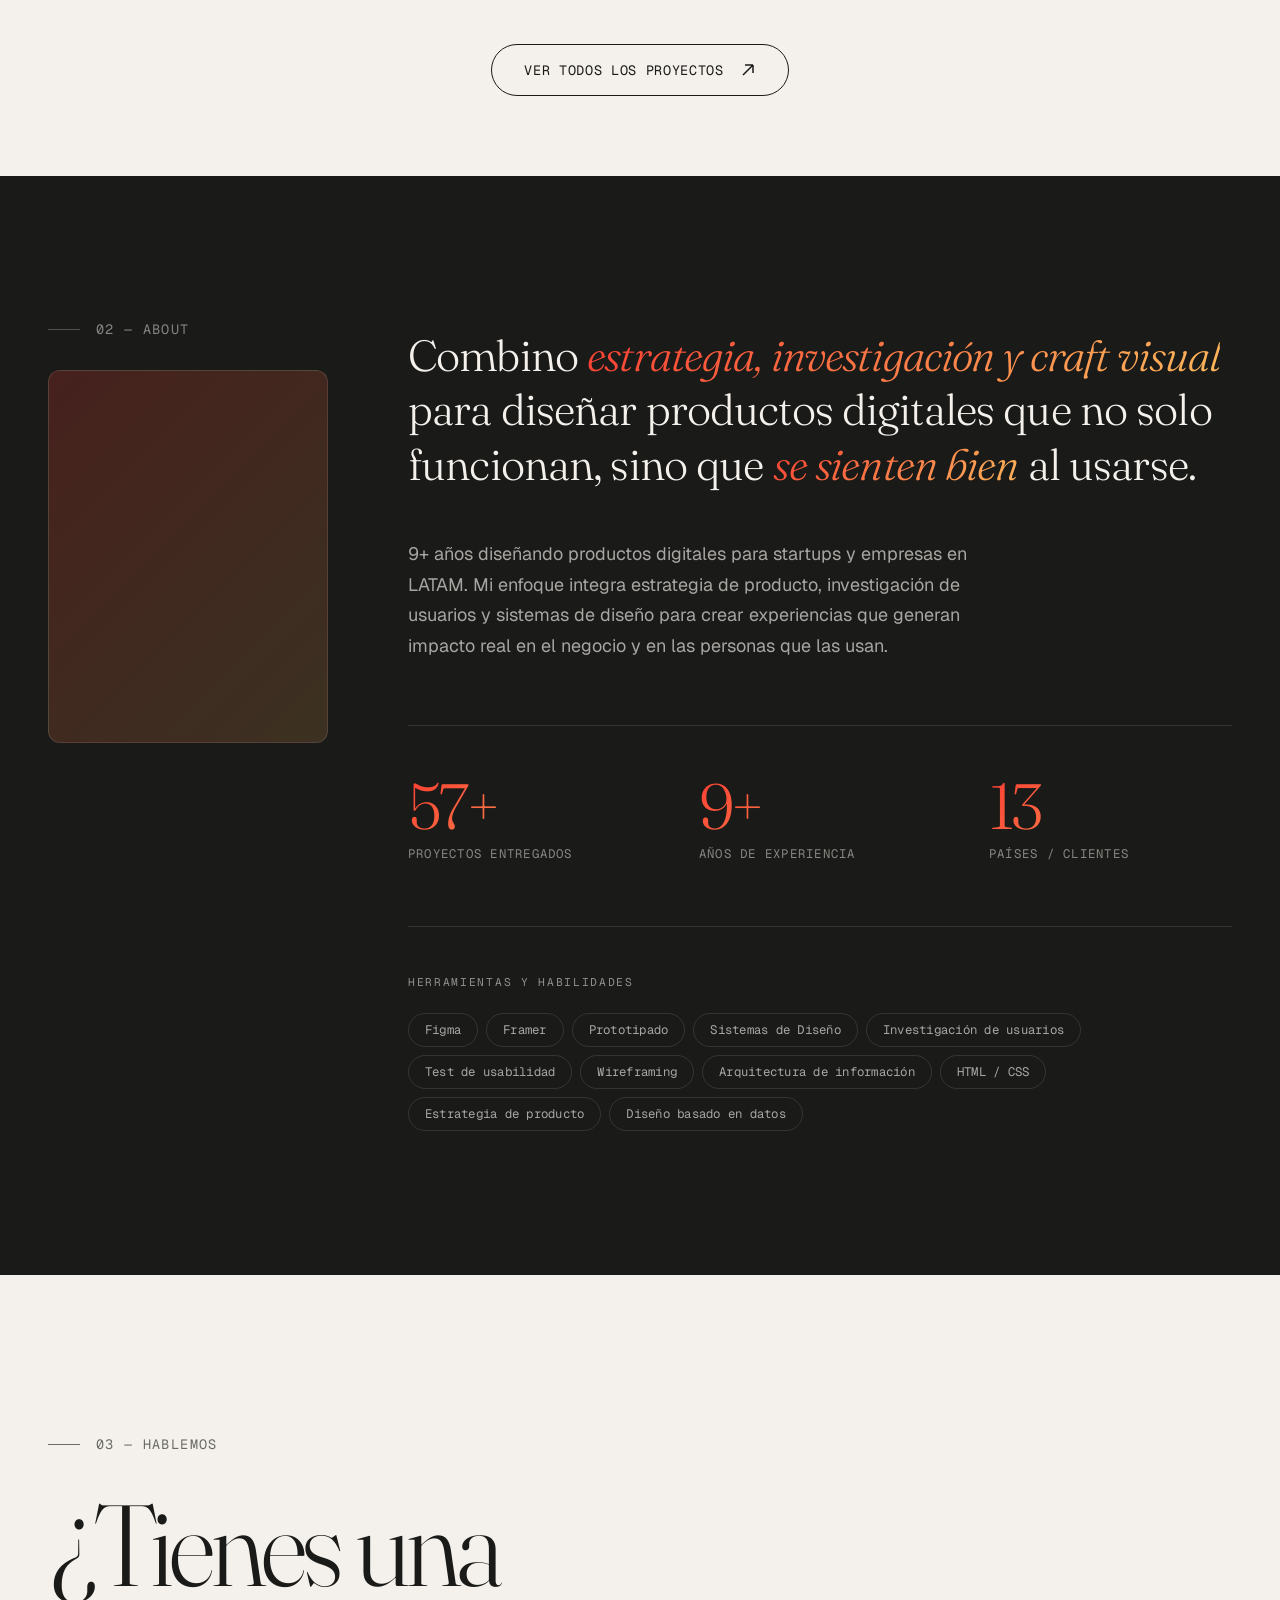
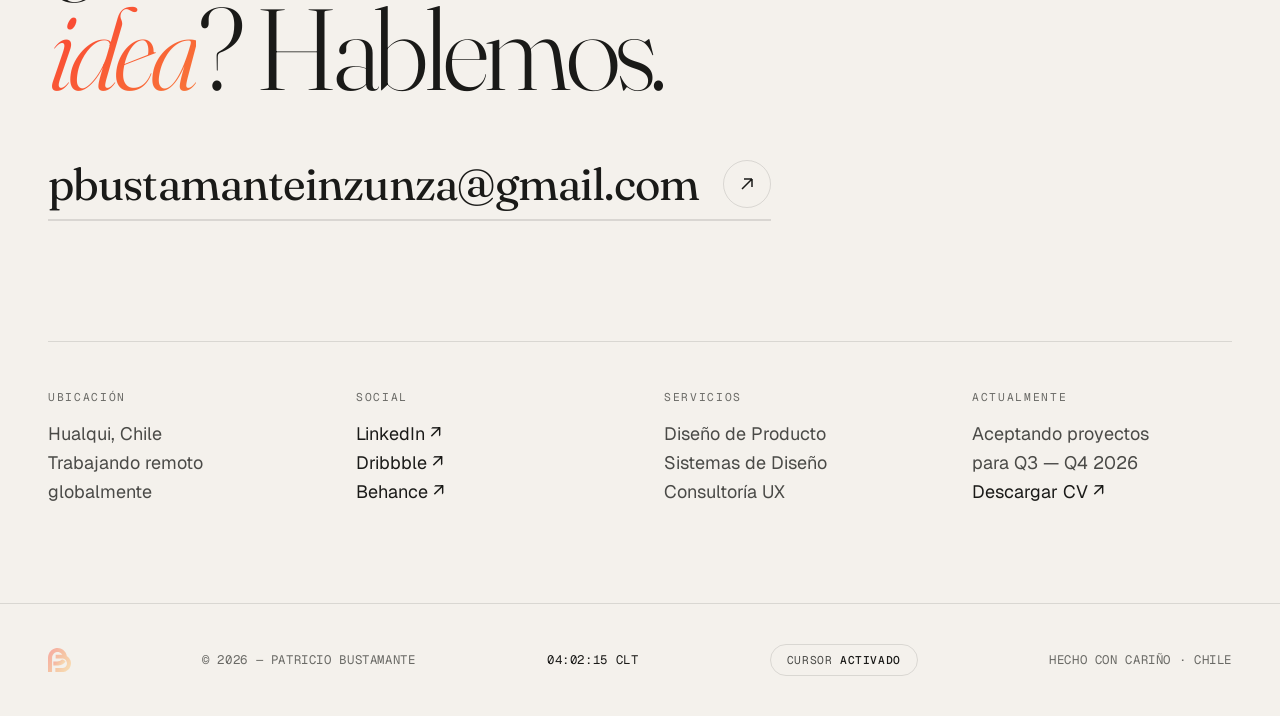
==== commit 6f30286c: "add cv" ====
--- a/index.html
+++ b/index.html
@@ -74,9 +74,20 @@
   </h1>
 
   <div class="hero-bottom">
-    <p class="hero-intro">
-      Soy <strong>Patricio Bustamante</strong>, product designer enfocado en crear experiencias digitales con propósito. Trabajo en la intersección de estrategia, investigación y craft visual.
-    </p>
+    <div class="hero-intro-wrap">
+      <p class="hero-intro">
+        Soy <strong>Patricio Bustamante</strong>, product designer enfocado en crear experiencias digitales con propósito. Trabajo en la intersección de estrategia, investigación y craft visual.
+      </p>
+      <div class="hero-actions">
+        <a href="#contacto" class="btn btn--primary magnetic">Contáctame</a>
+        <a href="https://drive.google.com/drive/folders/1GgpW7-X2UfmII-WAoxY3obS5fUp88HIr?usp=drive_link" class="btn btn--secondary magnetic" target="_blank" rel="noopener noreferrer">
+          Descargar CV
+          <svg class="btn-icon" viewBox="0 0 16 16" fill="none" stroke="currentColor" stroke-width="1.5" focusable="false" aria-hidden="true">
+            <path d="M8 2v8M4 7l4 4 4-4M3 13h10"/>
+          </svg>
+        </a>
+      </div>
+    </div>
     <div class="scroll-cue">
       <div class="scroll-cue-line"></div>
       <span class="scroll-cue-text">Desliza</span>
@@ -180,7 +191,7 @@
         Combino <em>estrategia, investigación y craft visual</em> para diseñar productos digitales que no solo funcionan, sino que <em>se sienten bien</em> al usarse.
       </h2>
       <p class="about-body reveal">
-        Seis años diseñando productos digitales para startups y empresas en LATAM. Mi enfoque integra pensamiento de producto, datos y un fuerte sentido estético para crear experiencias que generan impacto real en el negocio y en las personas que las usan.
+        9+ años diseñando productos digitales para startups y empresas en LATAM. Mi enfoque integra estrategia de producto, investigación de usuarios y sistemas de diseño para crear experiencias que generan impacto real en el negocio y en las personas que las usan.
       </p>
 
       <div class="stats-grid reveal-stagger">
@@ -189,7 +200,7 @@
           <div class="stat-label">Proyectos entregados</div>
         </div>
         <div class="stat">
-          <div class="stat-number">6</div>
+          <div class="stat-number">9+</div>
           <div class="stat-label">Años de experiencia</div>
         </div>
         <div class="stat">
--- a/design-system/css/organisms.css
+++ b/design-system/css/organisms.css
@@ -208,6 +208,35 @@
   color: var(--color-ink);
   font-weight: var(--weight-medium);
 }
+.hero-actions {
+  display: flex;
+  align-items: center;
+  gap: var(--space-3);
+  margin-top: var(--space-5);
+  flex-wrap: wrap;
+}
+.btn--primary {
+  background: var(--color-ink);
+  color: var(--color-bg);
+}
+.btn--primary:hover {
+  background: var(--color-accent);
+  border-color: var(--color-accent);
+  color: var(--color-bg);
+}
+.btn--secondary {
+  background: transparent;
+  color: var(--color-ink);
+}
+.btn-icon {
+  width: var(--space-2);
+  height: var(--space-2);
+  display: block;
+  transition: transform var(--duration-slow) var(--ease-out-back);
+}
+.btn--secondary:hover .btn-icon {
+  transform: translateY(2px);
+}
 
 /* ===== Page hero · cabecera de páginas internas ===== */
 .page-hero {
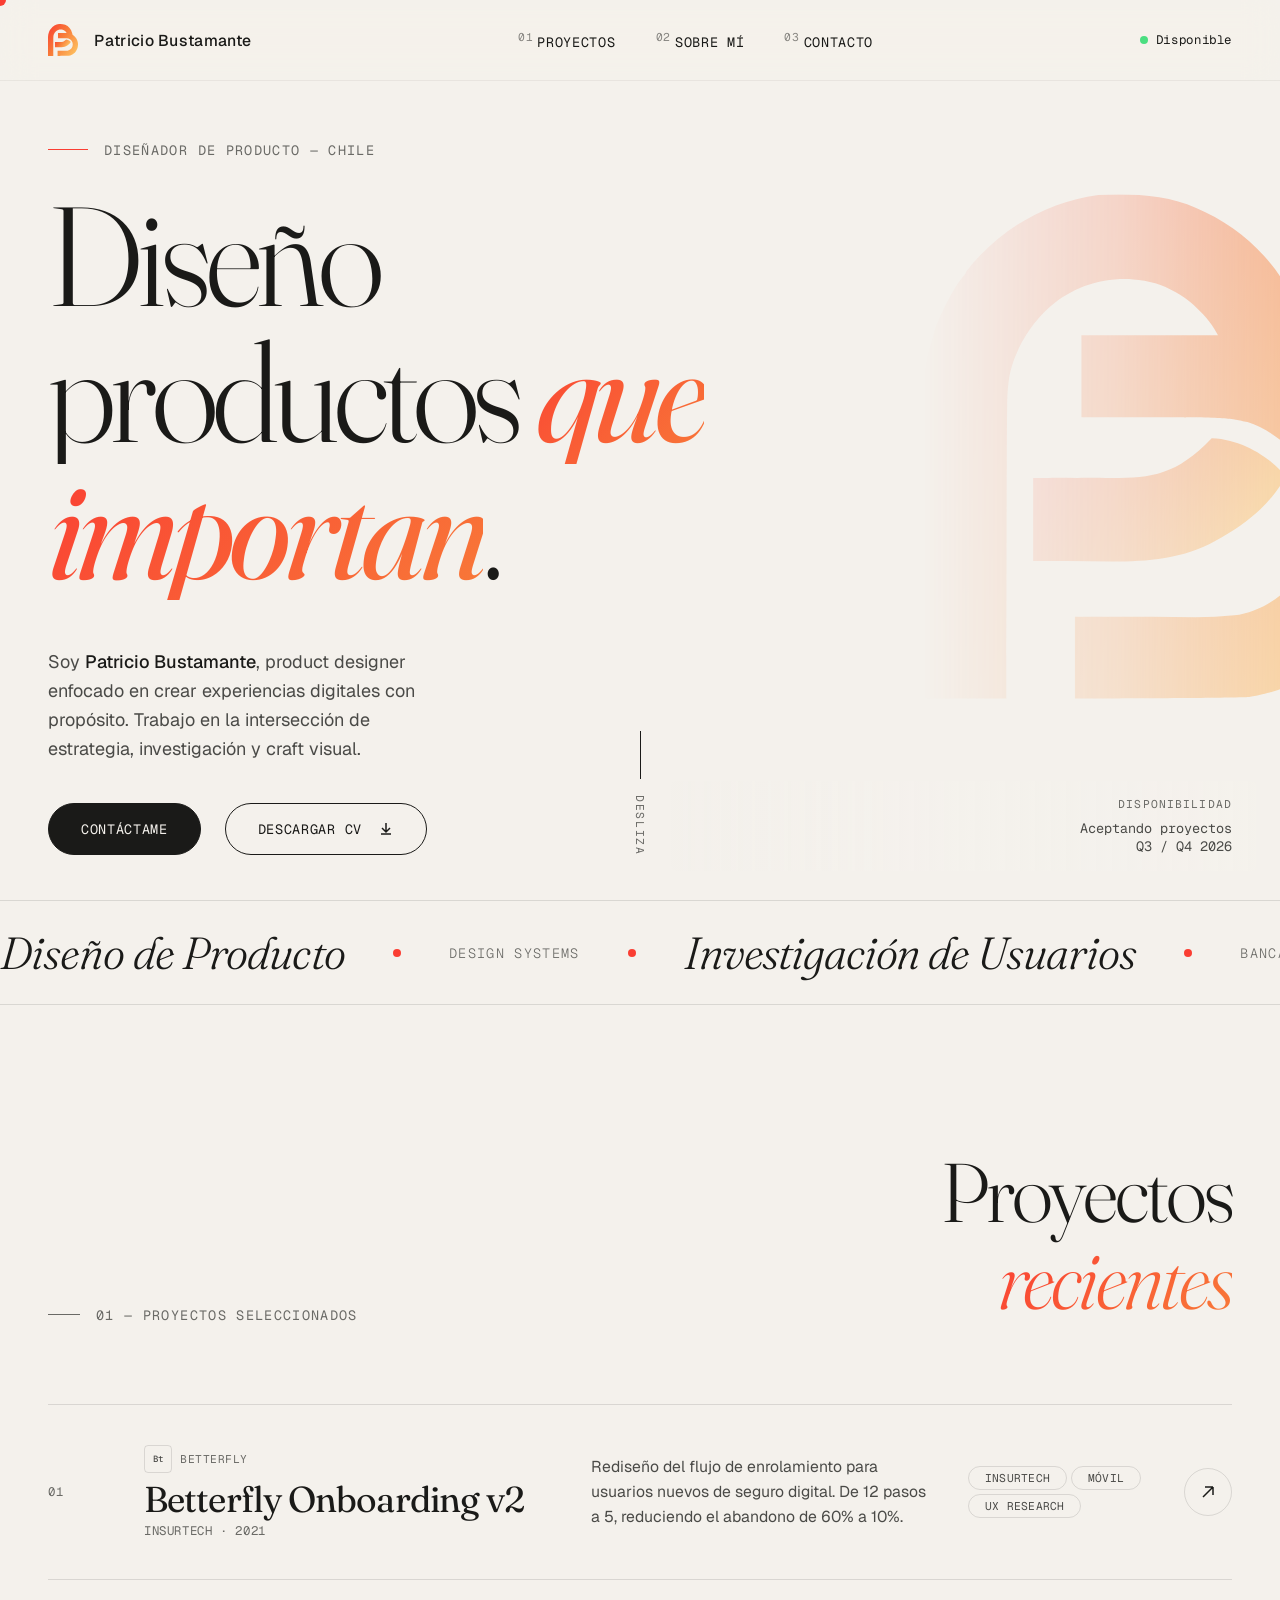
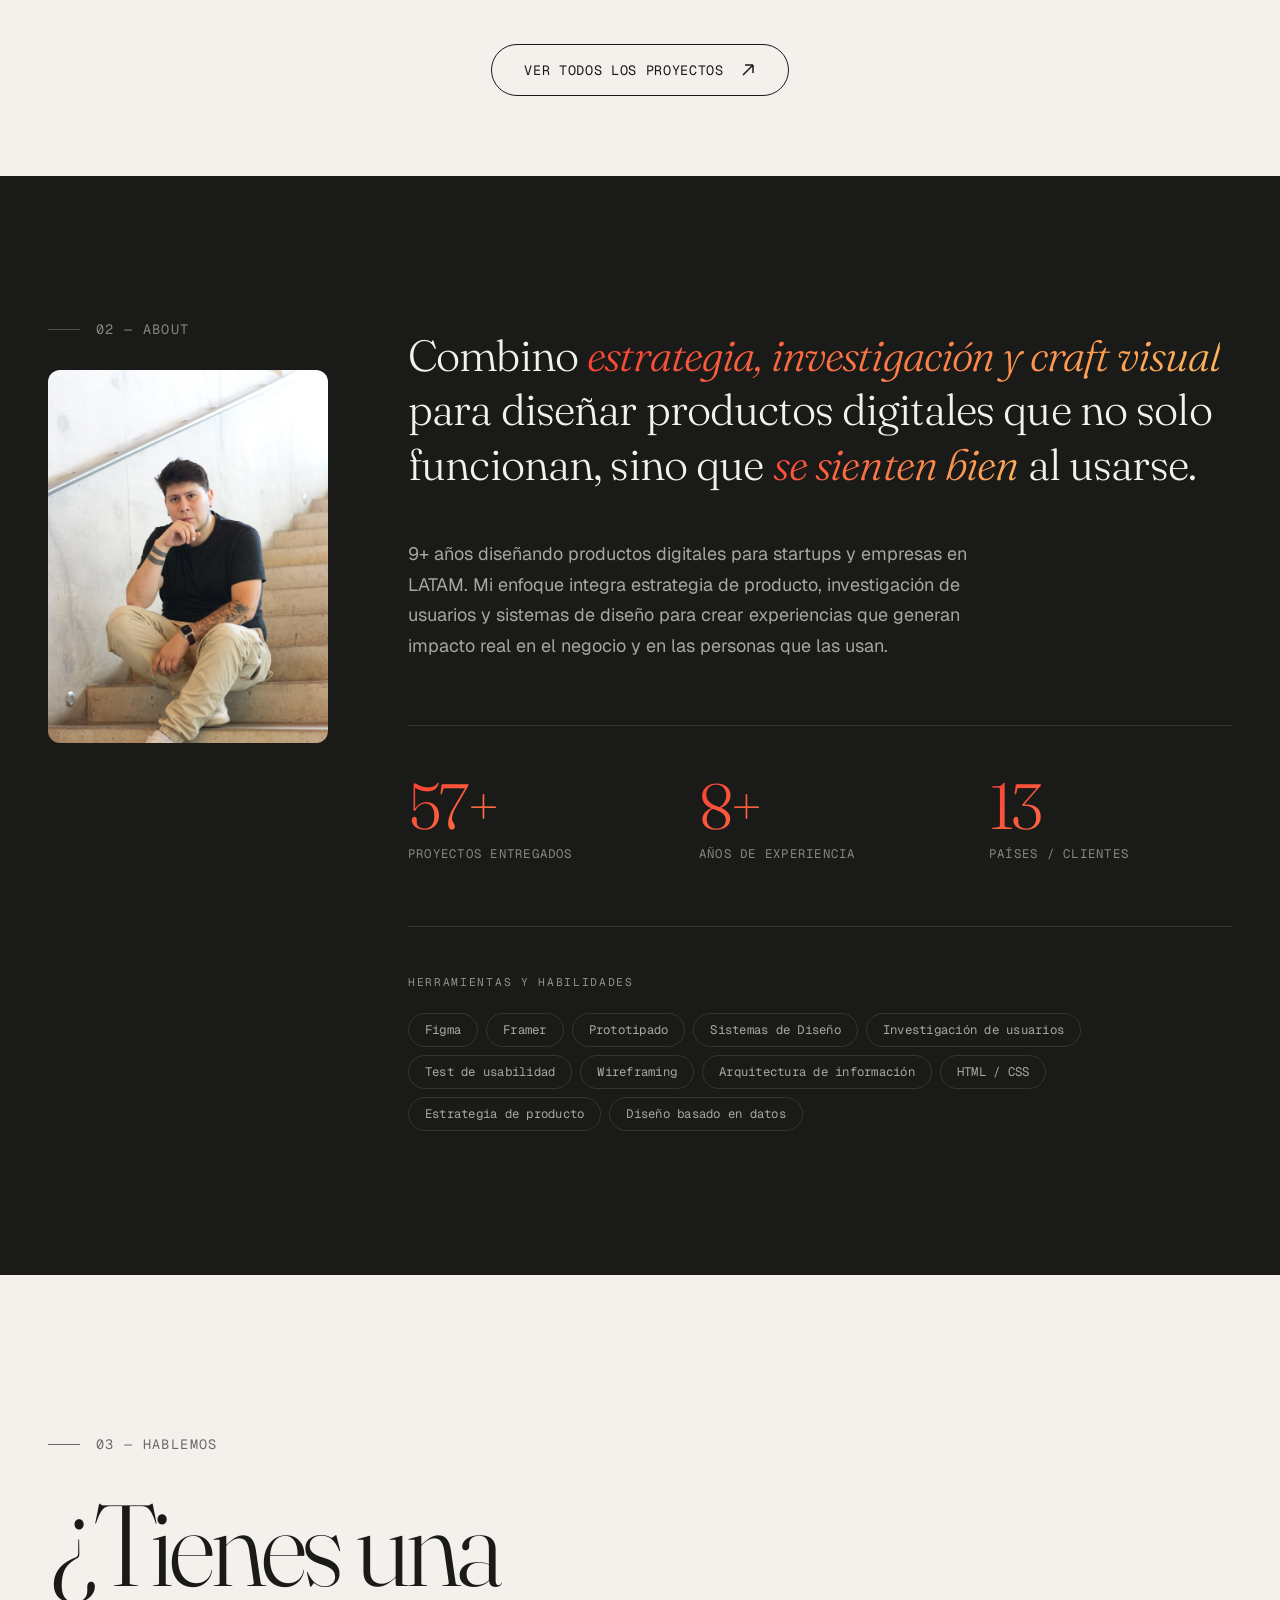
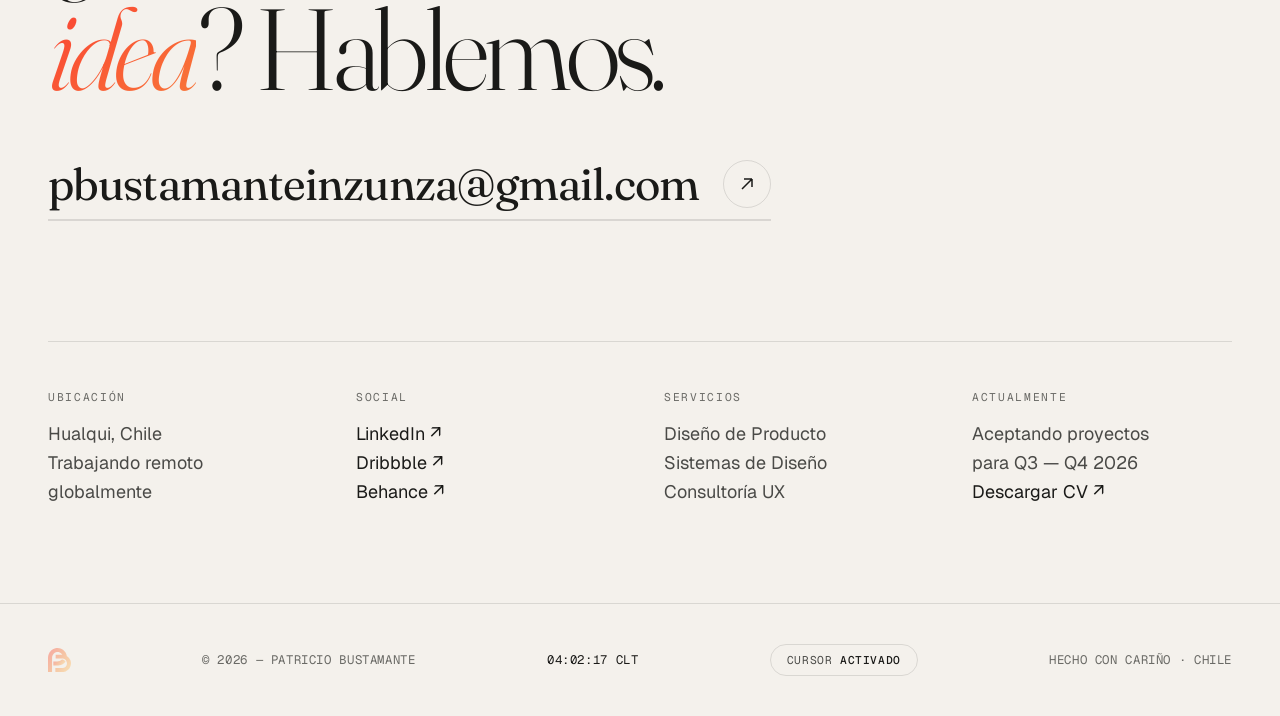
==== commit 4b51aa52: "add-photo" ====
--- a/index.html
+++ b/index.html
@@ -120,28 +120,44 @@
   <div class="marquee-track">
     <span class="marquee-item">Diseño de Producto</span>
     <span class="marquee-dot"></span>
-    <span class="marquee-item mono">UX / UI</span>
-    <span class="marquee-dot"></span>
-    <span class="marquee-item">Sistemas de Diseño</span>
-    <span class="marquee-dot"></span>
-    <span class="marquee-item mono">Investigación</span>
+    <span class="marquee-item mono">Design Systems</span>
+    <span class="marquee-dot"></span>
+    <span class="marquee-item">Investigación de Usuarios</span>
+    <span class="marquee-dot"></span>
+    <span class="marquee-item mono">Banca Digital</span>
+    <span class="marquee-dot"></span>
+    <span class="marquee-item">Estrategia de Producto</span>
+    <span class="marquee-dot"></span>
+    <span class="marquee-item mono">Arquitectura de Información</span>
     <span class="marquee-dot"></span>
     <span class="marquee-item">Prototipado</span>
     <span class="marquee-dot"></span>
-    <span class="marquee-item mono">Estrategia</span>
+    <span class="marquee-item mono">Data Driven Design</span>
+    <span class="marquee-dot"></span>
+    <span class="marquee-item">Diseño B2C / B2B</span>
+    <span class="marquee-dot"></span>
+    <span class="marquee-item mono">Usability Testing</span>
     <span class="marquee-dot"></span>
     <!-- Duplicate for seamless loop -->
     <span class="marquee-item">Diseño de Producto</span>
     <span class="marquee-dot"></span>
-    <span class="marquee-item mono">UX / UI</span>
-    <span class="marquee-dot"></span>
-    <span class="marquee-item">Sistemas de Diseño</span>
-    <span class="marquee-dot"></span>
-    <span class="marquee-item mono">Investigación</span>
+    <span class="marquee-item mono">Design Systems</span>
+    <span class="marquee-dot"></span>
+    <span class="marquee-item">Investigación de Usuarios</span>
+    <span class="marquee-dot"></span>
+    <span class="marquee-item mono">Banca Digital</span>
+    <span class="marquee-dot"></span>
+    <span class="marquee-item">Estrategia de Producto</span>
+    <span class="marquee-dot"></span>
+    <span class="marquee-item mono">Arquitectura de Información</span>
     <span class="marquee-dot"></span>
     <span class="marquee-item">Prototipado</span>
     <span class="marquee-dot"></span>
-    <span class="marquee-item mono">Estrategia</span>
+    <span class="marquee-item mono">Data Driven Design</span>
+    <span class="marquee-dot"></span>
+    <span class="marquee-item">Diseño B2C / B2B</span>
+    <span class="marquee-dot"></span>
+    <span class="marquee-item mono">Usability Testing</span>
     <span class="marquee-dot"></span>
   </div>
 </div>
@@ -165,24 +181,15 @@
   </div>
 </section>
 
-<!-- Preview floating element (decorative, follows cursor) -->
-<div class="project-preview" id="preview" aria-hidden="true">
-  <div class="project-preview-inner" id="previewInner">
-    <span class="preview-title"></span>
-    <span class="preview-type"></span>
-  </div>
-</div>
+
 
 <!-- About -->
 <section class="about" id="about" aria-labelledby="about-headline">
   <div class="about-layout">
     <div class="about-sidebar">
       <p class="section-label reveal">02 — About</p>
-      <div class="about-photo-placeholder reveal" aria-hidden="true">
-        <svg viewBox="0 0 120 120" fill="none" xmlns="http://www.w3.org/2000/svg" focusable="false">
-          <path d="M509.62 532.77C545.17 513.5 577 489.71 596.05 454C596.05 449.33 557.95 407.92 505.35 406.04C453.8 459.94 420.22 455.14 350.45 454.94C335.2 455.42 319.59 454.56 304.26 454.98H285.13V557.62H322.3V557.55C385.22 557.21 452.64 564.87 509.63 532.77H509.62Z" fill="currentColor" transform="translate(-148, -105) scale(0.155)" opacity="0.5"/>
-          <path d="M731.15 449.71C720.14 406.95 696.2 368.47 662.77 339.1C655.78 331.94 647 324.92 636.87 318.66C636.77 318.54 636.6 318.44 636.4 318.37C635.21 317.64 634.01 316.92 632.79 316.22C632.08 315.81 631.38 315.42 630.67 315.03C630.37 312.82 630.04 310.59 629.65 308.34C627.92 298.16 625.49 288.55 622.58 279.78C604.36 207.09 553.34 150.17 485.5 121.68C451.18 105.88 404.39 103.27 365.5 105.88C301 114.37 242.34 149.27 202.8 199.98C201.63 200.38 202.32 202.94 201.2 203.38C187.64 218.1 165.87 260.63 162 279.68C157.17 294.04 153.78 306.01 151.5 323.68C148.1 349.98 148.1 351.68 148 538.38C148 605.66 148 648.3 148.1 675.39V727.1H251.97V675.39C252.13 647.56 252.2 603.53 252.31 533.78C252.36 498.66 252.43 463.53 252.59 428.41C252.68 407.51 252.78 386.61 253.05 365.7C253.3 345.87 254.51 327.22 261.69 308.57C271.24 283.74 285.71 261.87 305.63 244.26C333.76 219.39 371.2 207.43 408.55 210.13C417.74 210.79 426.98 212.21 435.81 214.88C452.72 220.53 469.18 228.96 482.44 241C493.53 251.07 504.75 263.03 511.72 276.42C512.06 277.08 513 278.34 513 279.08H344.63V285.26H344.7V380.06C344.7 380.06 385.41 380.06 385.41 380.04C397.63 380.11 413.5 380.15 433.99 380.18C526.69 380.18 527.93 381.56 549.49 386.18C575.52 394.35 601.71 413.72 617.49 439.68C643.08 481.79 640.94 538.94 611.03 578.33C593.09 601.97 563.52 621.24 533.28 624.58C499.82 628.27 465.26 626.21 431.69 626.18H338.29C338.29 626.18 338.23 626.19 338.2 626.21H336.61V727.09C336.61 727.09 364.79 727.09 364.79 727.07C420.14 727.23 546.53 726.24 551.49 725.37C573.48 721.34 579.48 719.1 596.79 713.17C695.31 679.42 750.81 570.33 735.43 470.56C734.34 463.51 732.91 456.55 731.15 449.7V449.71Z" fill="currentColor" transform="translate(-148, -105) scale(0.155)" opacity="0.5"/>
-        </svg>
+      <div class="about-photo reveal">
+        <img src="assets/photo-perfil.webp" alt="Patricio Bustamante — Product Designer" width="400" height="500" loading="lazy">
       </div>
     </div>
 
--- a/design-system/css/molecules.css
+++ b/design-system/css/molecules.css
@@ -372,56 +372,6 @@
   transform: rotate(-45deg) scale(1.1);
 }
 
-/* ===== Project preview · card flotante que sigue al cursor ===== */
-.project-preview {
-  position: fixed;
-  pointer-events: none;
-  width: 360px;                /* 45 × 8 */
-  height: 240px;               /* 30 × 8 */
-  border-radius: var(--radius-lg);
-  overflow: hidden;
-  opacity: 0;
-  transform: translate(-50%, -50%) scale(0.8) rotate(-2deg);
-  transition:
-    opacity var(--duration-slow) ease,
-    transform var(--duration-slow) var(--ease-out-expo);
-  z-index: var(--z-floating);
-  box-shadow: var(--shadow-card);
-}
-.project-preview.active {
-  opacity: 1;
-  transform: translate(-50%, -50%) scale(1) rotate(0deg);
-}
-.project-preview-inner {
-  width: 100%;
-  height: 100%;
-  display: flex;
-  flex-direction: column;
-  align-items: center;
-  justify-content: center;
-  gap: var(--space-1);
-}
-.project-preview-inner .preview-title {
-  font-family: var(--font-display);
-  font-style: italic;
-  font-size: var(--text-xl);
-  color: rgba(255, 255, 255, 0.95);
-  letter-spacing: var(--tracking-snug);
-}
-.project-preview-inner .preview-type {
-  font-family: var(--font-mono);
-  font-size: var(--text-2xs);
-  text-transform: uppercase;
-  letter-spacing: var(--tracking-widest);
-  color: rgba(255, 255, 255, 0.6);
-}
-.preview-1 { background: linear-gradient(135deg, #fa3e33 0%, #c1281f 100%); }
-.preview-2 { background: linear-gradient(135deg, #1a3a52 0%, #0f2233 100%); }
-.preview-3 { background: linear-gradient(135deg, #d4c4a8 0%, #8a7456 100%); }
-.preview-3 .preview-title,
-.preview-3 .preview-type { color: #2a1f10; }
-.preview-4 { background: linear-gradient(135deg, #2d4a3e 0%, #14241c 100%); }
-.preview-5 { background: linear-gradient(135deg, #f87a38 0%, #c45a20 100%); }
 
 /* ===== Stat · número + etiqueta (about) ===== */
 .stat {
--- a/design-system/css/organisms.css
+++ b/design-system/css/organisms.css
@@ -332,20 +332,18 @@
   margin-bottom: var(--space-4);
 }
 .about-sidebar .section-label::before { background: var(--color-line-strong); }
-.about-photo-placeholder {
+.about-photo {
   width: 100%;
   aspect-ratio: 3 / 4;
   border-radius: var(--radius-lg);
-  background: linear-gradient(135deg, rgba(250,62,51,0.2), rgba(253,184,91,0.15));
-  border: 1px solid var(--color-line-light);
-  display: flex;
-  align-items: center;
-  justify-content: center;
-}
-.about-photo-placeholder svg {
-  width: var(--space-6);
-  height: auto;
-  opacity: 0.3;
+  overflow: hidden;
+}
+.about-photo img {
+  width: 100%;
+  height: 100%;
+  object-fit: cover;
+  object-position: center top;
+  display: block;
 }
 .about-content { padding-top: var(--space-1); }
 .about-headline {
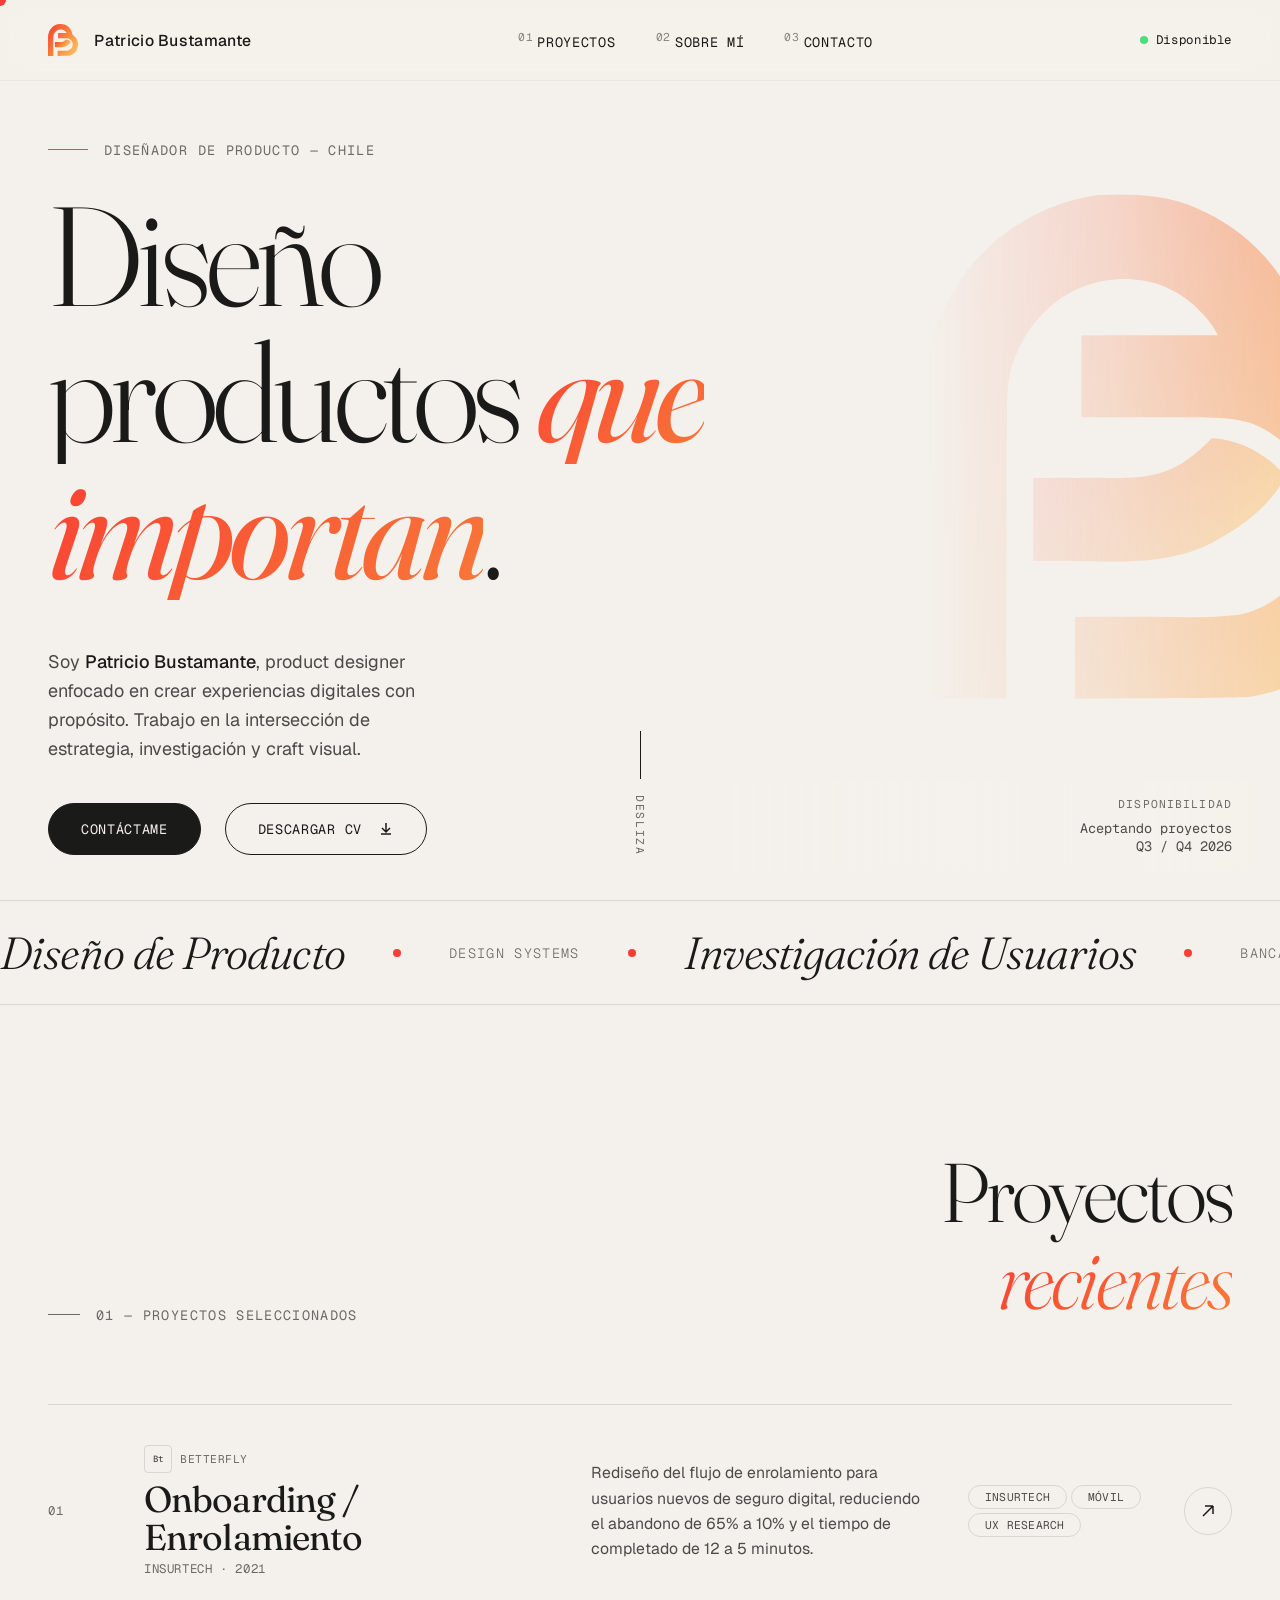
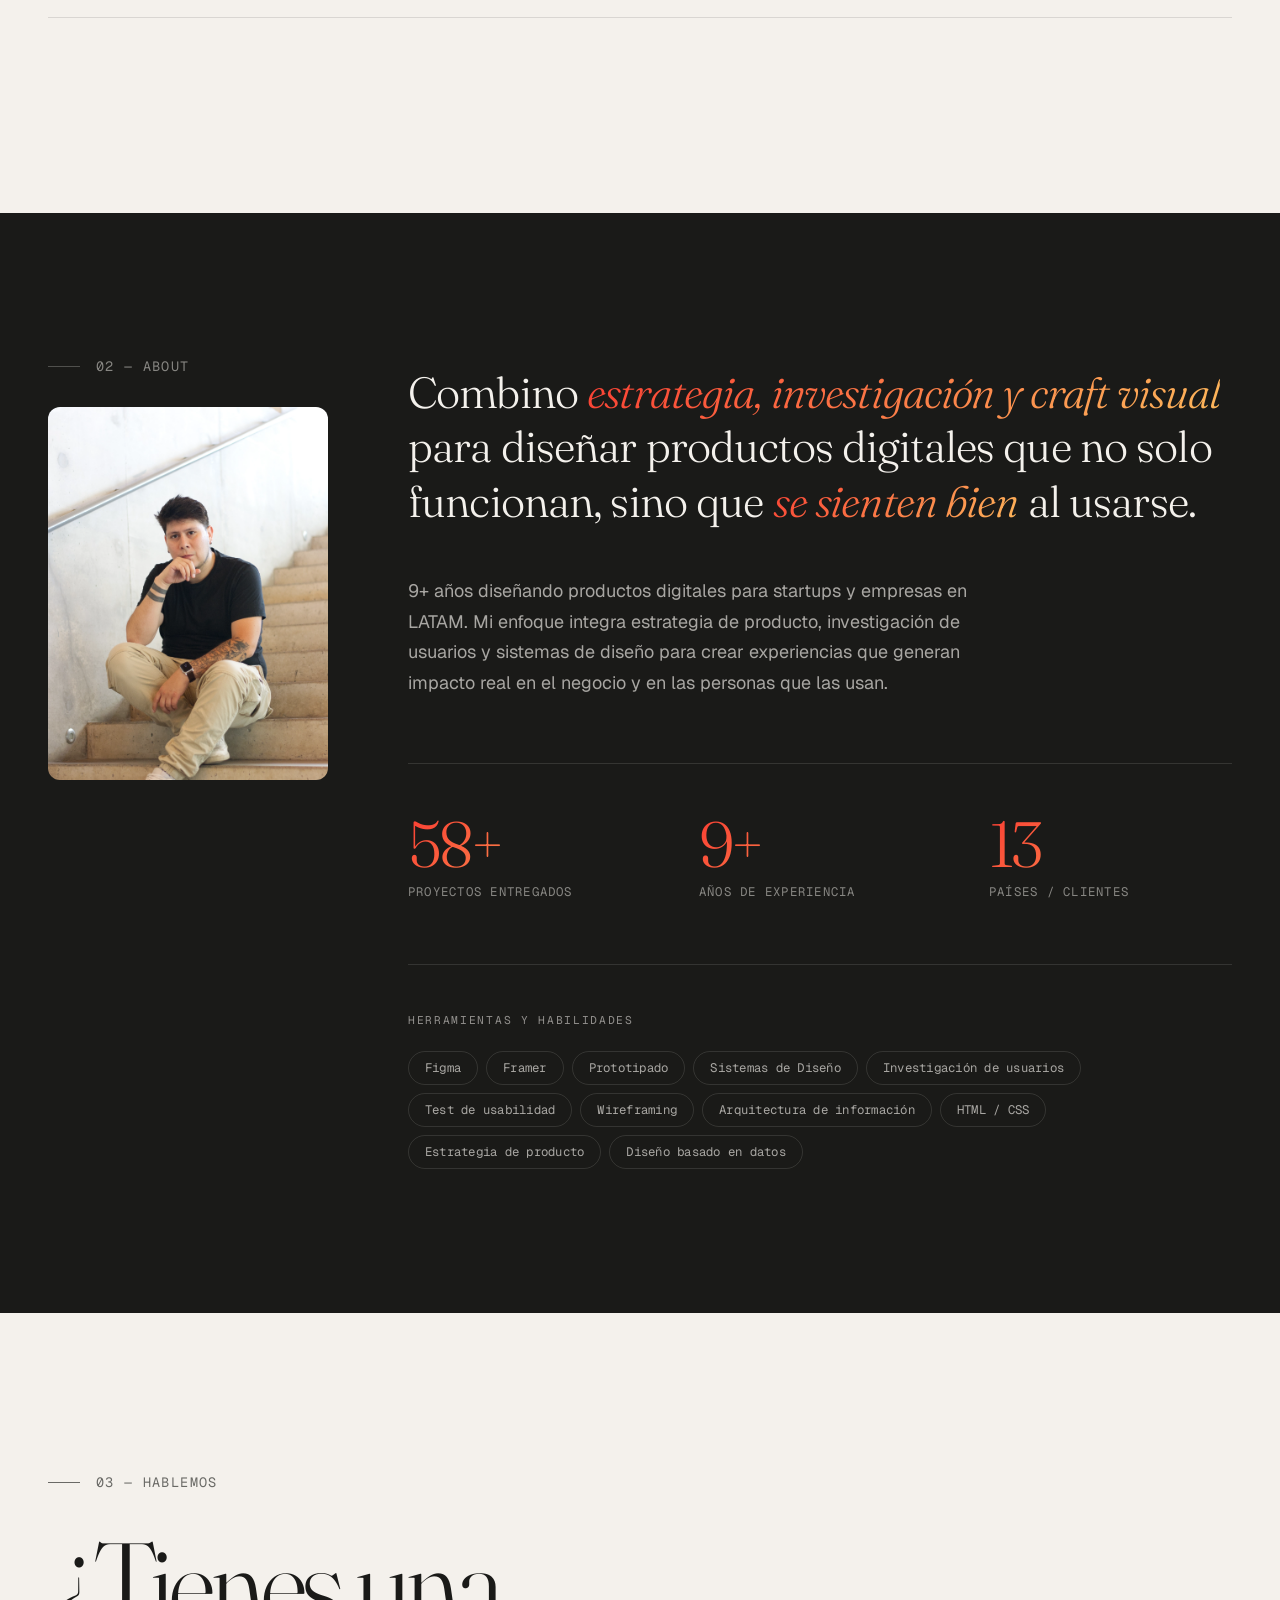
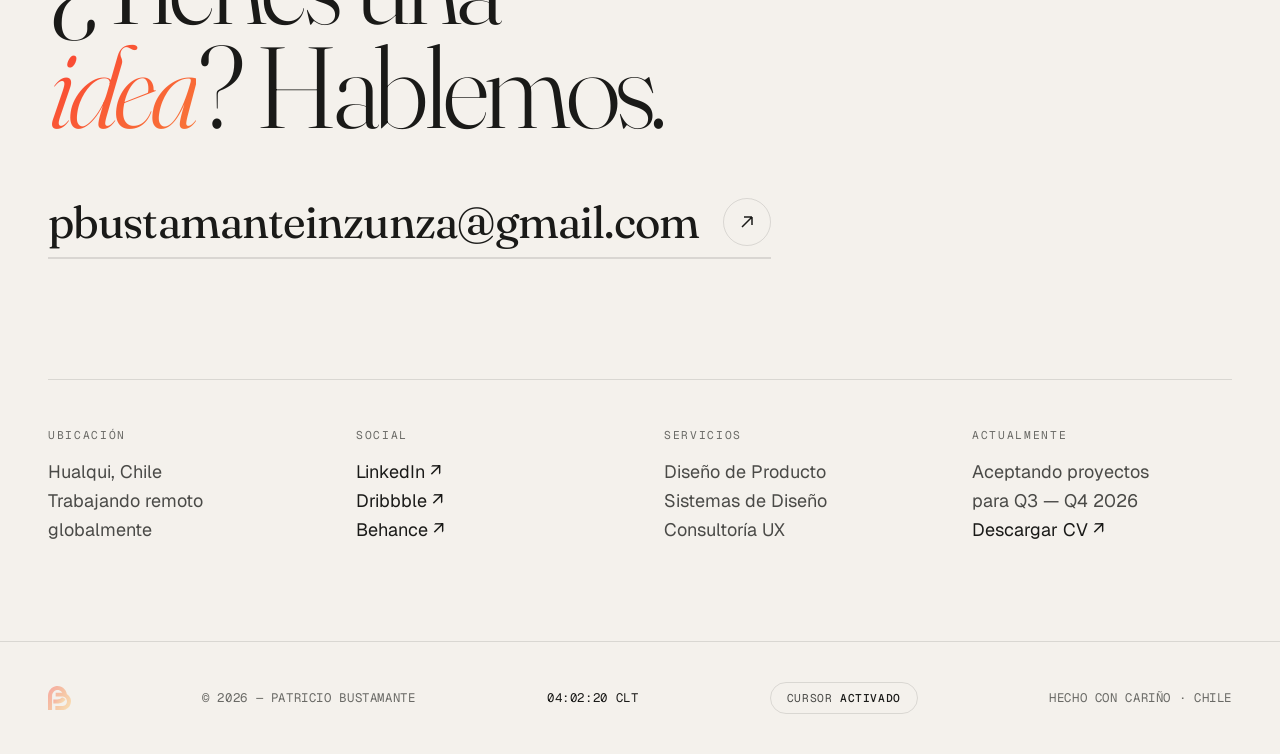
==== commit 952fc7f4: "add proyect" ====
--- a/index.html
+++ b/index.html
@@ -79,7 +79,7 @@
         Soy <strong>Patricio Bustamante</strong>, product designer enfocado en crear experiencias digitales con propósito. Trabajo en la intersección de estrategia, investigación y craft visual.
       </p>
       <div class="hero-actions">
-        <a href="#contacto" class="btn btn--primary magnetic">Contáctame</a>
+        <a href="mailto:pbustamanteinzunza@gmail.com" class="btn btn--primary magnetic">Contáctame</a>
         <a href="https://drive.google.com/drive/folders/1GgpW7-X2UfmII-WAoxY3obS5fUp88HIr?usp=drive_link" class="btn btn--secondary magnetic" target="_blank" rel="noopener noreferrer">
           Descargar CV
           <svg class="btn-icon" viewBox="0 0 16 16" fill="none" stroke="currentColor" stroke-width="1.5" focusable="false" aria-hidden="true">
--- a/design-system/css/organisms.css
+++ b/design-system/css/organisms.css
@@ -1040,6 +1040,109 @@
   color: var(--color-ink-soft);
 }
 
+/* ── Info del proyecto · grid de 4 datos ── */
+.pj-info {
+  border-top: 1px solid var(--color-line);
+}
+.pj-info-grid {
+  display: grid;
+  grid-template-columns: repeat(4, 1fr);
+  gap: var(--space-6);
+}
+.pj-info-item {
+  display: flex;
+  flex-direction: column;
+  gap: var(--space-1);
+}
+.pj-info-label {
+  font-family: var(--font-mono);
+  font-size: var(--text-2xs);
+  text-transform: uppercase;
+  letter-spacing: var(--tracking-mega);
+  color: var(--color-ink-mute);
+}
+.pj-info-value {
+  font-size: var(--text-base);
+  color: var(--color-ink);
+  font-weight: var(--weight-medium);
+}
+
+/* ── Objetivo principal ── */
+.pj-main-objective {
+  font-size: var(--text-lg);
+  font-style: italic;
+  color: var(--color-ink-soft);
+  border-left: 2px solid var(--color-accent);
+  padding-left: var(--space-4);
+}
+
+/* ── Two-col layout para Procesos / Herramientas ── */
+.pj-two-col {
+  display: grid;
+  grid-template-columns: 1fr 1fr;
+  gap: var(--space-8);
+  margin-top: var(--space-8);
+}
+
+/* ── Métricas · grid de cards ── */
+.pj-metrics-grid {
+  display: grid;
+  grid-template-columns: repeat(4, 1fr);
+  gap: var(--space-4);
+  padding: 0 var(--container-px) var(--section-py);
+}
+.pj-metric-card {
+  background: rgba(255,255,255,0.07);
+  border: 1px solid rgba(255,255,255,0.12);
+  border-radius: var(--radius-lg);
+  padding: var(--space-5);
+  display: flex;
+  flex-direction: column;
+  gap: var(--space-2);
+}
+.pj-metric-label {
+  font-family: var(--font-mono);
+  font-size: var(--text-2xs);
+  text-transform: uppercase;
+  letter-spacing: var(--tracking-wider);
+  color: var(--color-ink-on-dark-mute);
+}
+.pj-metric-value {
+  font-family: var(--font-display);
+  font-size: var(--display-xs);
+  font-weight: var(--weight-light);
+  color: var(--color-bg);
+  line-height: 1;
+}
+.pj-metric-row {
+  display: flex;
+  gap: var(--space-3);
+  margin-top: var(--space-1);
+}
+.pj-metric-before,
+.pj-metric-after {
+  display: flex;
+  flex-direction: column;
+  font-family: var(--font-mono);
+  font-size: var(--text-xs);
+  color: var(--color-ink-on-dark-mute);
+}
+.pj-metric-before span,
+.pj-metric-after span {
+  font-size: var(--text-2xs);
+  opacity: 0.6;
+  margin-bottom: 2px;
+}
+.pj-metric-change {
+  font-family: var(--font-mono);
+  font-size: var(--text-sm);
+  color: var(--color-accent);
+  font-weight: var(--weight-medium);
+  margin-top: auto;
+  padding-top: var(--space-2);
+  border-top: 1px solid rgba(255,255,255,0.1);
+}
+
 /* ===== Footer · pie de página ===== */
 footer {
   padding: var(--space-5) var(--container-px);
--- a/design-system/css/layout.css
+++ b/design-system/css/layout.css
@@ -242,6 +242,12 @@
   .project-outcome { padding: var(--section-py-mobile) var(--container-px-mobile); }
   .outcome-grid { grid-template-columns: 1fr; gap: var(--space-4); }
   .project-next { padding: var(--space-8) var(--container-px-mobile); }
+  .pj-info-grid { grid-template-columns: 1fr 1fr; gap: var(--space-4); }
+  .pj-two-col { grid-template-columns: 1fr; gap: var(--space-6); }
+  .pj-metrics-grid {
+    grid-template-columns: 1fr 1fr;
+    padding: 0 var(--container-px-mobile) var(--section-py-mobile);
+  }
 }
 
 /* ----- ≤ 480px · móvil pequeño ----- */
@@ -255,4 +261,6 @@
     gap: var(--space-3);
   }
   .project-meta-grid { grid-template-columns: 1fr; }
-}
+  .pj-info-grid { grid-template-columns: 1fr; }
+  .pj-metrics-grid { grid-template-columns: 1fr; }
+}
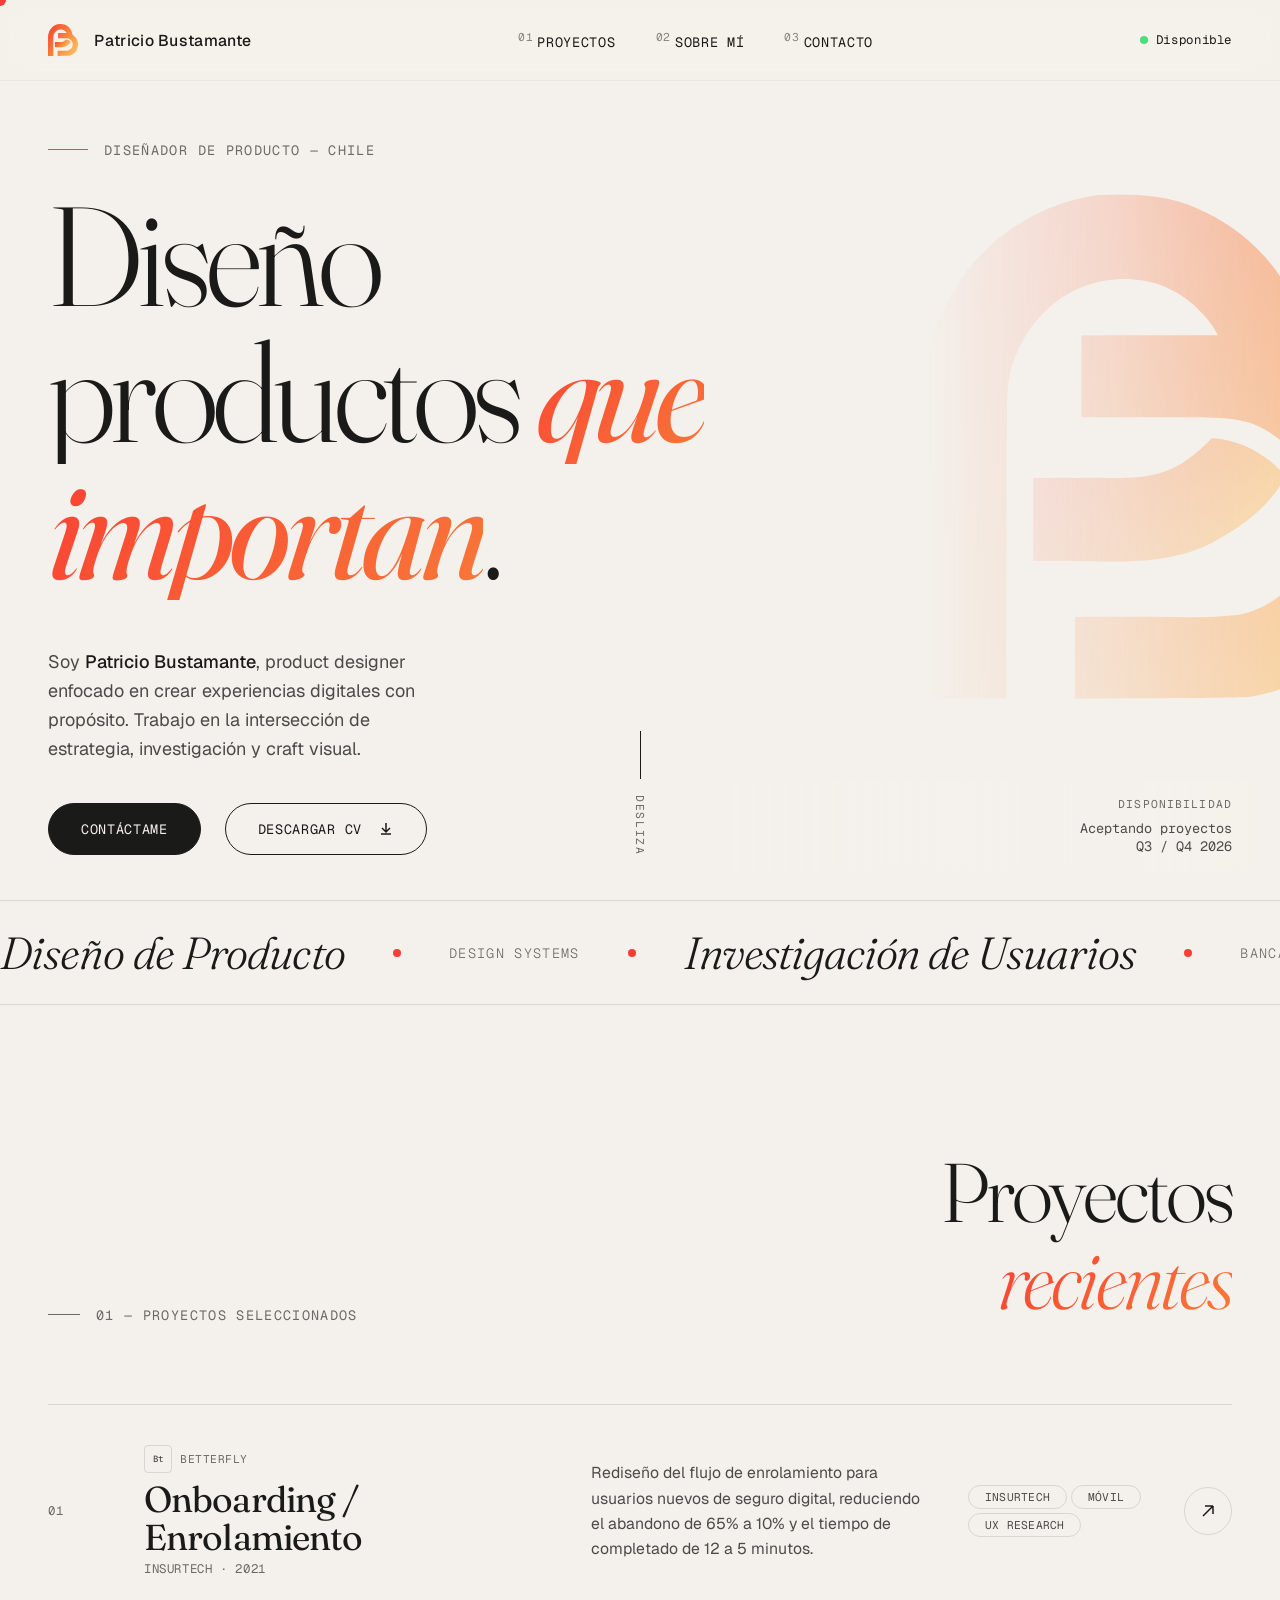
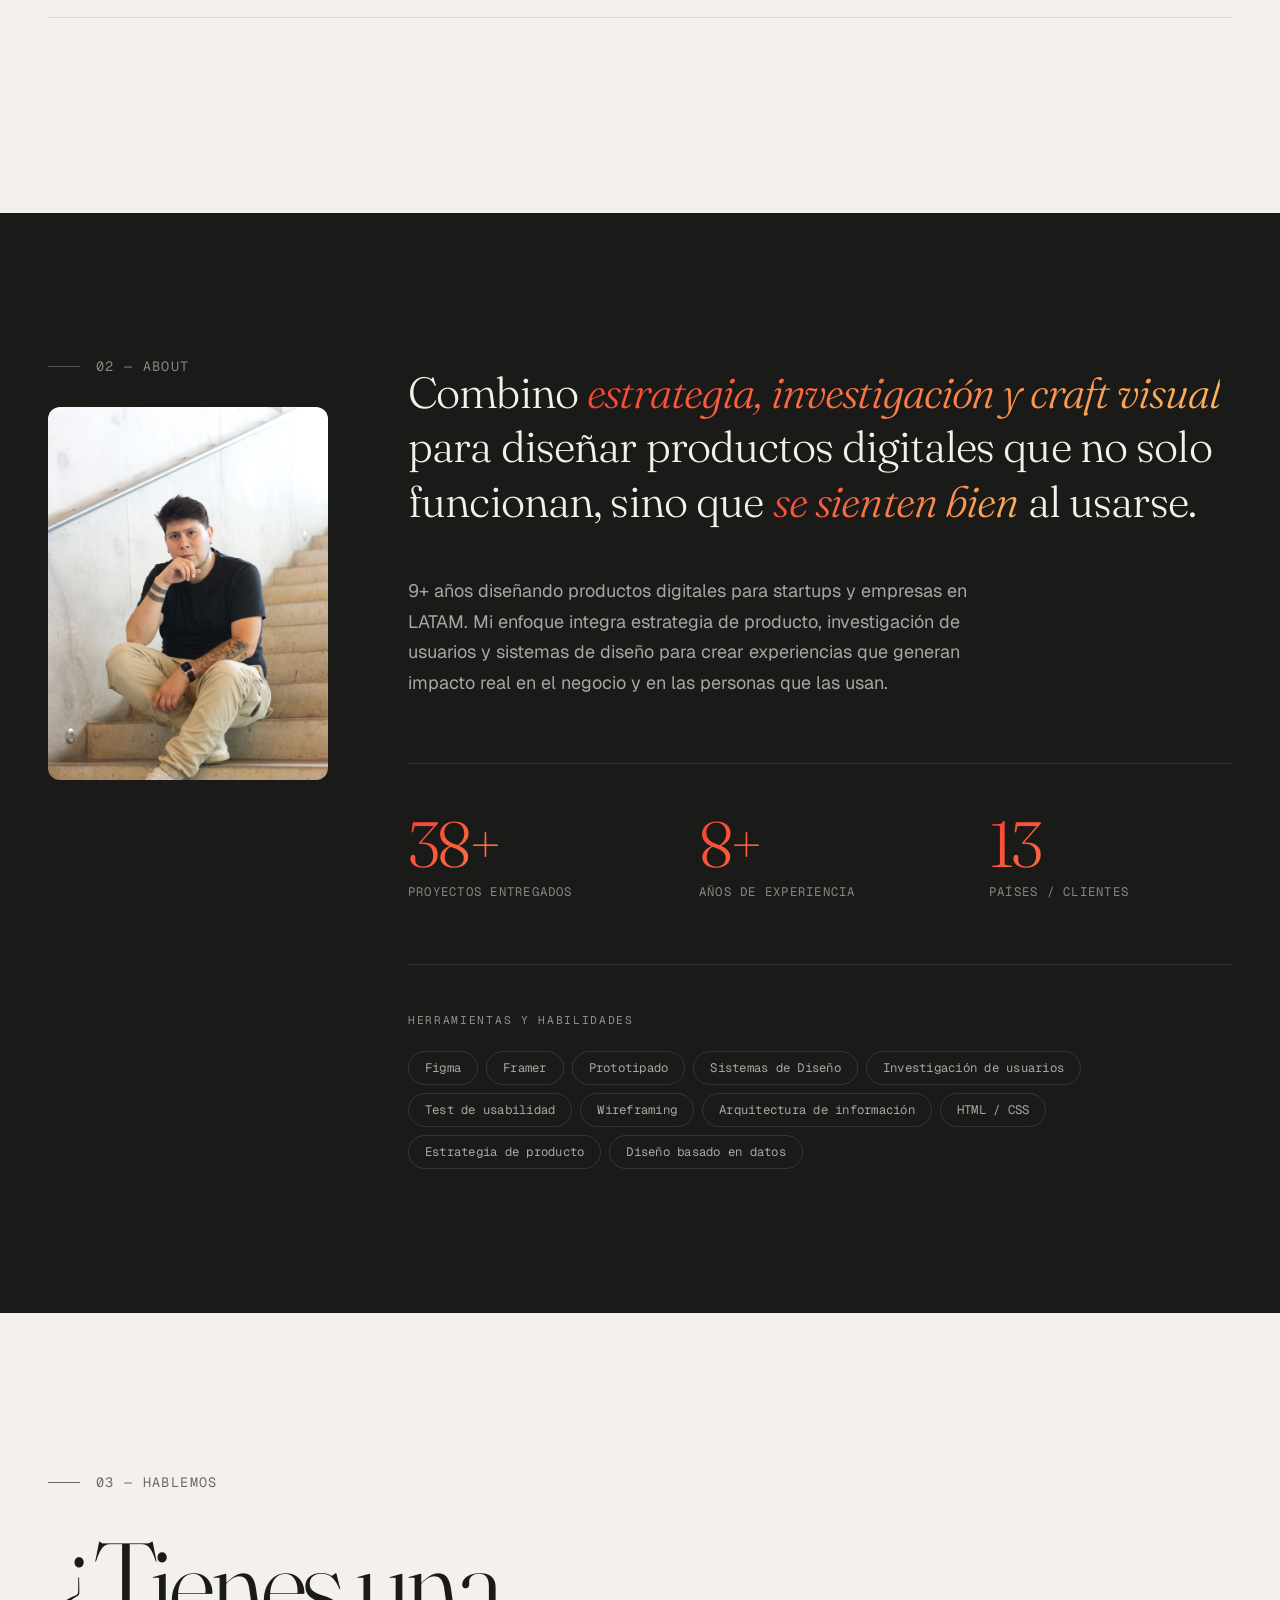
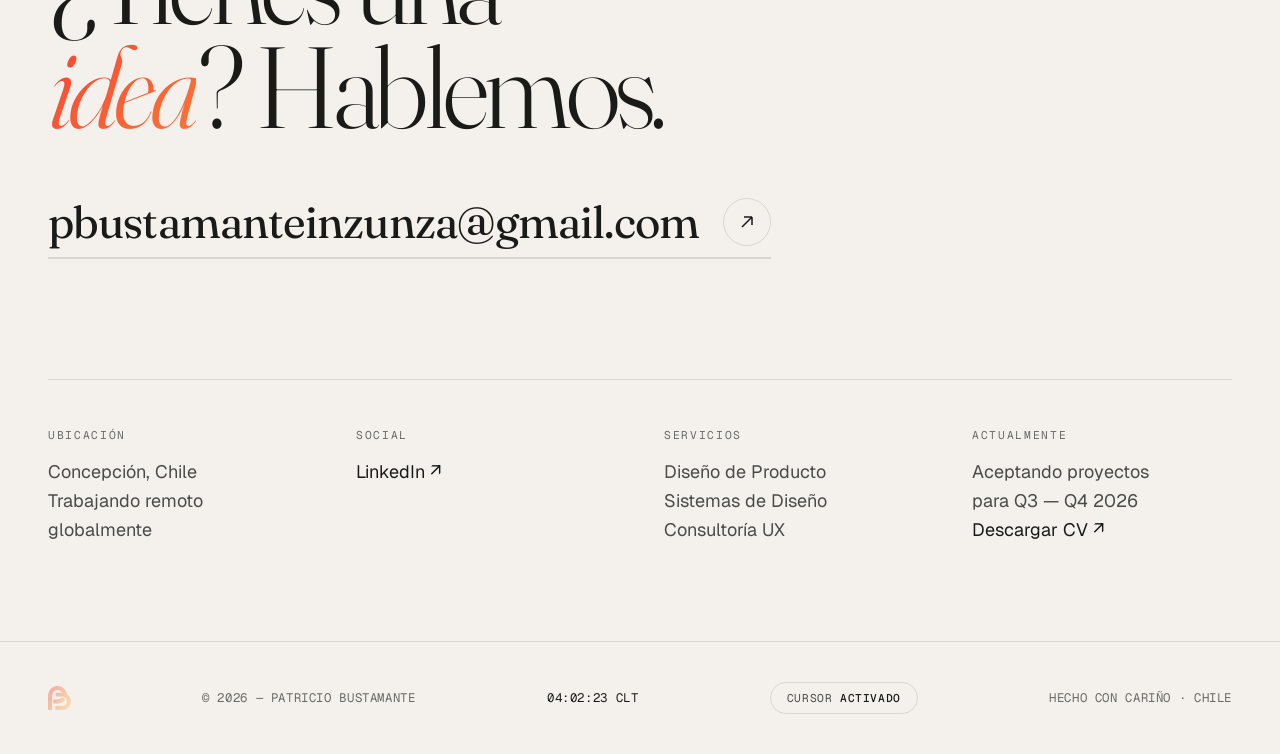
==== commit 4bce14b9: "fix" ====
--- a/index.html
+++ b/index.html
@@ -203,7 +203,7 @@
 
       <div class="stats-grid reveal-stagger">
         <div class="stat">
-          <div class="stat-number">60+</div>
+          <div class="stat-number">40+</div>
           <div class="stat-label">Proyectos entregados</div>
         </div>
         <div class="stat">
@@ -256,16 +256,14 @@
     <div class="contact-block">
       <div class="contact-block-label">Ubicación</div>
       <div class="contact-block-content">
-        Hualqui, Chile<br>
+        Concepción, Chile<br>
         Trabajando remoto<br>globalmente
       </div>
     </div>
     <div class="contact-block">
       <div class="contact-block-label">Social</div>
       <div class="contact-block-content">
-        <a href="https://linkedin.com/in/patrbustamante" target="_blank" rel="noopener noreferrer">LinkedIn <span aria-hidden="true">&#8599;</span><span class="sr-only">(abre en nueva ventana)</span></a><br>
-        <a href="#" aria-disabled="true" tabindex="-1">Dribbble <span aria-hidden="true">&#8599;</span></a><br>
-        <a href="#" aria-disabled="true" tabindex="-1">Behance <span aria-hidden="true">&#8599;</span></a>
+        <a href="https://linkedin.com/in/patrbustamante" target="_blank" rel="noopener noreferrer">LinkedIn <span aria-hidden="true">&#8599;</span><span class="sr-only">(abre en nueva ventana)</span></a>
       </div>
     </div>
     <div class="contact-block">
--- a/design-system/css/molecules.css
+++ b/design-system/css/molecules.css
@@ -456,7 +456,7 @@
   letter-spacing: var(--tracking-wider);
 }
 .timeline-detail {
-  font-size: var(--text-sm);
+  font-size: var(--text-md);
   line-height: var(--leading-relaxed);
   color: var(--color-ink-on-dark-soft);
   margin-top: var(--space-1);
